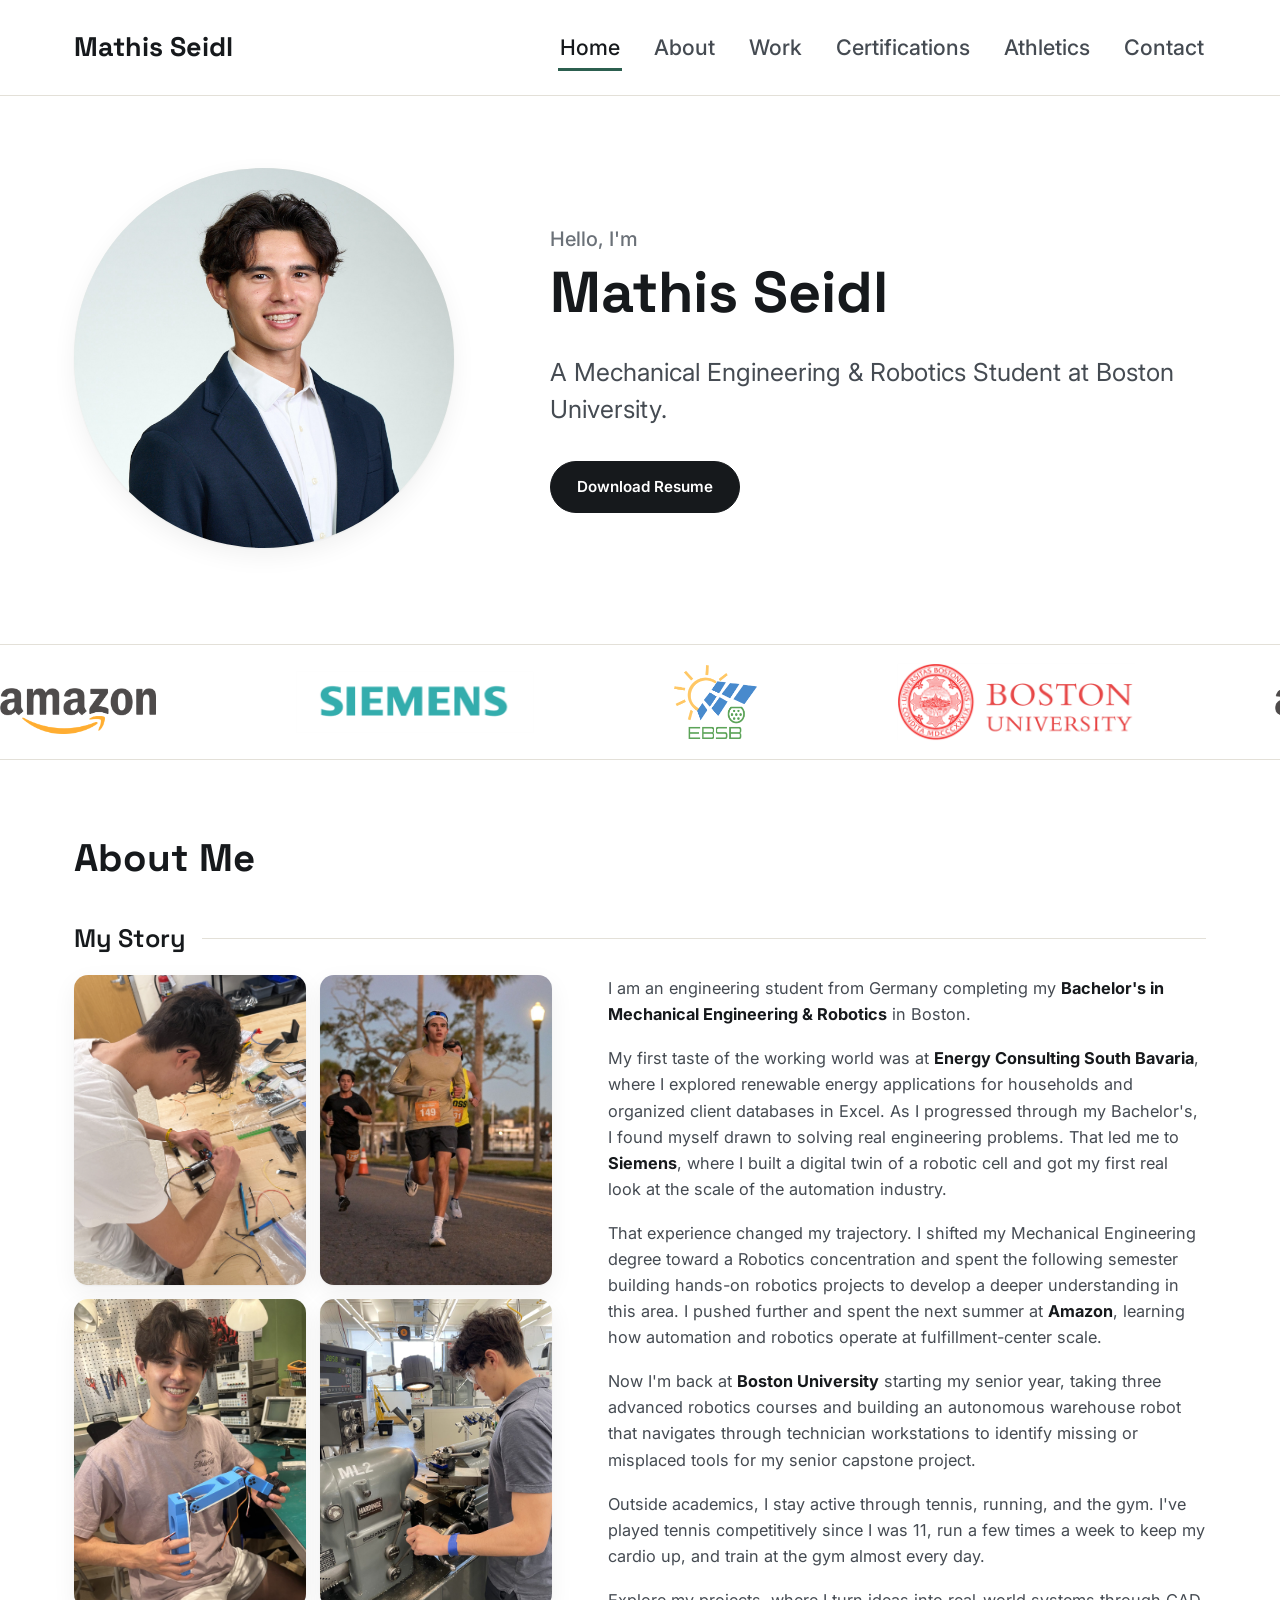
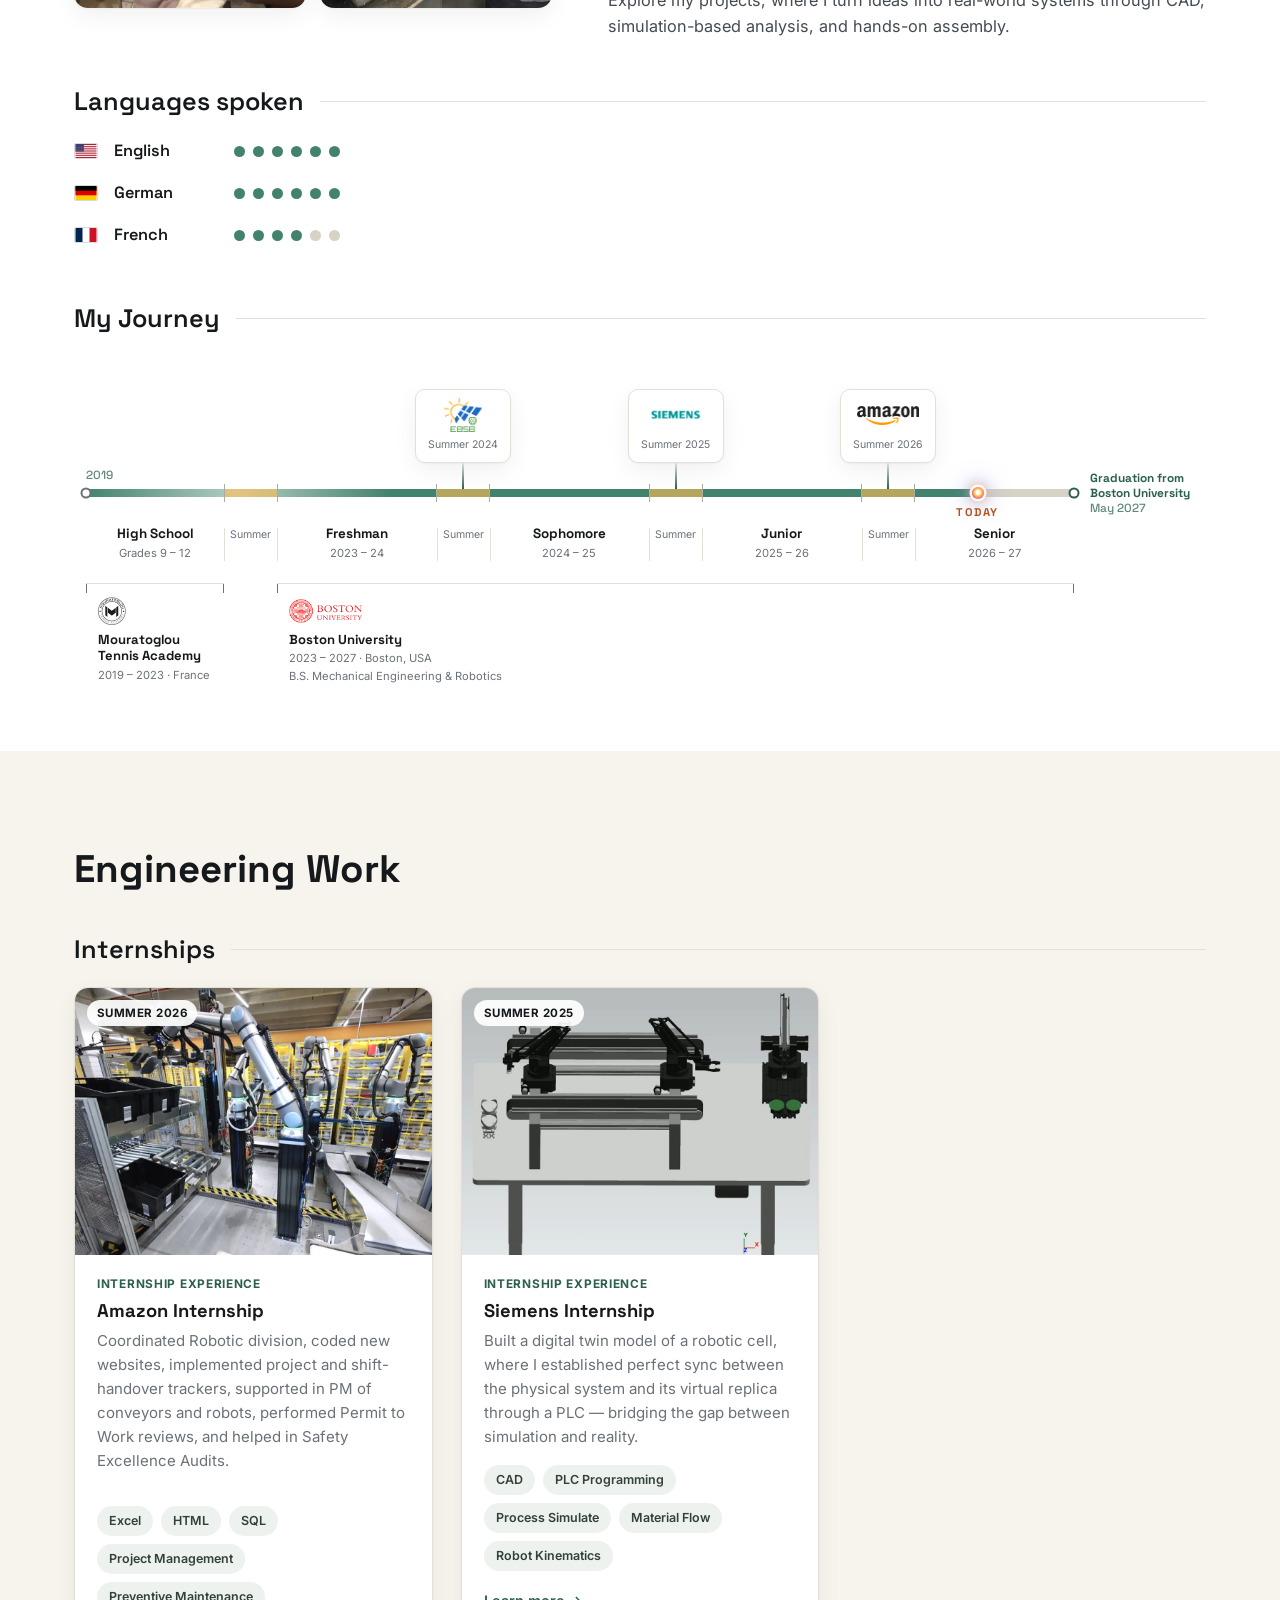
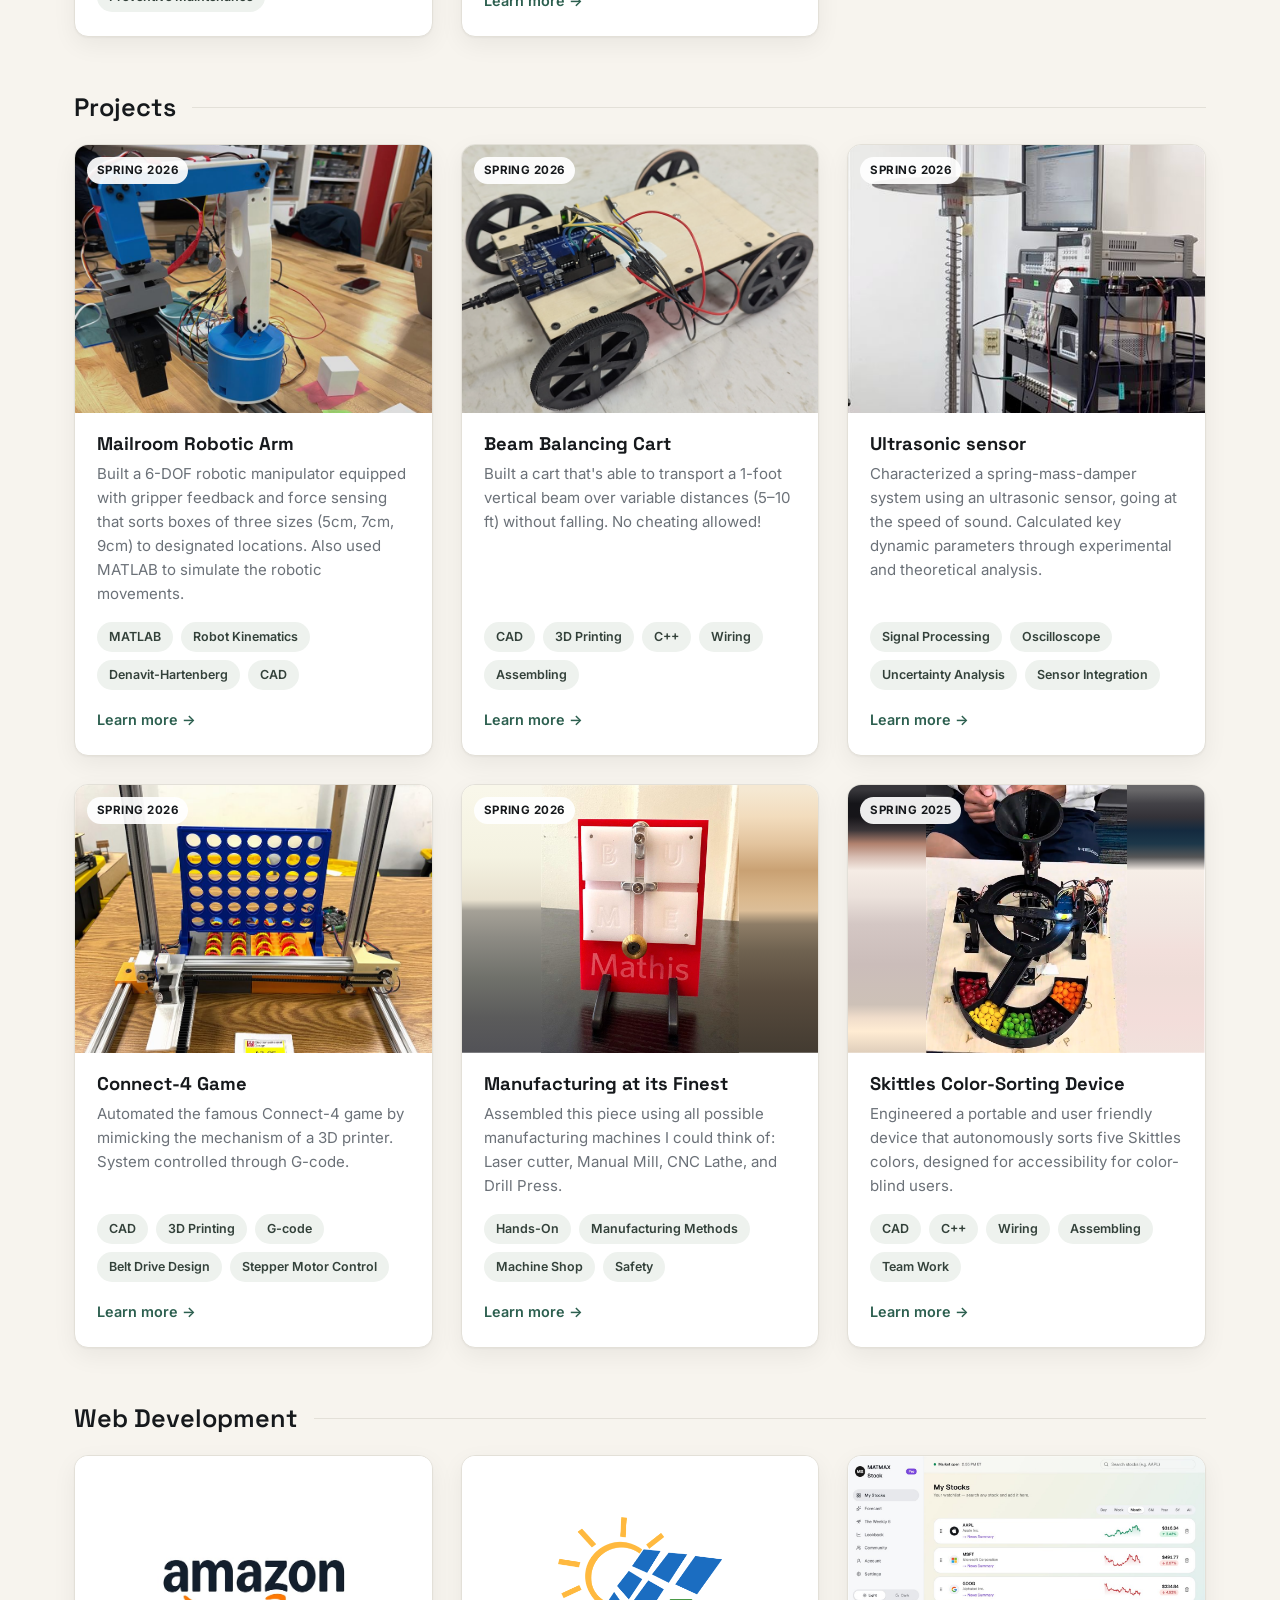
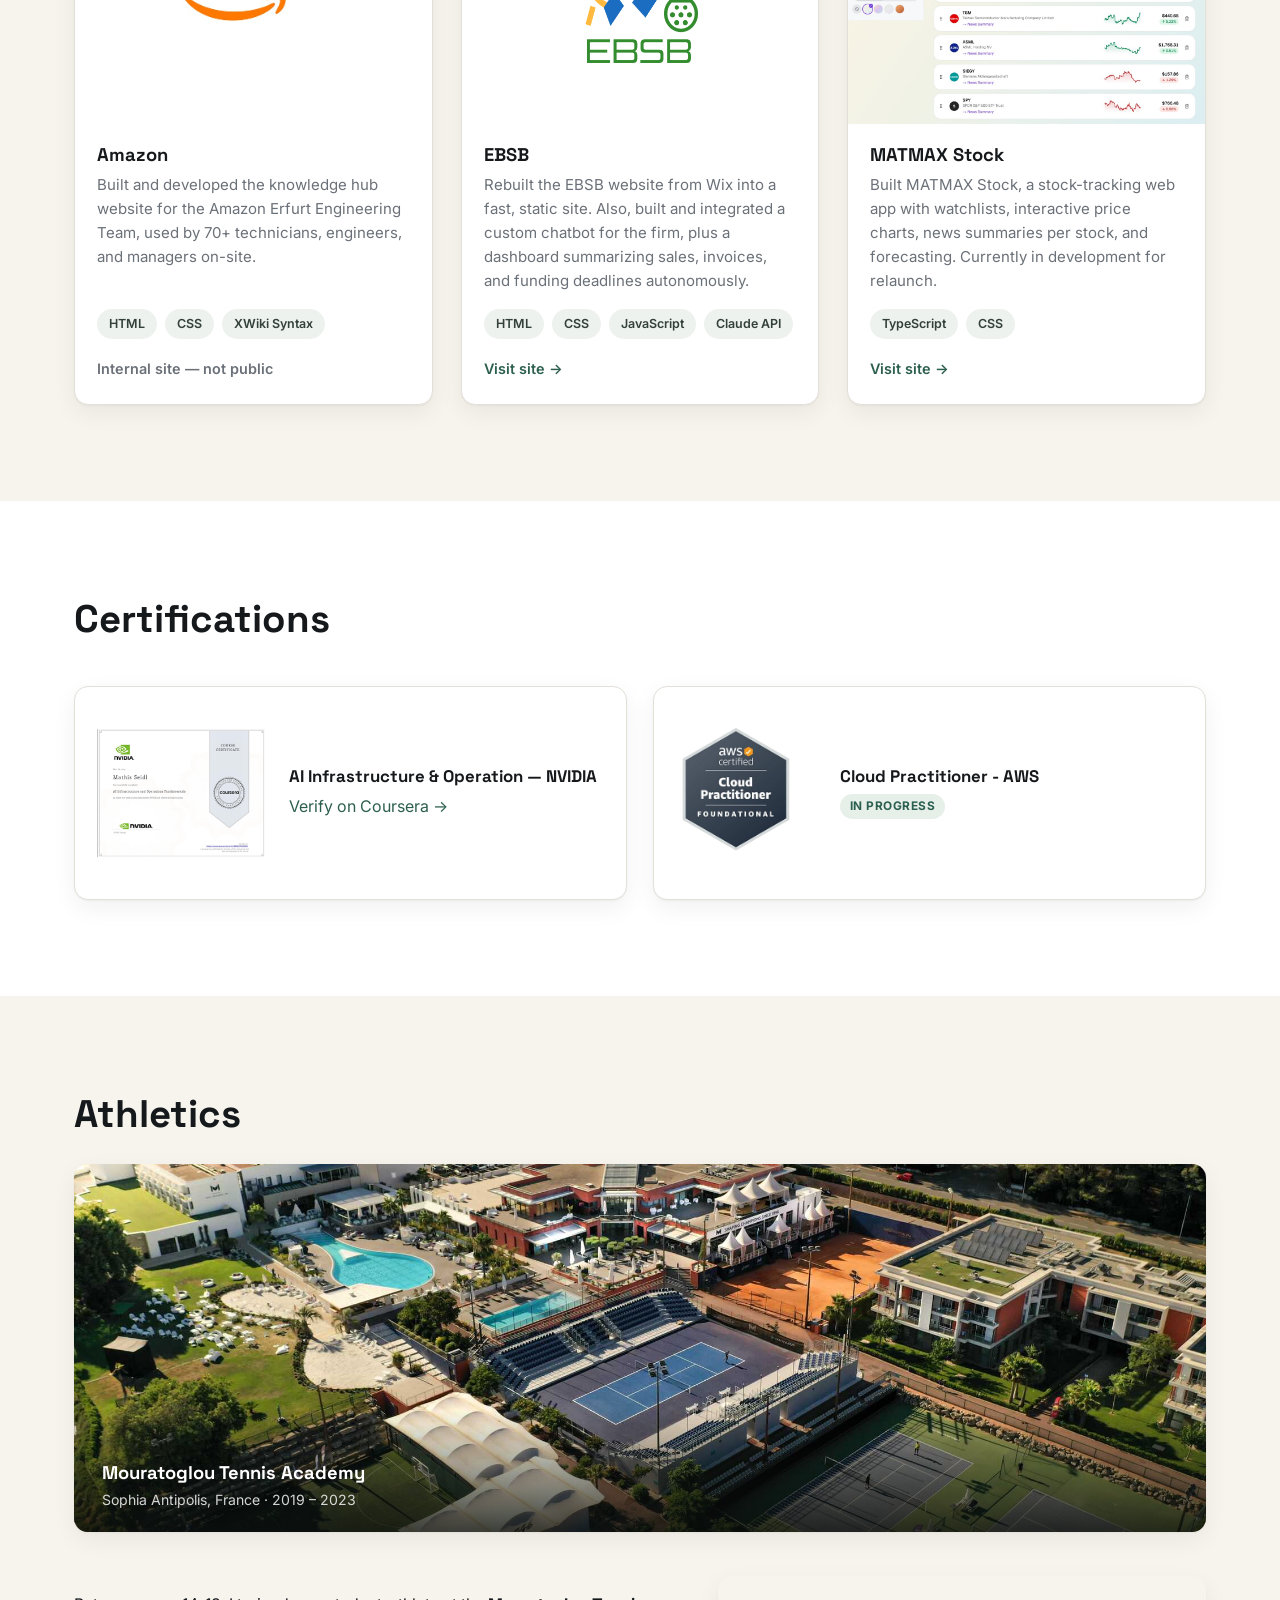
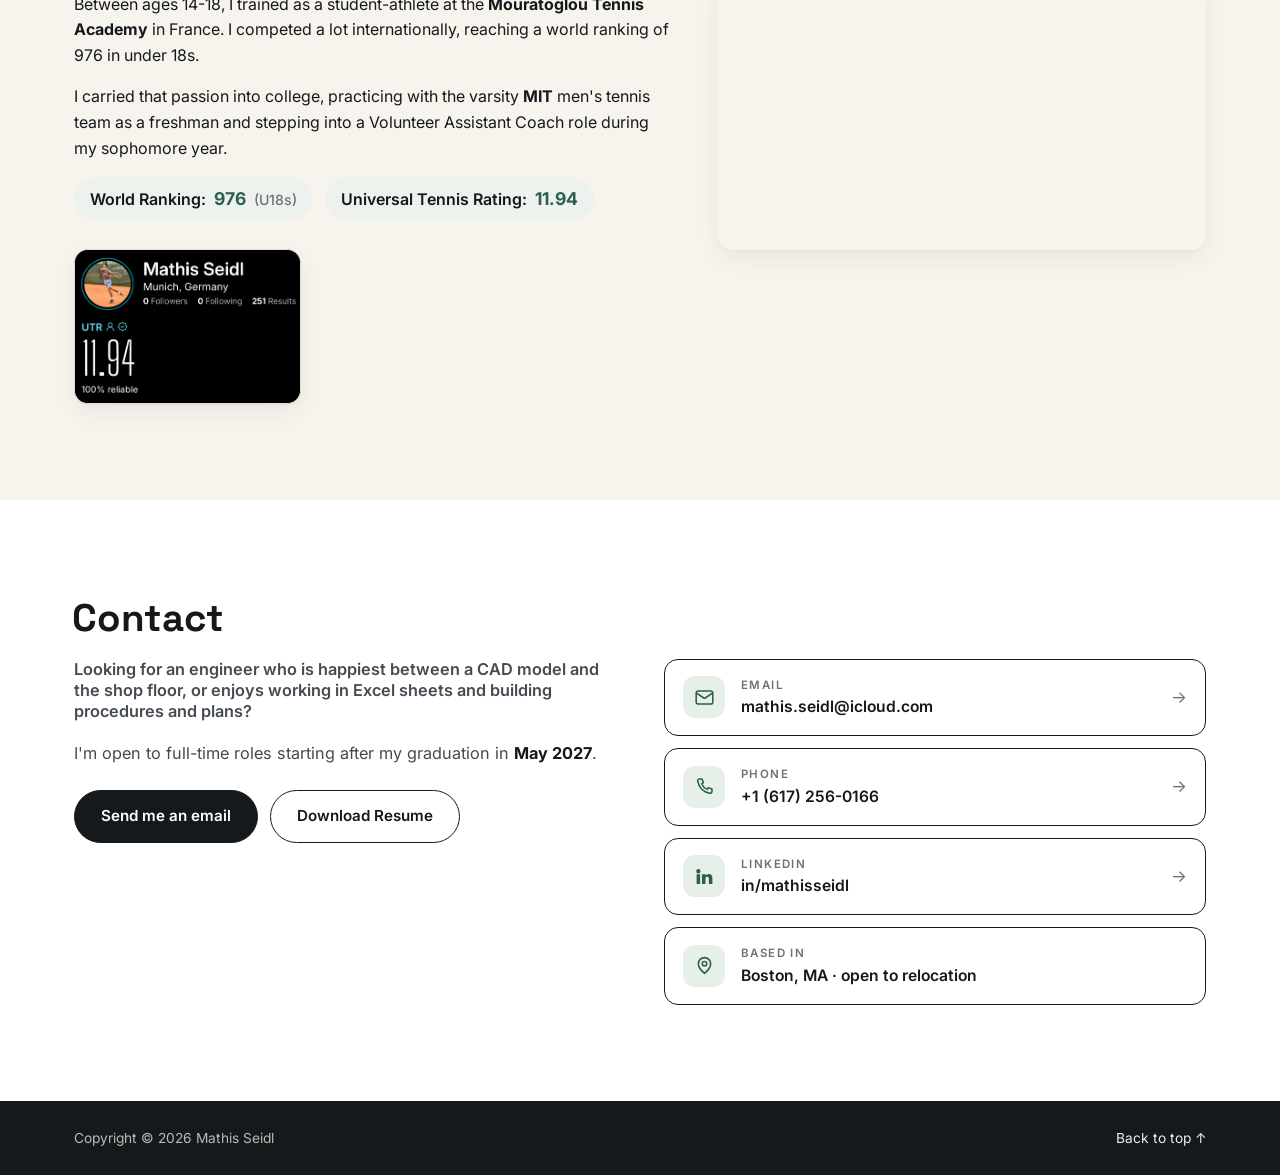
==== index.html @ 4aedb922 "Rearrange Skittles images and hold page images until the demo video plays Chrome fetches loading="la" ====
<!DOCTYPE html>
<html lang="en">
<head>
<meta charset="UTF-8" />
<meta name="viewport" content="width=device-width, initial-scale=1" />
<title>Mathis Seidl — Mechanical Engineering &amp; Robotics Portfolio</title>
<meta name="description" content="Portfolio of Mathis Seidl, a Mechanical Engineering & Robotics student at Boston University. Robotics, CAD, digital twins, and hands-on manufacturing projects." />
<meta property="og:title" content="Mathis Seidl — Mechanical Engineering & Robotics Portfolio" />
<meta property="og:description" content="Robotics, CAD, digital twins, and hands-on manufacturing projects from a Mechanical Engineering & Robotics student at Boston University." />
<meta property="og:type" content="website" />
<meta property="og:image" content="https://mathisseidl.com/assets/img/profile-hero.jpg" />
<meta property="og:url" content="https://mathisseidl.com/" />
<meta name="twitter:card" content="summary_large_image" />
<link rel="canonical" href="https://mathisseidl.com/" />
<meta name="theme-color" content="#2c5f4f" />
<link rel="icon" href="favicon.svg" type="image/svg+xml" />
<link rel="apple-touch-icon" href="apple-touch-icon.png" />
<link rel="preconnect" href="https://fonts.googleapis.com" />
<link rel="preconnect" href="https://fonts.gstatic.com" crossorigin />
<link href="https://fonts.googleapis.com/css2?family=Inter:wght@400;500;600;700;800&family=Space+Grotesk:wght@500;600;700&display=swap" rel="stylesheet" />
<link rel="stylesheet" href="assets/css/style.css?v=48" />
</head>
<body>
<a class="skip-link" href="#main">Skip to main content</a>

<header class="site-header">
  <div class="container">
    <a class="brand" href="#top">Mathis Seidl</a>
    <button class="nav-toggle" aria-label="Toggle navigation" aria-expanded="false">
      <span></span><span></span><span></span>
    </button>
    <nav class="main-nav" aria-label="Primary">
      <ul>
        <li><a href="#top">Home</a></li>
        <li><a href="#about">About</a></li>
        <li><a href="#projects">Work</a></li>
        <li><a href="#certifications">Certifications</a></li>
        <li><a href="#athletics">Athletics</a></li>
        <li><a href="#contact">Contact</a></li>
      </ul>
    </nav>
  </div>
</header>

<main id="main">

  <section class="hero" id="top">
    <div class="container">
      <div class="hero-portrait">
        <img src="assets/img/profile-hero.jpg" alt="Portrait of Mathis Seidl" width="600" height="600" />
      </div>
      <div class="hero-text">
        <p class="kicker">Hello, I'm</p>
        <h1>Mathis Seidl</h1>
        <p class="lede">A Mechanical Engineering &amp; Robotics Student at Boston University.</p>
        <a class="btn" href="assets/files/Mathis_Seidl_Resume_October_2026.pdf?v=14" target="_blank" rel="noopener">Download Resume</a>
      </div>
    </div>
  </section>

  <section class="logo-strip" aria-label="Companies and school">
    <div class="marquee">
      <div class="marquee-track">
        <a href="https://www.amazon.com/" target="_blank" rel="noopener"><img src="assets/img/logo-amazon.png" alt="Amazon" class="logo-amazon" /></a>
        <a href="https://www.siemens.com/en-us/" target="_blank" rel="noopener"><img src="assets/img/logo-siemens.png" alt="Siemens" class="logo-siemens" /></a>
        <a href="https://www.ebsb.de/" target="_blank" rel="noopener"><img src="assets/img/logo-ebsb.png" alt="EBSB" class="logo-ebsb" /></a>
        <a href="https://www.bu.edu/" target="_blank" rel="noopener"><img src="assets/img/logo-bu.png" alt="Boston University" class="logo-bu" /></a>
        <!-- Decorative repeats: the track needs two full sets per half so the
             -50% starting frame never runs out of logos on a wide desktop
             viewport (the strip has no max-width, so it can be wider than a
             single set). See main.js: half = track.scrollWidth / 2. -->
        <a href="https://www.amazon.com/" target="_blank" rel="noopener" aria-hidden="true" tabindex="-1"><img src="assets/img/logo-amazon.png" alt="" class="logo-amazon" /></a>
        <a href="https://www.siemens.com/en-us/" target="_blank" rel="noopener" aria-hidden="true" tabindex="-1"><img src="assets/img/logo-siemens.png" alt="" class="logo-siemens" /></a>
        <a href="https://www.ebsb.de/" target="_blank" rel="noopener" aria-hidden="true" tabindex="-1"><img src="assets/img/logo-ebsb.png" alt="" class="logo-ebsb" /></a>
        <a href="https://www.bu.edu/" target="_blank" rel="noopener" aria-hidden="true" tabindex="-1"><img src="assets/img/logo-bu.png" alt="" class="logo-bu" /></a>
        <a href="https://www.amazon.com/" target="_blank" rel="noopener" aria-hidden="true" tabindex="-1"><img src="assets/img/logo-amazon.png" alt="" class="logo-amazon" /></a>
        <a href="https://www.siemens.com/en-us/" target="_blank" rel="noopener" aria-hidden="true" tabindex="-1"><img src="assets/img/logo-siemens.png" alt="" class="logo-siemens" /></a>
        <a href="https://www.ebsb.de/" target="_blank" rel="noopener" aria-hidden="true" tabindex="-1"><img src="assets/img/logo-ebsb.png" alt="" class="logo-ebsb" /></a>
        <a href="https://www.bu.edu/" target="_blank" rel="noopener" aria-hidden="true" tabindex="-1"><img src="assets/img/logo-bu.png" alt="" class="logo-bu" /></a>
        <a href="https://www.amazon.com/" target="_blank" rel="noopener" aria-hidden="true" tabindex="-1"><img src="assets/img/logo-amazon.png" alt="" class="logo-amazon" /></a>
        <a href="https://www.siemens.com/en-us/" target="_blank" rel="noopener" aria-hidden="true" tabindex="-1"><img src="assets/img/logo-siemens.png" alt="" class="logo-siemens" /></a>
        <a href="https://www.ebsb.de/" target="_blank" rel="noopener" aria-hidden="true" tabindex="-1"><img src="assets/img/logo-ebsb.png" alt="" class="logo-ebsb" /></a>
        <a href="https://www.bu.edu/" target="_blank" rel="noopener" aria-hidden="true" tabindex="-1"><img src="assets/img/logo-bu.png" alt="" class="logo-bu" /></a>
      </div>
    </div>
  </section>

  <section class="section" id="about">
    <div class="container">
      <div class="section-head">
        <h2>About Me</h2>
      </div>
      <h3 class="subhead">My Story</h3>

      <div class="about-grid">
        <div class="about-photos">
          <img src="assets/img/about-photo-1.jpg" alt="Mathis Seidl" />
          <img src="assets/img/about-photo-2.jpg" alt="Mathis Seidl at work" />
          <img src="assets/img/about-photo-3.jpg" alt="Mathis Seidl" />
          <img src="assets/img/about-photo-4.jpg" alt="Mathis Seidl" />
        </div>
        <div class="about-text">
          <p>I am an engineering student from Germany completing my <strong>Bachelor's in Mechanical Engineering &amp; Robotics</strong> in Boston.</p>
          <p>My first taste of the working world was at <strong>Energy Consulting South Bavaria</strong>, where I explored renewable energy applications for households and organized client databases in Excel. As I progressed through my Bachelor's, I found myself drawn to solving real engineering problems. That led me to <strong>Siemens</strong>, where I built a digital twin of a robotic cell and got my first real look at the scale of the automation industry.</p>
          <p>That experience changed my trajectory. I shifted my Mechanical Engineering degree toward a Robotics concentration and spent the following semester building hands-on robotics projects to develop a deeper understanding in this area. I pushed further and spent the next summer at <strong>Amazon</strong>, learning how automation and robotics operate at fulfillment-center scale.</p>
          <p>Now I'm back at <strong>Boston University</strong> starting my senior year, taking three advanced robotics courses and building an autonomous warehouse robot that navigates through technician workstations to identify missing or misplaced tools for my senior capstone project.</p>
          <p>Outside academics, I stay active through tennis, running, and the gym. I've played tennis competitively since I was 11, run a few times a week to keep my cardio up, and train at the gym almost every day.</p>
          <p>Explore my projects, where I turn ideas into real-world systems through CAD, simulation-based analysis, and hands-on assembly.</p>
        </div>
      </div>

      <h3 class="subhead subhead-spaced">Languages spoken</h3>

      <ul class="lang-list">
        <li class="lang-item">
          <img class="lang-flag" src="assets/img/flag-us.svg" alt="" width="24" height="16" />
          <span class="lang-name">English</span>
          <span class="lang-meter" role="img" aria-label="English: 6 out of 6, native-level">
            <i class="is-on"></i><i class="is-on"></i><i class="is-on"></i><i class="is-on"></i><i class="is-on"></i><i class="is-on"></i>
          </span>
        </li>
        <li class="lang-item">
          <img class="lang-flag" src="assets/img/flag-de.svg" alt="" width="24" height="16" />
          <span class="lang-name">German</span>
          <span class="lang-meter" role="img" aria-label="German: 6 out of 6, native">
            <i class="is-on"></i><i class="is-on"></i><i class="is-on"></i><i class="is-on"></i><i class="is-on"></i><i class="is-on"></i>
          </span>
        </li>
        <li class="lang-item">
          <img class="lang-flag" src="assets/img/flag-fr.svg" alt="" width="24" height="16" />
          <span class="lang-name">French</span>
          <span class="lang-meter" role="img" aria-label="French: 4 out of 6, intermediate">
            <i class="is-on"></i><i class="is-on"></i><i class="is-on"></i><i class="is-on"></i><i></i><i></i>
          </span>
        </li>
      </ul>

      <h3 class="subhead subhead-journey">My Journey</h3>

      <div class="timeline-wrap">
        <div class="edu-timeline" id="eduTimeline" style="--today: 84.60%" aria-label="Education timeline from 2019 to graduation from Boston University in May 2027">

          <div class="tl-top">
            <span class="tl-endcap tl-endcap-start">2019</span>

            <div class="tl-pin" style="--x: 38.19%">
              <span class="tl-pin-card">
                <span class="tl-pin-logo tl-logo-ebsb"><img src="assets/img/logo-ebsb.png" alt="EBSB" /></span>
                <small>Summer 2024</small>
              </span>
              <span class="tl-pin-stem"></span>
            </div>
            <div class="tl-pin" style="--x: 59.69%">
              <span class="tl-pin-card">
                <span class="tl-pin-logo"><img src="assets/img/logo-siemens.png" alt="Siemens" /></span>
                <small>Summer 2025</small>
              </span>
              <span class="tl-pin-stem"></span>
            </div>
            <div class="tl-pin" style="--x: 81.19%">
              <span class="tl-pin-card">
                <span class="tl-pin-logo"><img src="assets/img/logo-amazon.png" alt="Amazon" /></span>
                <small>Summer 2026</small>
              </span>
              <span class="tl-pin-stem"></span>
            </div>
          </div>

          <div class="tl-bar">
            <div class="tl-segs">
              <div class="tl-seg seg-hs" style="--w: 14%" data-start="2019-09-01" data-end="2023-05-31"></div>
              <div class="tl-seg seg-summer" style="--w: 5.375%" data-start="2023-06-01" data-end="2023-08-31"></div>
              <div class="tl-seg" style="--w: 16.125%" data-start="2023-09-01" data-end="2024-05-31"></div>
              <div class="tl-seg seg-summer" style="--w: 5.375%" data-start="2024-06-01" data-end="2024-08-31"></div>
              <div class="tl-seg" style="--w: 16.125%" data-start="2024-09-01" data-end="2025-05-31"></div>
              <div class="tl-seg seg-summer" style="--w: 5.375%" data-start="2025-06-01" data-end="2025-08-31"></div>
              <div class="tl-seg" style="--w: 16.125%" data-start="2025-09-01" data-end="2026-05-31"></div>
              <div class="tl-seg seg-summer" style="--w: 5.375%" data-start="2026-06-01" data-end="2026-08-12"></div>
              <div class="tl-seg" style="--w: 16.125%" data-start="2026-08-13" data-end="2027-05-31"></div>
            </div>
            <div class="tl-fill"></div>
            <div class="tl-ticks">
              <span style="--x: 14%"></span><span style="--x: 19.375%"></span>
              <span style="--x: 35.5%"></span><span style="--x: 40.875%"></span>
              <span style="--x: 57%"></span><span style="--x: 62.375%"></span>
              <span style="--x: 78.5%"></span><span style="--x: 83.875%"></span>
            </div>
            <span class="tl-cap tl-cap-start"></span>
            <span class="tl-cap tl-cap-end"></span>
            <span class="tl-endcap tl-endcap-end">Graduation from Boston University<small>May 2027</small></span>
            <div class="tl-now">
              <span class="tl-now-glow"></span>
              <span class="tl-now-label">Today</span>
            </div>
          </div>

          <div class="tl-years">
            <div class="tl-year" style="--w: 14%"><strong>High School</strong><small>Grades 9 – 12</small></div>
            <div class="tl-year tl-year-gap" style="--w: 5.375%"><small>Summer</small></div>
            <div class="tl-year" style="--w: 16.125%"><strong>Freshman</strong><small>2023 – 24</small></div>
            <div class="tl-year tl-year-gap" style="--w: 5.375%"><small>Summer</small></div>
            <div class="tl-year" style="--w: 16.125%"><strong>Sophomore</strong><small>2024 – 25</small></div>
            <div class="tl-year tl-year-gap" style="--w: 5.375%"><small>Summer</small></div>
            <div class="tl-year" style="--w: 16.125%"><strong>Junior</strong><small>2025 – 26</small></div>
            <div class="tl-year tl-year-gap" style="--w: 5.375%"><small>Summer</small></div>
            <div class="tl-year" style="--w: 16.125%"><strong>Senior</strong><small>2026 – 27</small></div>
          </div>

          <div class="tl-schools">
            <div class="tl-school" style="--w: 14%">
              <span class="tl-school-logo tl-monogram"><img src="assets/img/M_transparent.png" alt="" /></span>
              <span class="tl-school-text"><strong>Mouratoglou Tennis Academy</strong><small>2019 – 2023 · France</small></span>
            </div>
            <div class="tl-school tl-school-gap" style="--w: 5.375%"></div>
            <div class="tl-school" style="--w: 80.625%">
              <span class="tl-school-logo"><img src="assets/img/logo-bu.png" alt="" /></span>
              <span class="tl-school-text"><strong>Boston University</strong><small>2023 – 2027 · Boston, USA<br />B.S. Mechanical Engineering &amp; Robotics</small></span>
            </div>
          </div>

        </div>
      </div>
    </div>
  </section>

  <section class="section section-alt" id="projects">
    <div class="container">
      <div class="section-head">
        <h2>Engineering Work</h2>
      </div>

      <h3 class="subhead">Internships</h3>

      <div class="projects-grid">

        <article class="card card-featured">
          <div class="card-media">
            <span class="card-date">Summer 2026</span>
            <img src="assets/img/thumb-amazon-internship.jpg" alt="Amazon Internship" />
          </div>
          <div class="card-body">
            <p class="card-kicker">Internship Experience</p>
            <h3>Amazon Internship</h3>
            <p>Coordinated Robotic division, coded new websites, implemented project and shift-handover trackers, supported in PM of conveyors and robots, performed Permit to Work reviews, and helped in Safety Excellence Audits.</p>
            <div class="tag-list">
              <span class="tag">Excel</span><span class="tag">HTML</span><span class="tag">SQL</span>
              <span class="tag">Project Management</span><span class="tag">Preventive Maintenance</span>
            </div>
          </div>
        </article>

        <article class="card card-featured" id="card-siemens">
          <div class="card-media">
            <span class="card-date">Summer 2025</span>
            <a href="projects/siemens-digital-twin.html">
              <img src="assets/img/thumb-siemens.jpeg" alt="Siemens Internship" />
            </a>
          </div>
          <div class="card-body">
            <p class="card-kicker">Internship Experience</p>
            <h3>Siemens Internship</h3>
            <p>Built a digital twin model of a robotic cell, where I established perfect sync between the physical system and its virtual replica through a PLC — bridging the gap between simulation and reality.</p>
            <div class="tag-list">
              <span class="tag">CAD</span><span class="tag">PLC Programming</span><span class="tag">Process Simulate</span><span class="tag">Material Flow</span><span class="tag">Robot Kinematics</span>
            </div>
            <a class="card-link" href="projects/siemens-digital-twin.html">Learn more &rarr;</a>
          </div>
        </article>

      </div>

      <h3 class="subhead subhead-spaced">Projects</h3>

      <div class="projects-grid">

        <article class="card">
          <div class="card-media">
            <span class="card-date">Spring 2026</span>
            <a href="projects/warehouse-robot.html">
              <img src="assets/img/thumb-warehouse-robot.jpg" alt="Mailroom Robotic Arm" style="object-position: center 5%;" />
            </a>
          </div>
          <div class="card-body">
            <h3>Mailroom Robotic Arm</h3>
            <p>Built a 6-DOF robotic manipulator equipped with gripper feedback and force sensing that sorts boxes of three sizes (5cm, 7cm, 9cm) to designated locations. Also used MATLAB to simulate the robotic movements.</p>
            <div class="tag-list">
              <span class="tag">MATLAB</span><span class="tag">Robot Kinematics</span><span class="tag">Denavit-Hartenberg</span><span class="tag">CAD</span>
            </div>
            <a class="card-link" href="projects/warehouse-robot.html">Learn more &rarr;</a>
          </div>
        </article>

        <article class="card">
          <div class="card-media">
            <span class="card-date">Spring 2026</span>
            <a href="projects/cart-beam-balancing.html">
              <img src="assets/img/thumb-cart.png" alt="Beam Balancing Cart" />
            </a>
          </div>
          <div class="card-body">
            <h3>Beam Balancing Cart</h3>
            <p>Built a cart that's able to transport a 1-foot vertical beam over variable distances (5–10 ft) without falling. No cheating allowed!</p>
            <div class="tag-list">
              <span class="tag">CAD</span><span class="tag">3D Printing</span><span class="tag">C++</span><span class="tag">Wiring</span><span class="tag">Assembling</span>
            </div>
            <a class="card-link" href="projects/cart-beam-balancing.html">Learn more &rarr;</a>
          </div>
        </article>

        <article class="card">
          <div class="card-media">
            <span class="card-date">Spring 2026</span>
            <a href="projects/ultrasonic-sensor.html">
              <img src="assets/img/thumb-ultrasonic.jpg" alt="Ultrasonic Sensor" />
            </a>
          </div>
          <div class="card-body">
            <h3>Ultrasonic sensor</h3>
            <p>Characterized a spring-mass-damper system using an ultrasonic sensor, going at the speed of sound. Calculated key dynamic parameters through experimental and theoretical analysis.</p>
            <div class="tag-list">
              <span class="tag">Signal Processing</span><span class="tag">Oscilloscope</span><span class="tag">Uncertainty Analysis</span><span class="tag">Sensor Integration</span>
            </div>
            <a class="card-link" href="projects/ultrasonic-sensor.html">Learn more &rarr;</a>
          </div>
        </article>

        <article class="card">
          <div class="card-media">
            <span class="card-date">Spring 2026</span>
            <a href="projects/connect-4.html">
              <img src="assets/img/thumb-connect4.jpg" alt="Connect-4 Game" />
            </a>
          </div>
          <div class="card-body">
            <h3>Connect-4 Game</h3>
            <p>Automated the famous Connect-4 game by mimicking the mechanism of a 3D printer. System controlled through G-code.</p>
            <div class="tag-list">
              <span class="tag">CAD</span><span class="tag">3D Printing</span><span class="tag">G-code</span><span class="tag">Belt Drive Design</span><span class="tag">Stepper Motor Control</span>
            </div>
            <a class="card-link" href="projects/connect-4.html">Learn more &rarr;</a>
          </div>
        </article>

        <article class="card">
          <div class="card-media card-media-fit" style="background: linear-gradient(#f9f7ea 2%, #f4f2e1 27%, #e8e1cf 43%, #a5a197 47%, #8d8b84 57%, #70716b 72%, #5b5b5b 87%, #525257) left / 50% 100% no-repeat, linear-gradient(#f5e8d2 2%, #f2dcbd 12%, #e3c49e 22%, #c9a173 32%, #dab88d 42%, #dcbe98 47%, #8e7d67 52%, #6f6250 62%, #594c3e 77%, #433b31) right / 50% 100% no-repeat;">
            <span class="card-date">Spring 2026</span>
            <a href="projects/machine-shop.html">
              <img src="assets/img/thumb-manufacturing.jpg" alt="Manufacturing at its Finest" />
            </a>
          </div>
          <div class="card-body">
            <h3>Manufacturing at its Finest</h3>
            <p>Assembled this piece using all possible manufacturing machines I could think of: Laser cutter, Manual Mill, CNC Lathe, and Drill Press.</p>
            <div class="tag-list">
              <span class="tag">Hands-On</span><span class="tag">Manufacturing Methods</span><span class="tag">Machine Shop</span><span class="tag">Safety</span>
            </div>
            <a class="card-link" href="projects/machine-shop.html">Learn more &rarr;</a>
          </div>
        </article>

        <article class="card">
          <div class="card-media card-media-fit" style="background: linear-gradient(#37363a 2%, #151519 7%, #161519 12%, #3c3639 17%, #b1816e 22%, #d7bdb2 27%, #f5ece5 32%, #ebe1db 42%, #d4c7c4 52%, #cbbdba 67%, #cdc1b7 82%, #f0ddcb 87%, #ffecd3 92%, #dfcebb) left / 50% 100% no-repeat, linear-gradient(#69686a 2%, #434247 7%, #343238 12%, #142a3f 17%, #1c3749 22%, #565657 27%, #f6eee7 32%, #f3e9e3 42%, #f1e5e0 52%, #f2dfdb 62%, #efddd8 72%, #f3ddda 87%, #f1e1dc) right / 50% 100% no-repeat;">
            <span class="card-date">Spring 2025</span>
            <a href="projects/color-sorter.html">
              <img src="assets/img/thumb-color-sorter.png" alt="Skittles Color-Sorting Device" />
            </a>
          </div>
          <div class="card-body">
            <h3>Skittles Color-Sorting Device</h3>
            <p>Engineered a portable and user friendly device that autonomously sorts five Skittles colors, designed for accessibility for color-blind users.</p>
            <div class="tag-list">
              <span class="tag">CAD</span><span class="tag">C++</span><span class="tag">Wiring</span><span class="tag">Assembling</span><span class="tag">Team Work</span>
            </div>
            <a class="card-link" href="projects/color-sorter.html">Learn more &rarr;</a>
          </div>
        </article>

      </div>

      <h3 class="subhead subhead-spaced">Web Development</h3>

      <div class="projects-grid">

        <article class="card">
          <div class="card-media">
            <img src="assets/img/thumb-amazon-erfurt.jpg?v=3" alt="Amazon Erfurt Engineering website" />
          </div>
          <div class="card-body">
            <h3>Amazon</h3>
            <p>Built and developed the knowledge hub website for the Amazon Erfurt Engineering Team, used by 70+ technicians, engineers, and managers on-site.</p>
            <div class="tag-list">
              <span class="tag">HTML</span><span class="tag">CSS</span><span class="tag">XWiki Syntax</span>
            </div>
            <span class="card-link disabled">Internal site &mdash; not public</span>
          </div>
        </article>

        <article class="card">
          <div class="card-media card-media-logo">
            <a href="https://www.ebsb.de/" target="_blank" rel="noopener">
              <img src="assets/img/logo-ebsb.png" alt="EBSB logo" />
            </a>
          </div>
          <div class="card-body">
            <h3>EBSB</h3>
            <p>Rebuilt the EBSB website from Wix into a fast, static site. Also, built and integrated a custom chatbot for the firm, plus a dashboard summarizing sales, invoices, and funding deadlines autonomously.</p>
            <div class="tag-list">
              <span class="tag">HTML</span><span class="tag">CSS</span><span class="tag">JavaScript</span><span class="tag">Claude API</span>
            </div>
            <a class="card-link" href="https://www.ebsb.de/" target="_blank" rel="noopener">Visit site &rarr;</a>
          </div>
        </article>

        <article class="card">
          <div class="card-media">
            <a href="https://matmaxapp.com/" target="_blank" rel="noopener">
              <img src="assets/img/thumb-matmax.jpg?v=4" alt="matmaxapp.com website" />
            </a>
          </div>
          <div class="card-body">
            <h3>MATMAX Stock</h3>
            <p>Built MATMAX Stock, a stock-tracking web app with watchlists, interactive price charts, news summaries per stock, and forecasting. Currently in development for relaunch.</p>
            <div class="tag-list">
              <span class="tag">TypeScript</span><span class="tag">CSS</span>
            </div>
            <a class="card-link" href="https://matmaxapp.com/" target="_blank" rel="noopener">Visit site &rarr;</a>
          </div>
        </article>

      </div>
    </div>
  </section>

  <section class="section" id="certifications">
    <div class="container">
      <div class="section-head">
        <h2>Certifications</h2>
      </div>
      <div class="certs-grid">
        <div class="cert-card cert-nvidia">
          <img src="assets/img/cert-nvidia-badge.png" alt="NVIDIA AI Infrastructure &amp; Operations certificate" />
          <div class="cert-info">
            <h3>AI Infrastructure &amp; Operation — NVIDIA</h3>
            <a href="https://www.coursera.org/account/accomplishments/verify/8ZEIPQIXCEBV" target="_blank" rel="noopener">Verify on Coursera &rarr;</a>
          </div>
        </div>
        <div class="cert-card cert-aws">
          <img src="assets/img/cert-aws-badge.png" alt="AWS Cloud Practitioner badge" />
          <div class="cert-info">
            <h3>Cloud Practitioner - AWS</h3>
            <span class="cert-status">In progress</span>
          </div>
        </div>
      </div>
    </div>
  </section>

  <section class="section section-alt" id="athletics">
    <div class="container">
      <div class="section-head">
        <h2>Athletics</h2>
      </div>

      <figure class="academy-banner">
        <img src="assets/img/Mouratoglou.jpg" alt="Aerial view of the Mouratoglou Tennis Academy in Sophia Antipolis, France" loading="lazy" />
        <figcaption>
          <strong>Mouratoglou Tennis Academy</strong>
          <span>Sophia Antipolis, France · 2019 – 2023</span>
        </figcaption>
      </figure>

      <div class="athletics-grid">
        <div class="athletics-text">
          <p>Between ages 14-18, I trained as a student-athlete at the <strong>Mouratoglou Tennis Academy</strong> in France. I competed a lot internationally, reaching a world ranking of 976 in under 18s.</p>
          <p>I carried that passion into college, practicing with the varsity <strong>MIT</strong> men's tennis team as a freshman and stepping into a Volunteer Assistant Coach role during my sophomore year.</p>
          <div class="stat-row">
            <div class="stat-line">World Ranking: <strong>976</strong> <span>(U18s)</span></div>
            <div class="stat-line">Universal Tennis Rating: <strong>11.94</strong></div>
          </div>
          <figure class="utr-card">
            <img src="assets/img/UTR.jpg" alt="Universal Tennis Rating profile for Mathis Seidl showing a UTR of 11.94 at 100% reliability" loading="lazy" />
          </figure>
        </div>
        <div class="athletics-video">
          <div class="video-frame">
            <iframe
              data-src="https://www.youtube-nocookie.com/embed/fAI-K5_VQl0"
              title="Mathis Seidl playing tennis"
              allow="accelerometer; autoplay; encrypted-media; gyroscope; picture-in-picture"
              allowfullscreen>
            </iframe>
          </div>
        </div>
      </div>
    </div>
  </section>

  <section class="section contact-section" id="contact">
    <div class="container">
      <div class="section-head">
        <h2>Contact</h2>
      </div>

      <div class="contact-grid">
        <div class="contact-pitch">
          <p class="contact-lede">Looking for an engineer who is happiest between a CAD model and the shop floor, or enjoys working in Excel sheets and building procedures and plans?</p>
          <p>I'm open to full-time roles starting after my graduation in <strong>May 2027</strong>.</p>
          <div class="contact-actions">
            <a class="btn" href="mailto:mathis.seidl@icloud.com">Send me an email</a>
            <a class="btn btn-outline" href="assets/files/Mathis_Seidl_Resume_October_2026.pdf?v=14" target="_blank" rel="noopener">Download Resume</a>
          </div>
        </div>

        <ul class="contact-cards">
          <li>
            <a href="mailto:mathis.seidl@icloud.com">
              <span class="contact-icon" aria-hidden="true">
                <svg viewBox="0 0 24 24" fill="none" stroke="currentColor" stroke-width="1.8" stroke-linecap="round" stroke-linejoin="round"><rect x="2.5" y="4.5" width="19" height="15" rx="2.5"/><path d="m3 7 8.2 5.6a1.5 1.5 0 0 0 1.6 0L21 7"/></svg>
              </span>
              <span class="contact-meta"><small>Email</small><strong>mathis.seidl@icloud.com</strong></span>
              <span class="contact-arrow" aria-hidden="true">&rarr;</span>
            </a>
          </li>
          <li>
            <a href="tel:+16172560166">
              <span class="contact-icon" aria-hidden="true">
                <svg viewBox="0 0 24 24" fill="none" stroke="currentColor" stroke-width="1.8" stroke-linecap="round" stroke-linejoin="round"><path d="M6.2 3.5h3l1.5 4-2 1.4a12.5 12.5 0 0 0 6.4 6.4l1.4-2 4 1.5v3a2 2 0 0 1-2.2 2A16.8 16.8 0 0 1 4.2 5.7a2 2 0 0 1 2-2.2Z"/></svg>
              </span>
              <span class="contact-meta"><small>Phone</small><strong>+1 (617) 256-0166</strong></span>
              <span class="contact-arrow" aria-hidden="true">&rarr;</span>
            </a>
          </li>
          <li>
            <a href="https://www.linkedin.com/in/mathisseidl/" target="_blank" rel="noopener">
              <span class="contact-icon" aria-hidden="true">
                <svg viewBox="0 0 24 24" fill="currentColor"><path d="M4.98 3.5a2.5 2.5 0 1 1 0 5 2.5 2.5 0 0 1 0-5ZM3 9.5h4v11H3v-11Zm6.5 0h3.8v1.5a4.2 4.2 0 0 1 3.7-1.9c3 0 4 1.9 4 4.9v6.5h-4v-5.8c0-1.5-.5-2.4-1.8-2.4-1.1 0-1.7.7-2 1.5-.1.3-.1.7-.1 1v5.7h-4v-11Z"/></svg>
              </span>
              <span class="contact-meta"><small>LinkedIn</small><strong>in/mathisseidl</strong></span>
              <span class="contact-arrow" aria-hidden="true">&rarr;</span>
            </a>
          </li>
          <li>
            <span class="contact-static">
              <span class="contact-icon" aria-hidden="true">
                <svg viewBox="0 0 24 24" fill="none" stroke="currentColor" stroke-width="1.8" stroke-linecap="round" stroke-linejoin="round"><path d="M12 21s7-5.6 7-11a7 7 0 1 0-14 0c0 5.4 7 11 7 11Z"/><circle cx="12" cy="10" r="2.6"/></svg>
              </span>
              <span class="contact-meta"><small>Based in</small><strong>Boston, MA · open to relocation</strong></span>
            </span>
          </li>
        </ul>
      </div>
    </div>
  </section>

</main>

<footer class="site-footer">
  <div class="container">
    <span>Copyright &copy; 2026 Mathis Seidl</span>
    <a href="#top">Back to top &uarr;</a>
  </div>
</footer>

<script src="assets/js/main.js?v=24"></script>
</body>
</html>
---- assets/css/style.css ----
/* ==========================================================================
   Mathis Seidl — Portfolio
   Design tokens
   ========================================================================== */
:root {
  --bg: #ffffff;
  --bg-alt: #f7f4ee;
  --bg-alt-2: #eef0e9;
  --ink: #16191c;
  --ink-soft: #454b52;
  --muted: #6b7178;
  --border: #e3e0d8;
  --accent: #2c5f4f;
  --accent-ink: #ffffff;
  --accent-soft: #e7efe9;
  --chip-bg: #eef2ee;
  --chip-ink: #33413a;
  --shadow: 0 1px 2px rgba(20, 20, 15, 0.04), 0 8px 24px rgba(20, 20, 15, 0.06);
  --shadow-hover: 0 4px 10px rgba(20, 20, 15, 0.06), 0 16px 32px rgba(20, 20, 15, 0.10);
  --radius: 14px;
  --radius-sm: 8px;
  --header-h: 96px;
  --max-w: 1180px;
  --font-body: "Inter", -apple-system, BlinkMacSystemFont, "Segoe UI", Roboto, sans-serif;
  --font-head: "Space Grotesk", var(--font-body);
}

* { box-sizing: border-box; }
html { scroll-behavior: smooth; scroll-padding-top: calc(var(--header-h) + 12px); }

body {
  margin: 0;
  font-family: var(--font-body);
  color: var(--ink);
  background: var(--bg);
  line-height: 1.6;
  -webkit-font-smoothing: antialiased;
  overflow-x: hidden;
}

img { max-width: 100%; display: block; }
a { color: var(--accent); text-decoration: none; }
a:hover { text-decoration: underline; }
ul { margin: 0; padding: 0; list-style: none; }
h1, h2, h3, h4 { font-family: var(--font-head); line-height: 1.15; margin: 0 0 0.5em; }

a:focus-visible,
button:focus-visible,
[tabindex]:focus-visible {
  outline: 3px solid var(--accent);
  outline-offset: 3px;
  border-radius: 4px;
}

.container {
  width: 100%;
  max-width: var(--max-w);
  margin: 0 auto;
  padding: 0 24px;
}

.section { padding: 96px 0; }
.section-alt { background: var(--bg-alt); }
@media (max-width: 640px) {
  .section { padding: 64px 0; }
}

.eyebrow {
  display: inline-block;
  font-family: var(--font-head);
  font-size: 0.8rem;
  font-weight: 600;
  letter-spacing: 0.14em;
  text-transform: uppercase;
  color: var(--accent);
  margin-bottom: 12px;
}

/* Section titles: one black title per section, no tagline underneath. */
.section-head { max-width: 760px; margin-bottom: 44px; }
.section-head h2 {
  font-size: clamp(1.8rem, 3.4vw, 2.4rem);
  color: var(--ink);
  margin: 0;
}
.section-head p { color: var(--muted); font-size: 1.05rem; margin: 0; }

/* Sub-heading inside a section (Internships / Projects) */
.subhead {
  display: flex;
  align-items: center;
  gap: 16px;
  font-family: var(--font-head);
  font-size: 1.58rem;
  font-weight: 600;
  color: var(--ink);
  margin: 0 0 22px;
}
.subhead::after {
  content: "";
  flex: 1;
  height: 1px;
  background: var(--border);
}
.subhead-spaced { margin-top: 56px; }

.btn {
  display: inline-flex;
  align-items: center;
  gap: 8px;
  padding: 13px 26px;
  border-radius: 999px;
  font-weight: 600;
  font-size: 0.95rem;
  border: 1.5px solid var(--ink);
  background: var(--ink);
  color: #fff;
  cursor: pointer;
  transition: transform 0.15s ease, box-shadow 0.15s ease, background 0.15s ease;
}
.btn:hover { transform: translateY(-2px); box-shadow: var(--shadow-hover); text-decoration: none; }
.btn-outline { background: transparent; color: var(--ink); }
.btn-outline:hover { background: var(--ink); color: #fff; }

.tag-list { display: flex; flex-wrap: wrap; gap: 8px; margin: 14px 0 0; }
.tag {
  font-size: 0.78rem;
  font-weight: 600;
  padding: 5px 12px;
  border-radius: 999px;
  background: var(--chip-bg);
  color: var(--chip-ink);
  white-space: nowrap;
}

/* ==========================================================================
   Header / Nav
   ========================================================================== */
.site-header {
  position: sticky;
  top: 0;
  z-index: 100;
  height: var(--header-h);
  display: flex;
  align-items: center;
  background: rgba(255, 255, 255, 0.92);
  backdrop-filter: saturate(180%) blur(10px);
  border-bottom: 1px solid var(--border);
}

.site-header .container {
  display: flex;
  align-items: center;
  justify-content: space-between;
  gap: 16px;
  width: 100%;
}

.brand {
  font-family: var(--font-head);
  font-weight: 700;
  font-size: 1.68rem;
  color: var(--ink);
  white-space: nowrap;
}
.brand:hover { text-decoration: none; }

.main-nav ul { display: flex; align-items: center; gap: 30px; }
.main-nav a {
  color: var(--ink-soft);
  font-weight: 500;
  font-size: 1.34rem;
  padding: 8px 2px;
  border-bottom: 3px solid transparent;
  white-space: nowrap;
}
.main-nav a:hover, .main-nav a.active {
  color: var(--ink);
  text-decoration: none;
  border-bottom-color: var(--accent);
}

.nav-toggle {
  display: none;
  width: 44px;
  height: 44px;
  border: none;
  background: transparent;
  cursor: pointer;
  flex-direction: column;
  align-items: center;
  justify-content: center;
  gap: 6px;
  flex-shrink: 0;
}
.nav-toggle span {
  display: block;
  width: 26px;
  height: 2px;
  background: var(--ink);
  transition: transform 0.2s ease, opacity 0.2s ease;
}
.nav-toggle[aria-expanded="true"] span:nth-child(1) { transform: translateY(8px) rotate(45deg); }
.nav-toggle[aria-expanded="true"] span:nth-child(2) { opacity: 0; }
.nav-toggle[aria-expanded="true"] span:nth-child(3) { transform: translateY(-8px) rotate(-45deg); }

@media (max-width: 1040px) {
  .main-nav ul { gap: 20px; }
  .main-nav a { font-size: 1.12rem; }
  .brand { font-size: 1.4rem; }
}

@media (max-width: 880px) {
  .nav-toggle { display: flex; }
  .main-nav {
    position: fixed;
    top: var(--header-h);
    left: 0;
    right: 0;
    background: var(--bg);
    border-bottom: 1px solid var(--border);
    max-height: 0;
    overflow: hidden;
    transition: max-height 0.25s ease;
  }
  .main-nav.open { max-height: 460px; }
  .main-nav ul {
    flex-direction: column;
    align-items: flex-start;
    gap: 0;
    padding: 8px 24px 20px;
  }
  .main-nav a { display: block; width: 100%; padding: 14px 0; border-bottom: 1px solid var(--border); }
}

/* ==========================================================================
   Hero
   ========================================================================== */
.hero {
  padding: 72px 0 96px;
}
.hero .container {
  display: grid;
  grid-template-columns: minmax(220px, 380px) 1fr;
  gap: 96px;
  align-items: center;
}
.hero-portrait {
  width: 100%;
  aspect-ratio: 1 / 1;
  border-radius: 50%;
  overflow: hidden;
  background: var(--bg-alt-2);
  box-shadow: var(--shadow);
}
.hero-portrait img { width: 100%; height: 100%; object-fit: cover; }
.hero-text .kicker { color: var(--muted); font-weight: 500; font-size: 1.25rem; margin-bottom: 4px; }
.hero-text h1 {
  font-size: clamp(2.4rem, 5.6vw, 3.6rem);
  font-weight: 700;
}
.hero-text .lede {
  font-size: clamp(1.3rem, 2.3vw, 1.55rem);
  line-height: 1.5;
  color: var(--ink-soft);
  max-width: 50ch;
  margin-bottom: 32px;
}

@media (max-width: 860px) {
  .hero .container { grid-template-columns: 1fr; text-align: center; gap: 32px; }
  .hero-portrait { max-width: 260px; margin: 0 auto; }
  .hero-text .lede { margin-left: auto; margin-right: auto; }
}

/* ==========================================================================
   Logo strip
   ========================================================================== */
.logo-strip {
  padding: 18px 0;
  border-top: 1px solid var(--border);
  border-bottom: 1px solid var(--border);
  /* main.js rewrites --marquee-duration from the measured track width so the
     strip travels at --marquee-speed px/s on every viewport; the fallback in
     .marquee-track keeps it moving if that never runs. The phone speed reads
     fine; wider viewports get a slower value so the strip doesn't race. */
  --marquee-gap: 140px;
  --marquee-speed: 39;
}

.marquee {
  overflow: hidden;
  width: 100%;
}
.marquee-track {
  display: flex;
  align-items: center;
  width: max-content;
  /* Spacing lives on each item rather than in `gap`. The track holds two
     identical halves, so translateX(-50%) only lands on a seam if every logo
     owns a trailing gap. With `gap` there are 8 logos but only 7 gaps between
     them, so -50% fell half a gap short and the strip jumped once per loop. */
  animation: marquee-right var(--marquee-duration, 26s) linear infinite;
}
.marquee-track > * { margin-right: var(--marquee-gap); }
.marquee-track a { display: block; flex-shrink: 0; opacity: 0.8; transition: opacity 0.15s ease; }
.marquee-track a:hover { opacity: 1; }
.marquee-track img { height: 52px; width: auto; object-fit: contain; }
/* logo-ebsb.png is cropped tight to the crest, so it needs no height bonus to
   compensate for baked-in whitespace — size it by eye against its neighbours. */
.marquee-track img.logo-ebsb { height: 74px; }
.marquee-track img.logo-bu { height: 78px; }
.marquee-track img.logo-siemens { height: 62px; }
.marquee-track img.logo-amazon { height: 47px; transform: translateY(9px); }

/* A 140px gap and full-height logos are wider than a phone, which left one
   logo on screen at a time. Tighten both so at least a couple stay in view. */
@media (max-width: 860px) {
  .logo-strip { --marquee-gap: 96px; }
}
@media (max-width: 640px) {
  .logo-strip { --marquee-gap: 48px; padding: 12px 0; --marquee-speed: 47; }
  .marquee-track img { height: 38px; }
  .marquee-track img.logo-ebsb { height: 52px; }
  /* the round BU seal crowds the EBSB crest at this gap; give EBSB a little
     more room on its right so it sits off the seal */
  .marquee-track a:has(.logo-ebsb) { margin-right: 60px; }
  .marquee-track img.logo-bu { height: 56px; }
  .marquee-track img.logo-siemens { height: 45px; }
  .marquee-track img.logo-amazon { height: 34px; transform: translateY(7px); }
}

@keyframes marquee-right {
  from { transform: translateX(-50%); }
  to { transform: translateX(0%); }
}

@media (prefers-reduced-motion: reduce) {
  .marquee-track { animation: none; }
}

/* ==========================================================================
   About
   ========================================================================== */
.about-grid {
  display: grid;
  grid-template-columns: 1fr 1.25fr;
  gap: 56px;
  align-items: start;
}
.about-photos {
  display: grid;
  grid-template-columns: 1fr 1fr;
  gap: 14px;
}
.about-photos img {
  border-radius: var(--radius);
  object-fit: cover;
  width: 100%;
  height: 100%;
  aspect-ratio: 3 / 4;
  box-shadow: var(--shadow);
}
.about-text p { margin: 0 0 1.1em; color: var(--ink-soft); font-size: 1.02rem; }
.about-text strong { color: var(--ink); }

@media (max-width: 860px) {
  .about-grid { grid-template-columns: 1fr; }
  .about-photos { max-width: 420px; margin: 0 auto; }
}

/* ==========================================================================
   Languages (About, above the journey timeline)
   One grid row per language -- flag, name, six dots -- so each set of dots
   stays on its own language's line and the three columns align down the
   list. Filled dots use the timeline's own green so this block and the
   journey bar below it belong to the same family; the empty dot is a shade
   darker than that bar's track, which goes too faint to count as a circle.
   ========================================================================== */
/* The Languages spoken heading — and, with it, everything below through the
   journey timeline — sits one body line (~26px) higher than the shared
   .subhead-spaced gap used over in Engineering Work. */
#about .subhead-spaced { margin-top: 30px; }

/* About follows the logo ribbon rather than a plain background break, so it
   opens tighter than the shared 96px section padding. */
#about { padding-top: 76px; }

.lang-list {
  list-style: none;
  margin: 0;
  padding: 0;
  display: grid;
  gap: 16px;
}
.lang-item {
  display: grid;
  grid-template-columns: 24px 104px auto;
  align-items: center;
  gap: 0 16px;
}
.lang-flag {
  width: 24px;
  height: 16px;
  border-radius: 2px;
  /* The French and US flags are mostly white and would otherwise bleed into
     the page. A border, not an inset shadow -- replaced content paints over
     an inset shadow and would hide it. */
  border: 1px solid rgba(22, 25, 28, 0.16);
}
.lang-name {
  font-family: var(--font-head);
  font-size: 1.02rem;
  font-weight: 600;
  color: var(--ink);
}
.lang-meter {
  display: inline-flex;
  /* Grid blockifies inline-flex, so without this the meter box stretches
     across the whole column instead of hugging its dots. */
  justify-self: start;
  align-items: center;
  gap: 8px;
}
.lang-meter i {
  width: 11px;
  height: 11px;
  border-radius: 50%;
  background: #d6d2c6;
}
.lang-meter i.is-on { background: #43836d; }

@media (max-width: 860px) {
  .lang-item { grid-template-columns: 24px 92px auto; gap: 0 12px; }
}

/* ==========================================================================
   Education timeline (bottom of About)
   Horizontal 2019 -> May 2027. Segment widths are declared as --w in the
   markup and the same scale is used to place the live "today" light.
   ========================================================================== */
/* "My Journey" supplies the gap above the bar. One body line is ~26px
   (1.02rem x 1.6), so these are half a line and a full line. */
.subhead-journey { margin-top: 56px; }
/* 48 = the subhead's own 22px bottom margin (they collapse) + one line */
.subhead-journey + .timeline-wrap { margin-top: 48px; }


/* About ends on the timeline's school row, which already reads as trailing
   space. Trim 1.5 lines (39px) off the section's 96px bottom padding so the
   run of white under "My Journey" does not double up. Left alone below 640px,
   where the section padding is already only 64px. */
@media (min-width: 641px) {
  #about { padding-bottom: 57px; }
}

.timeline-wrap {
  margin-top: 68px;
  padding-bottom: 8px;
  overflow-x: auto;
  overflow-y: hidden;
}
@media (max-width: 860px) {
  .timeline-wrap { margin-top: 48px; }
}

.edu-timeline {
  --tl-h: 8px;
  position: relative;
  min-width: 1000px;
  /* the right padding reserves room for the graduation caption, which sits
     past the end of the bar; every row inherits it so they stay aligned */
  padding: 0 132px 0 12px;
}

/* --- above the line: end captions + internship pins --- */
.tl-top { position: relative; height: 108px; z-index: 6; }

.tl-endcap {
  position: absolute;
  bottom: 7px;
  display: flex;
  flex-direction: column;
  font-family: var(--font-head);
  font-size: 0.74rem;
  font-weight: 700;
  line-height: 1.25;
  color: var(--muted);
}
.tl-endcap small {
  font-size: 0.66rem;
  font-weight: 500;
  color: var(--muted);
}
.tl-endcap-start {
  left: 0;
  font-size: 0.74rem;
  font-weight: 500;
  color: var(--accent);
  opacity: 0.75;
}
.tl-endcap-end {
  left: 100%;
  bottom: auto;
  top: 50%;
  transform: translateY(-50%);
  margin-left: 16px;
  width: 116px;
  color: var(--accent);
  z-index: 8;
}
.tl-endcap-end small { color: var(--accent); opacity: 0.75; font-size: 0.74rem; }

.tl-pin {
  position: absolute;
  left: var(--x);
  bottom: 0;
  transform: translateX(-50%);
  display: flex;
  flex-direction: column;
  align-items: center;
}
/* Every pin is the same box: a fixed logo slot over one line of text, so the
   three cards match no matter how differently shaped the logos are. */
.tl-pin-card {
  display: flex;
  flex-direction: column;
  align-items: center;
  gap: 5px;
  width: 96px;
  background: var(--bg);
  border: 1px solid var(--border);
  border-radius: 10px;
  padding: 8px 12px;
  box-shadow: var(--shadow);
  white-space: nowrap;
}
.tl-pin-logo {
  display: grid;
  place-items: center;
  width: 66px;
  height: 34px;
}
.tl-pin-logo img {
  width: auto;
  height: auto;
  max-width: 62px;
  max-height: 28px;
  object-fit: contain;
}
/* the EBSB mark is square where its neighbours are wordmarks; let it run a
   little taller so it carries the same visual weight in the pin */
.tl-logo-ebsb img { max-height: 34px; }
.tl-pin-card small { font-size: 0.66rem; color: var(--muted); }
.tl-pin-stem {
  width: 2px;
  height: 26px;
  background: linear-gradient(180deg, var(--border), var(--accent));
}

/* --- the bar --- */
.tl-bar {
  position: relative;
  height: var(--tl-h);
  border-radius: 999px;
  background: #d6d2c6;
}

/* hollow end markers */
.tl-cap {
  position: absolute;
  top: 50%;
  width: 11px;
  height: 11px;
  border-radius: 50%;
  background: var(--bg);
  border: 2px solid var(--muted);
  z-index: 7;
}
.tl-cap-start { left: 0; transform: translate(-50%, -50%); }
.tl-cap-end { left: 100%; transform: translate(-50%, -50%); border-color: var(--accent); }

.tl-fill {
  position: absolute;
  top: 0;
  bottom: 0;
  left: 0;
  width: var(--today);
  border-radius: 999px;
  /* flat, not a gradient: a left-to-right ramp made the early years look
     washed out and the recent ones nearly black */
  background: #43836d;
  overflow: hidden;
  z-index: 3;
}
.tl-fill::after {
  content: "";
  position: absolute;
  top: 0;
  bottom: 0;
  left: 0;
  width: 34%;
  background: linear-gradient(90deg, rgba(255,255,255,0), rgba(255,255,255,0.6), rgba(255,255,255,0));
  animation: tl-shimmer 3.8s ease-in-out infinite;
}
@keyframes tl-shimmer {
  0% { transform: translateX(-120%); }
  60%, 100% { transform: translateX(340%); }
}

/* segment tints sit on top of the fill so high school reads lighter */
.tl-segs {
  position: absolute;
  inset: 0;
  display: flex;
  border-radius: 999px;
  overflow: hidden;
  z-index: 4;
}
.tl-seg { flex: 0 0 var(--w); }
/* high school carries no tint — the label and the school bracket below it
   already set it apart, and a white wash made it read as unfinished */
/* summers read warm, so the gap between Spring and Fall is obvious */
.tl-seg.seg-summer { background: rgba(255, 190, 84, 0.6); }

/* semester dividers — short grey ticks crossing the line */
.tl-ticks { position: absolute; inset: 0; z-index: 5; }
.tl-ticks span {
  position: absolute;
  top: -5px;
  bottom: -5px;
  left: var(--x);
  width: 1px;
  margin-left: -0.5px;
  background: #a7aca5;
}
/* --- the live "today" light --- */
.tl-now {
  position: absolute;
  left: var(--today);
  top: 50%;
  transform: translate(-50%, -50%);
  z-index: 9;
}
.tl-now-glow {
  display: block;
  width: 12px;
  height: 12px;
  border-radius: 50%;
  background: radial-gradient(circle at 50% 45%, #ffffff 0 24%, #ffd76a 34%, #ff8a5c 58%, #b06ad8 78%, rgba(176,106,216,0) 82%);
  /* halo kept tight so it does not wash out the ticks sitting beside it */
  box-shadow:
    0 0 0 2.5px rgba(255, 255, 255, 0.9),
    0 0 8px 2px rgba(255, 170, 90, 0.8),
    0 0 16px 5px rgba(120, 190, 255, 0.4),
    0 0 24px 8px rgba(176, 106, 216, 0.2);
  animation: tl-pulse 2.6s ease-in-out infinite;
}
@keyframes tl-pulse {
  0%, 100% { transform: scale(1); }
  50% { transform: scale(1.16); }
}
.tl-now-label {
  position: absolute;
  top: 17px;
  left: 50%;
  transform: translateX(-50%);
  font-family: var(--font-head);
  font-size: 0.7rem;
  font-weight: 700;
  letter-spacing: 0.14em;
  text-transform: uppercase;
  color: #b3541e;
  white-space: nowrap;
}

/* --- academic years under the bar --- */
.tl-years { display: flex; margin-top: 29px; }
.tl-year {
  position: relative;
  flex: 0 0 var(--w);
  /* without this a flex item cannot shrink below its longest word, so the
     narrow Summer cells widen and push every later label out of line with
     its band once the bar is at its 1000px minimum */
  min-width: 0;
  padding: 0 10px;
  text-align: center;
}
.tl-year + .tl-year::before {
  content: "";
  position: absolute;
  left: 0;
  top: 2px;
  bottom: 2px;
  width: 1px;
  background: var(--border);
}
.tl-year strong {
  display: block;
  font-family: var(--font-head);
  font-size: 0.84rem;
  line-height: 1.25;
  color: var(--ink);
}
.tl-year small { display: block; font-size: 0.7rem; color: var(--muted); margin-top: 2px; }
/* summers sit between the academic years, so their cells carry no year name */
.tl-year-gap { padding: 0 2px; }
.tl-year-gap small { margin-top: 1px; font-size: 0.66rem; }

/* --- school brackets under the years --- */
.tl-schools { display: flex; margin-top: 20px; }
.tl-school {
  position: relative;
  flex: 0 0 var(--w);
  min-width: 0;
  display: flex;
  flex-direction: column;
  align-items: flex-start;
  gap: 7px;
  padding: 13px 12px 0;
  border-top: 1px solid var(--border);
}
.tl-school::before,
.tl-school::after {
  content: "";
  position: absolute;
  top: 0;
  width: 1px;
  height: 9px;
  background: var(--muted);
}
.tl-school::before { left: 0; }
.tl-school::after { right: 0; }
/* the summer between high school and BU belongs to neither bracket */
.tl-school-gap { border-top: none; }
.tl-school-gap::before, .tl-school-gap::after { display: none; }

/* both logo slots are the same height, so the school names below them sit on
   the same line whatever shape the logo is */
.tl-school-logo { display: grid; place-items: center; height: 28px; }
.tl-school-logo img { max-width: 74px; max-height: 24px; object-fit: contain; }
.tl-school-logo.tl-monogram img { max-width: 28px; max-height: 28px; }
.tl-school-text strong {
  display: block;
  font-family: var(--font-head);
  font-size: 0.82rem;
  line-height: 1.25;
  color: var(--ink);
}
.tl-school-text small { display: block; font-size: 0.7rem; color: var(--muted); margin-top: 2px; }

@media (prefers-reduced-motion: reduce) {
  .tl-fill::after, .tl-now-glow { animation: none; }
}

/* ==========================================================================
   Projects grid
   ========================================================================== */
.projects-grid {
  display: grid;
  grid-template-columns: repeat(3, 1fr);
  gap: 28px;
}
@media (max-width: 980px) { .projects-grid { grid-template-columns: repeat(2, 1fr); } }
@media (max-width: 620px) { .projects-grid { grid-template-columns: 1fr; } }

.card {
  display: flex;
  flex-direction: column;
  background: var(--bg);
  border: 1px solid var(--border);
  border-radius: var(--radius);
  overflow: hidden;
  box-shadow: var(--shadow);
  transition: transform 0.18s ease, box-shadow 0.18s ease;
}
.card:hover { transform: translateY(-4px); box-shadow: var(--shadow-hover); }

.card-media { aspect-ratio: 4 / 3; overflow: hidden; background: var(--bg-alt-2); position: relative; }
.card-media img { width: 100%; height: 100%; object-fit: cover; }
.card-media a { display: block; width: 100%; height: 100%; }
/* the EBSB card leads with the client logo, not a page screenshot; sit it on
   white and pad it well in so the tight-cropped mark still has room to breathe */
.card-media-logo { background: #fff; }
.card-media-logo img { object-fit: contain; padding: 17% 21%; }
/* portrait project photos: show the whole shot inside the frame; the card
   sets a backdrop that continues the photo edges */
.card-media-fit a { position: relative; }
.card-media-fit img { object-fit: contain; }
.card-date {
  position: absolute;
  top: 12px;
  left: 12px;
  background: rgba(255, 255, 255, 0.92);
  color: var(--ink);
  font-size: 0.72rem;
  font-weight: 700;
  letter-spacing: 0.04em;
  text-transform: uppercase;
  padding: 4px 10px;
  border-radius: 999px;
  z-index: 1;
}

.card-body { padding: 20px 22px 24px; display: flex; flex-direction: column; flex: 1; }
.card-body h3 { font-size: 1.15rem; margin-bottom: 8px; }
.card-body p { color: var(--muted); font-size: 0.94rem; margin: 0; flex: 1; }
.card-body .tag-list { margin-top: 16px; }
.card-link {
  margin-top: 18px;
  font-weight: 600;
  font-size: 0.9rem;
  display: inline-flex;
  align-items: center;
  gap: 6px;
}
.card-link.disabled { color: var(--muted); }

/* Internship cards: same frame as every other card, only the kicker differs. */
.card-featured {
  background: var(--bg);
  border: 1px solid var(--border);
  box-shadow: var(--shadow);
}
.card-featured:hover { box-shadow: var(--shadow-hover); }
.card-featured .card-kicker {
  font-size: 0.74rem;
  font-weight: 700;
  text-transform: uppercase;
  letter-spacing: 0.06em;
  color: var(--accent);
  margin: 0 0 6px;
  white-space: nowrap;
  flex: none;
}

/* ==========================================================================
   Certifications
   ========================================================================== */
/* full container width, so the pair lines up with the Mouratoglou banner */
.certs-grid {
  display: grid;
  grid-template-columns: repeat(2, minmax(0, 1fr));
  gap: 26px;
}
@media (max-width: 820px) { .certs-grid { grid-template-columns: 1fr; } }

.cert-card {
  display: flex;
  align-items: center;
  gap: 24px;
  padding: 22px;
  background: var(--bg);
  border: 1px solid var(--border);
  border-radius: var(--radius);
  box-shadow: var(--shadow);
}
.cert-card img { width: 140px; height: 140px; object-fit: contain; flex-shrink: 0; }
/* the NVIDIA asset is a whole certificate rather than a badge, so it needs
   more room than the AWS mark to stay readable */
.cert-nvidia img { width: 168px; height: 168px; }
/* the AWS asset carries a wide transparent margin, so the badge itself reads
   small in the 140px box — scale it up without enlarging the card */
.cert-aws img { transform: scale(1.5); }
.cert-info { display: flex; flex-direction: column; align-items: flex-start; gap: 6px; min-width: 0; }
.cert-card h3 { font-size: 1.05rem; line-height: 1.3; margin: 0; }
.cert-status {
  display: inline-block;
  font-size: 0.74rem;
  font-weight: 700;
  text-transform: uppercase;
  letter-spacing: 0.04em;
  color: var(--accent);
  background: var(--accent-soft);
  padding: 3px 10px;
  border-radius: 999px;
}

/* ==========================================================================
   Athletics
   ========================================================================== */
#athletics .section-head { margin-bottom: 28px; }

.academy-banner {
  position: relative;
  margin: 0 0 44px;
  border-radius: var(--radius);
  overflow: hidden;
  box-shadow: var(--shadow);
}
.academy-banner img {
  width: 100%;
  aspect-ratio: 16 / 5.2;
  object-fit: cover;
  object-position: center 58%;
}
.academy-banner figcaption {
  position: absolute;
  left: 0;
  right: 0;
  bottom: 0;
  display: flex;
  flex-direction: column;
  gap: 2px;
  padding: 48px 28px 20px;
  background: linear-gradient(180deg, rgba(10, 14, 12, 0), rgba(10, 14, 12, 0.8));
  color: #fff;
}
.academy-banner figcaption strong { font-family: var(--font-head); font-size: 1.15rem; }
.academy-banner figcaption span { font-size: 0.88rem; color: rgba(255, 255, 255, 0.82); }
@media (max-width: 640px) {
  .academy-banner img { aspect-ratio: 16 / 9; }
  .academy-banner figcaption { padding: 40px 18px 16px; }
}

.athletics-grid {
  display: grid;
  grid-template-columns: 1.1fr 0.9fr;
  gap: 48px;
  align-items: start;
}
.athletics-video .video-frame { max-width: none; margin: 0; }
.stat-row { display: flex; flex-wrap: wrap; gap: 12px; margin-top: 16px; }
.stat-line {
  display: inline-flex;
  align-items: baseline;
  gap: 8px;
  background: var(--chip-bg);
  padding: 8px 16px;
  border-radius: 999px;
  font-weight: 600;
}
.stat-line strong { font-size: 1.1rem; color: var(--accent); }
.stat-line span { color: var(--muted); font-weight: 500; font-size: 0.88rem; }

.utr-card {
  margin: 28px 0 0;
  max-width: 227px;
  border-radius: var(--radius);
  overflow: hidden;
  background: #000;
  border: 1px solid var(--border);
  box-shadow: var(--shadow);
}
.utr-card img { width: 100%; }

.video-frame {
  position: relative;
  width: 100%;
  max-width: 760px;
  aspect-ratio: 16 / 9;
  border-radius: var(--radius);
  overflow: hidden;
  box-shadow: var(--shadow);
}
.video-frame iframe {
  position: absolute;
  inset: 0;
  width: 100%;
  height: 100%;
  border: 0;
}

@media (max-width: 860px) {
  .athletics-grid { grid-template-columns: 1fr; }
  .athletics-video { order: -1; }
}

/* ==========================================================================
   Contact
   ========================================================================== */
.contact-section { background: var(--bg); }
.contact-section .section-head { margin-bottom: 18px; }
/* optically align the rounded "C" of the heading with the body text below */
.contact-section .section-head h2 { margin-left: -0.06em; }

.contact-grid {
  display: grid;
  grid-template-columns: 1fr 1fr;
  gap: 48px;
  align-items: start;
}
@media (max-width: 860px) { .contact-grid { grid-template-columns: 1fr; gap: 36px; } }

.contact-lede {
  font-family: var(--font-body);
  font-size: clamp(1.25rem, 2.2vw, 1.6rem);
  font-weight: 600;
  line-height: 1.3;
  color: var(--ink);
  margin: 0 0 16px;
}
.contact-pitch p { color: var(--ink-soft); font-size: 1.02rem; margin: 0 0 1.1em; }
.contact-pitch strong { color: var(--ink); }
.contact-actions { display: flex; flex-wrap: wrap; gap: 12px; margin-top: 24px; }

.contact-cards { display: grid; gap: 12px; }
.contact-cards li { list-style: none; }
.contact-cards a,
.contact-static {
  display: flex;
  align-items: center;
  gap: 16px;
  padding: 16px 18px;
  background: var(--bg);
  border: 1.5px solid var(--ink);
  border-radius: var(--radius);
  color: var(--ink);
  transition: transform 0.15s ease, box-shadow 0.15s ease, border-color 0.15s ease, background 0.15s ease;
}
.contact-cards a:hover {
  text-decoration: none;
  transform: translateY(-2px);
  background: var(--bg);
  border-color: var(--accent);
  box-shadow: var(--shadow-hover);
}
.contact-icon {
  flex: none;
  width: 42px;
  height: 42px;
  border-radius: 12px;
  display: grid;
  place-items: center;
  background: var(--accent-soft);
  color: var(--accent);
}
.contact-icon svg { width: 21px; height: 21px; }
.contact-meta { display: flex; flex-direction: column; min-width: 0; }
.contact-meta small {
  font-size: 0.72rem;
  font-weight: 600;
  letter-spacing: 0.12em;
  text-transform: uppercase;
  color: var(--muted);
}
.contact-meta strong { font-size: 0.98rem; font-weight: 600; color: var(--ink); overflow-wrap: anywhere; }
.contact-arrow {
  margin-left: auto;
  color: var(--muted);
  font-size: 1.05rem;
  transition: transform 0.15s ease, color 0.15s ease;
}
.contact-cards a:hover .contact-arrow { color: var(--accent); transform: translateX(3px); }

/* ==========================================================================
   Footer
   ========================================================================== */
.site-footer { background: var(--ink); color: #b7bbb4; padding: 26px 0; }
.site-footer .container {
  display: flex;
  flex-wrap: wrap;
  justify-content: space-between;
  align-items: center;
  gap: 12px;
  font-size: 0.86rem;
}
.site-footer a { color: #eceee9; }

/* Project-page footer with a "Let's talk" block */
.footer-top {
  display: flex;
  flex-direction: column;
  align-items: flex-start;
  gap: 16px;
  width: 100%;
}
.footer-top h2 { margin: 0 0 6px; font-size: 1.15rem; color: #eceee9; }
.footer-top p { margin: 0; max-width: 42ch; }
.contact-links {
  display: flex;
  flex-direction: column;
  gap: 8px;
}
.site-footer:has(.footer-top) .container { gap: 0; }
.footer-bottom {
  width: 100%;
  margin-top: 16px;
  padding-top: 16px;
  border-top: 1px solid rgba(255, 255, 255, 0.12);
}

/* ==========================================================================
   Project detail pages
   ========================================================================== */
.project-hero {
  padding: 56px 0 40px;
  text-align: center;
  background: var(--bg-alt);
  border-bottom: 1px solid var(--border);
}
.project-hero .meta { color: var(--muted); font-size: 1rem; }

.project-body { padding: 56px 0 96px; }
.project-body .container { max-width: 860px; }

/* Headings on the project pages use the body typeface (Inter), same as the
   paragraphs, just heavier and larger. The old wide-tracked uppercase accent
   kicker is demoted to a quiet lowercase label sitting above a hairline rule
   that opens each section. */
.project-hero h1,
.project-section h2 {
  font-family: var(--font-body);
  font-weight: 700;
  letter-spacing: -0.01em;
  color: var(--ink);
}

.project-hero h1 {
  font-size: clamp(2rem, 5vw, 2.8rem);
  line-height: 1.1;
  margin-bottom: 0.32em;
}

.project-hero .eyebrow {
  font-family: var(--font-body);
  font-size: 0.82rem;
  font-weight: 500;
  letter-spacing: 0.02em;
  text-transform: none;
  color: var(--muted);
  margin-bottom: 14px;
}

.project-section h2 {
  font-size: clamp(1.12rem, 1.5vw, 1.25rem);
  line-height: 1.35;
  margin-bottom: 18px;
}

.project-section .eyebrow {
  display: flex;
  align-items: center;
  gap: 16px;
  font-family: var(--font-body);
  font-size: clamp(1.4rem, 2.2vw, 1.6rem);
  font-weight: 600;
  letter-spacing: 0;
  text-transform: none;
  color: var(--muted);
  margin-bottom: 16px;
}
.project-section .eyebrow::after {
  content: "";
  flex: 1;
  height: 1px;
  background: var(--border);
}

/* The cover now closes the page instead of opening it, so it runs at half
   width and centered -- a closing shot rather than a banner. Released back to
   full width on narrow screens, where half a phone viewport is too small to
   read. */
.project-cover {
  border-radius: var(--radius);
  overflow: hidden;
  box-shadow: var(--shadow);
  max-width: 50%;
  /* No bottom margin -- the wrapping .project-section supplies the 48px. */
  margin: 0 auto;
}
.project-cover img { width: 100%; display: block; }

@media (max-width: 640px) {
  .project-cover { max-width: 100%; }
}

.project-section { margin-bottom: 48px; }
.project-section p { color: var(--ink-soft); margin: 0 0 1.1em; font-size: 1.03rem; }
.project-section p:last-child { margin-bottom: 0; }

/* Standalone shots used to run the whole column -- twice the width of the
   closing project image, which made them read as huge next to it. Cap them
   to the same 50% and centre them so every single image on the page lands
   at one size. Paired .figure-row shots already sit near that width and are
   left alone. Both release to full width below 640px. */
.project-section > img,
.project-figure {
  display: block;
  max-width: 50%;
  margin-left: auto;
  margin-right: auto;
}
.project-section > img { width: 100%; }

.project-figure { margin: 24px auto; }
.project-figure img { border-radius: var(--radius-sm); box-shadow: var(--shadow); width: 100%; }

@media (max-width: 640px) {
  .project-section > img,
  .project-figure { max-width: 100%; }
}
.project-figure figcaption { font-size: 0.85rem; color: var(--muted); margin-top: 8px; text-align: center; }

.figure-row {
  display: grid;
  grid-template-columns: 1fr 1fr;
  gap: 16px;
  margin: 24px 0;
}
.figure-row-3 { grid-template-columns: repeat(3, 1fr); }
/* Mixed aspect ratios: fill equal boxes rather than letterboxing */
.figure-row-3 img { height: auto; aspect-ratio: 3 / 2; object-fit: cover; }
/* Product cut-outs: square boxes, never cropped */
.figure-row-products img { aspect-ratio: 1 / 1; object-fit: contain; }
@media (max-width: 640px) { .figure-row { grid-template-columns: 1fr; } }
.figure-row img { border-radius: var(--radius-sm); box-shadow: var(--shadow); width: 100%; height: 100%; object-fit: contain; background: var(--bg-alt); }
/* A captioned shot in a row spans two subgrid rows (image, caption), so its
   uncaptioned neighbour sits in the image row only and matches its height.
   The row gap must be 0 on both grids: a subgrid gap that differs from its
   parent's pads the edge items by half the difference and the rows drift. */
.figure-row:has(figure) { row-gap: 0; }
.figure-row figure { margin: 0; display: grid; grid-row: span 2; grid-template-rows: subgrid; }
.figure-row:has(figure) img { height: auto; align-self: stretch; }
/* Fill the stretched box (trimming the sides) instead of letterboxing it */
.figure-row:has(figure) > img { object-fit: cover; }
.figure-row figcaption { font-size: 0.85rem; color: var(--muted); margin: 0; padding-top: 8px; text-align: center; }
@media (max-width: 640px) {
  .figure-row:has(figure) { row-gap: 16px; }
  .figure-row figure { display: block; grid-row: auto; }
}

.resource-links { display: flex; flex-wrap: wrap; gap: 12px; margin: 20px 0; }

.project-nav-back {
  display: inline-flex;
  align-items: center;
  gap: 8px;
  font-weight: 600;
  margin-top: 8px;
}

.video-frame-native {
  max-width: 100%;
  border-radius: var(--radius);
  overflow: hidden;
  box-shadow: var(--shadow);
  margin: 16px 0;
}
.video-frame-native video { display: block; width: 100%; height: auto; }
.video-frame-native.portrait { max-width: 380px; margin-left: auto; margin-right: auto; }

.placeholder-note {
  background: var(--bg-alt);
  border: 1px dashed var(--border);
  border-radius: var(--radius);
  padding: 32px;
  text-align: center;
  color: var(--muted);
}

/* Skip link */
.skip-link {
  position: absolute;
  left: -9999px;
  top: auto;
  background: var(--ink);
  color: #fff;
  padding: 12px 20px;
  z-index: 1000;
  border-radius: 0 0 8px 0;
}
.skip-link:focus {
  left: 0;
  top: 0;
}
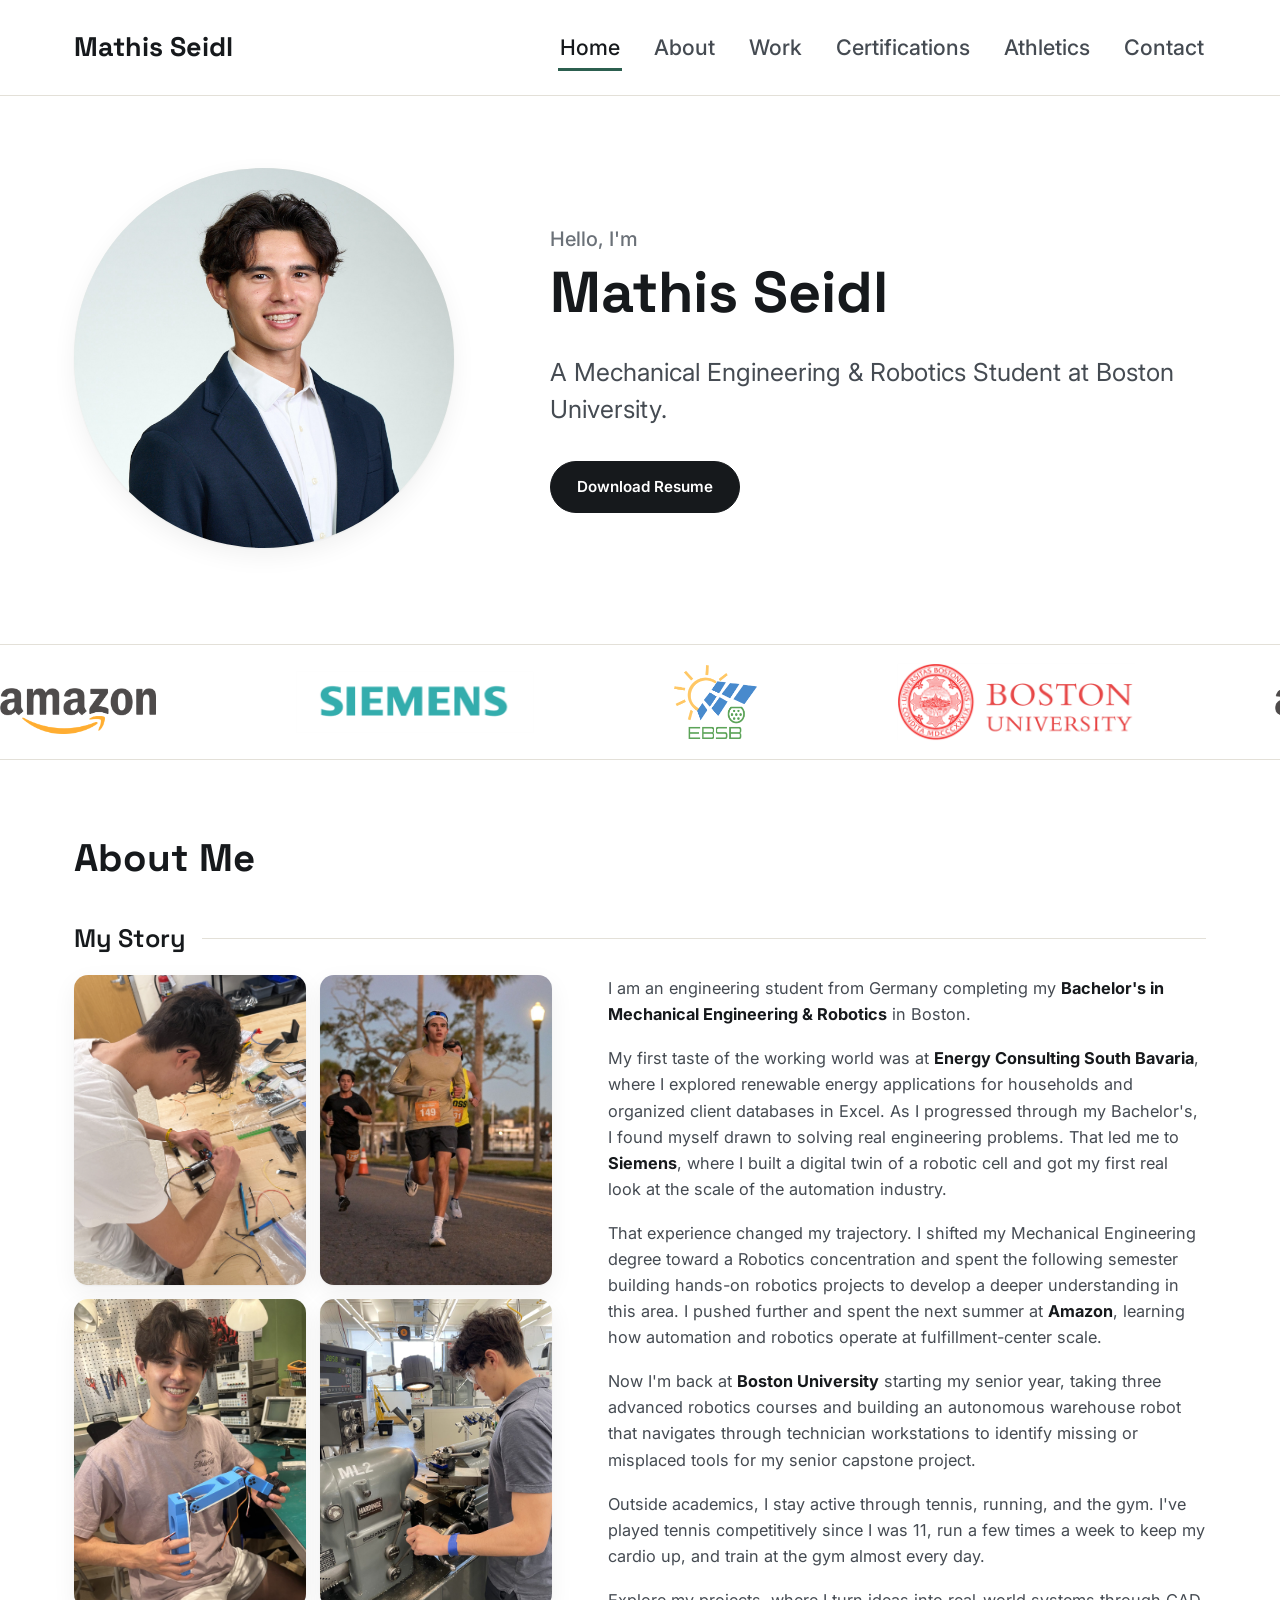
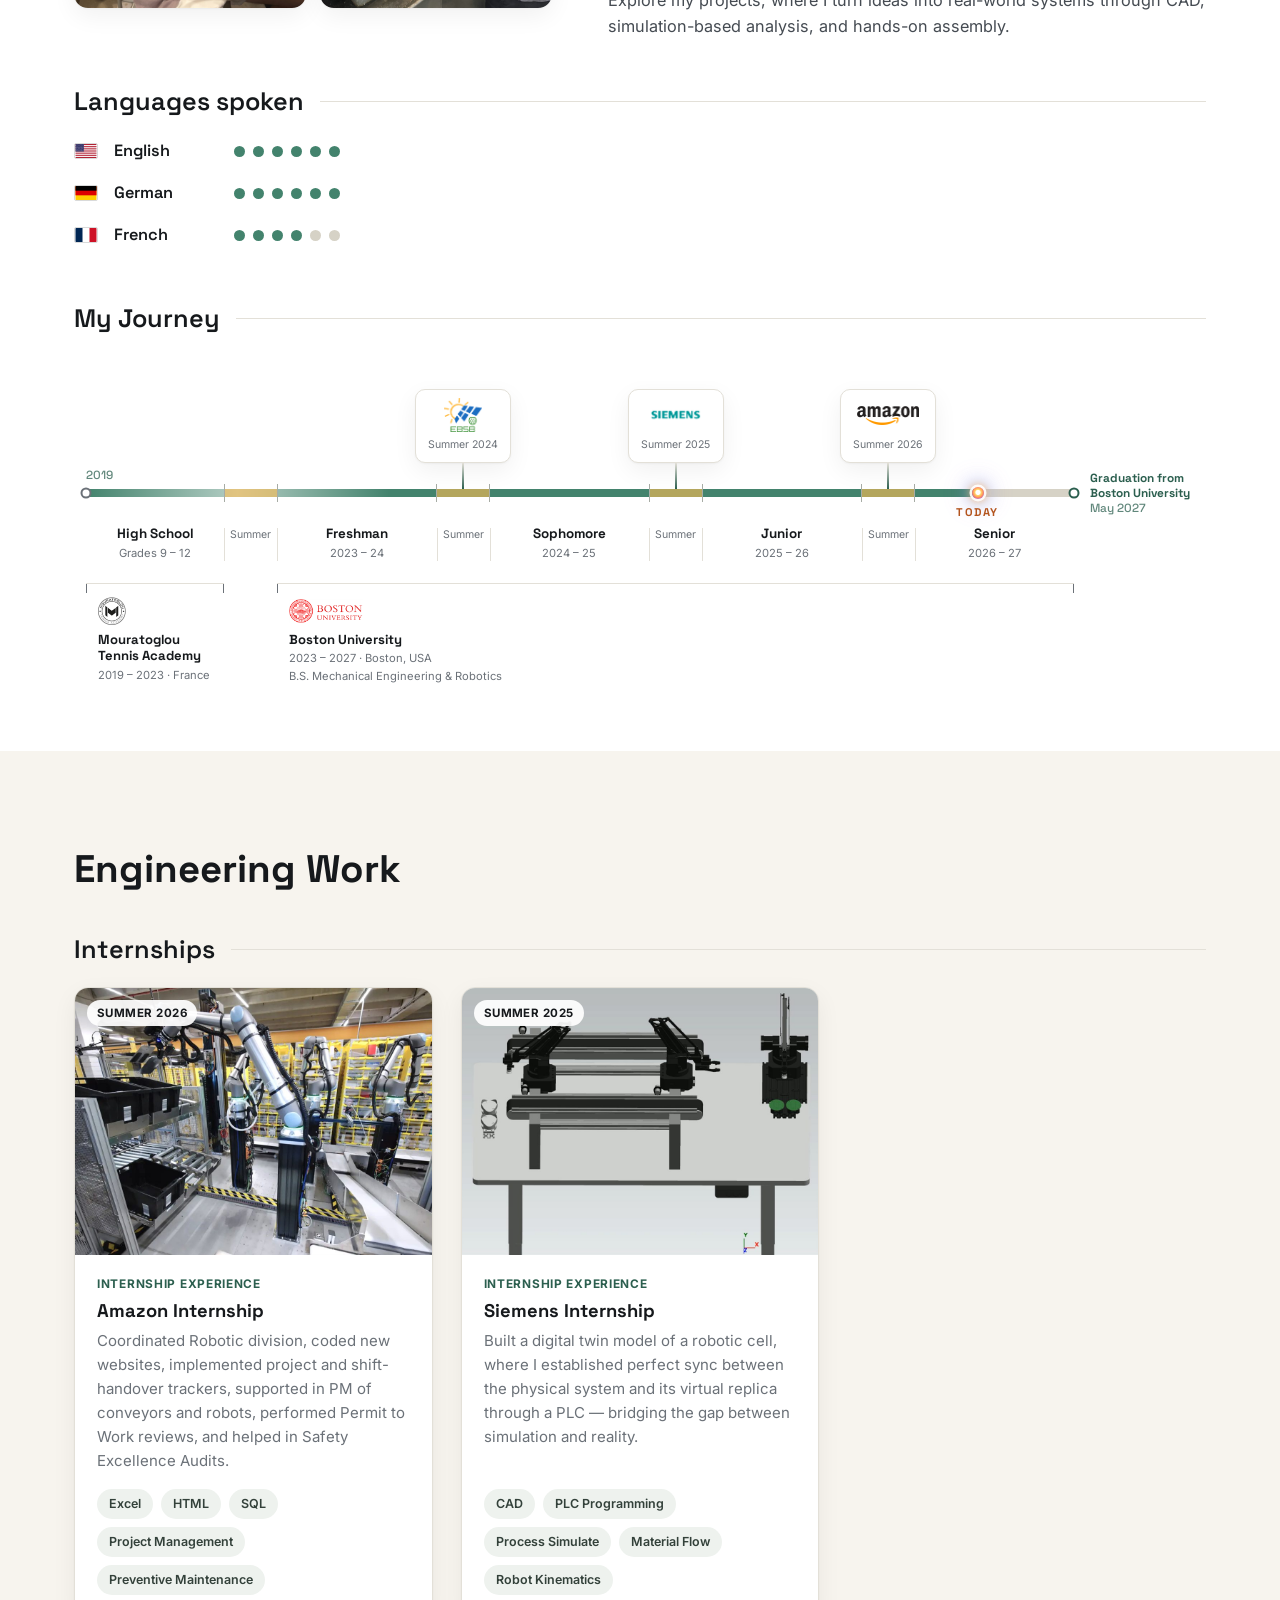
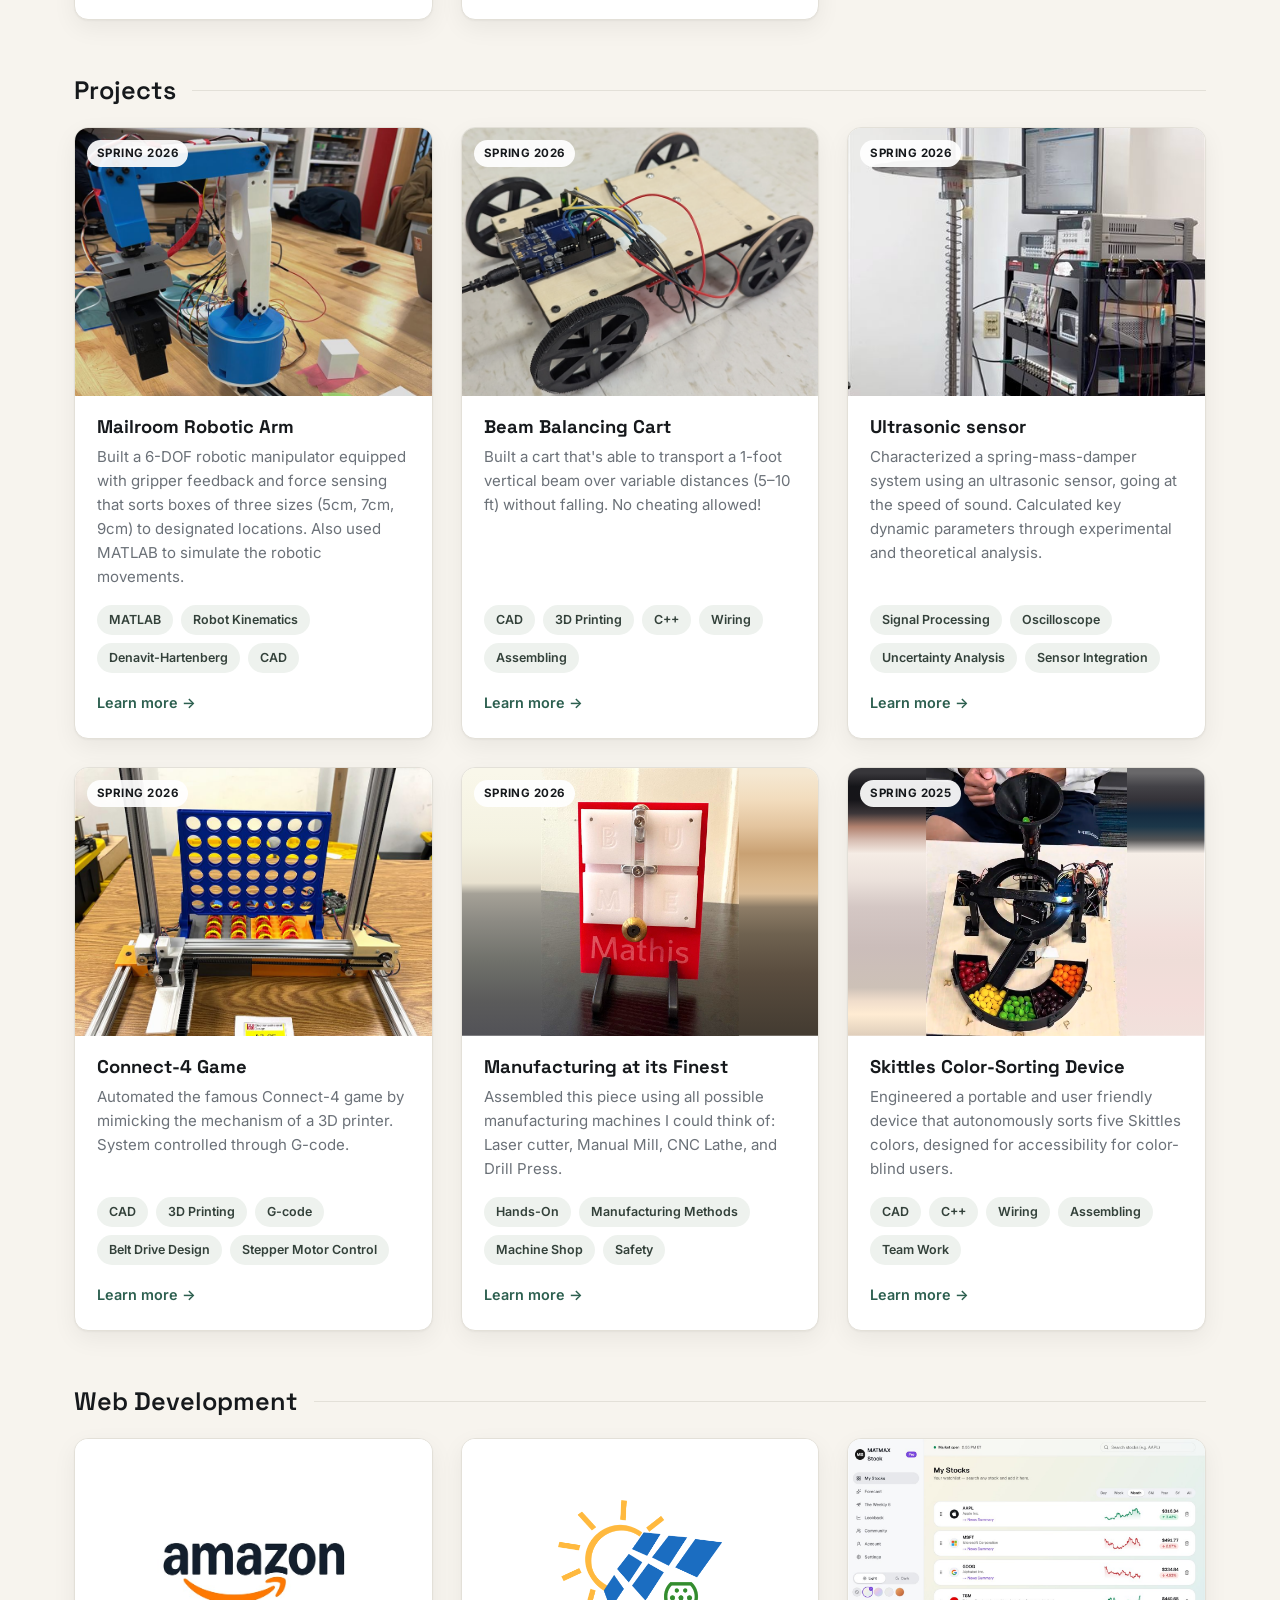
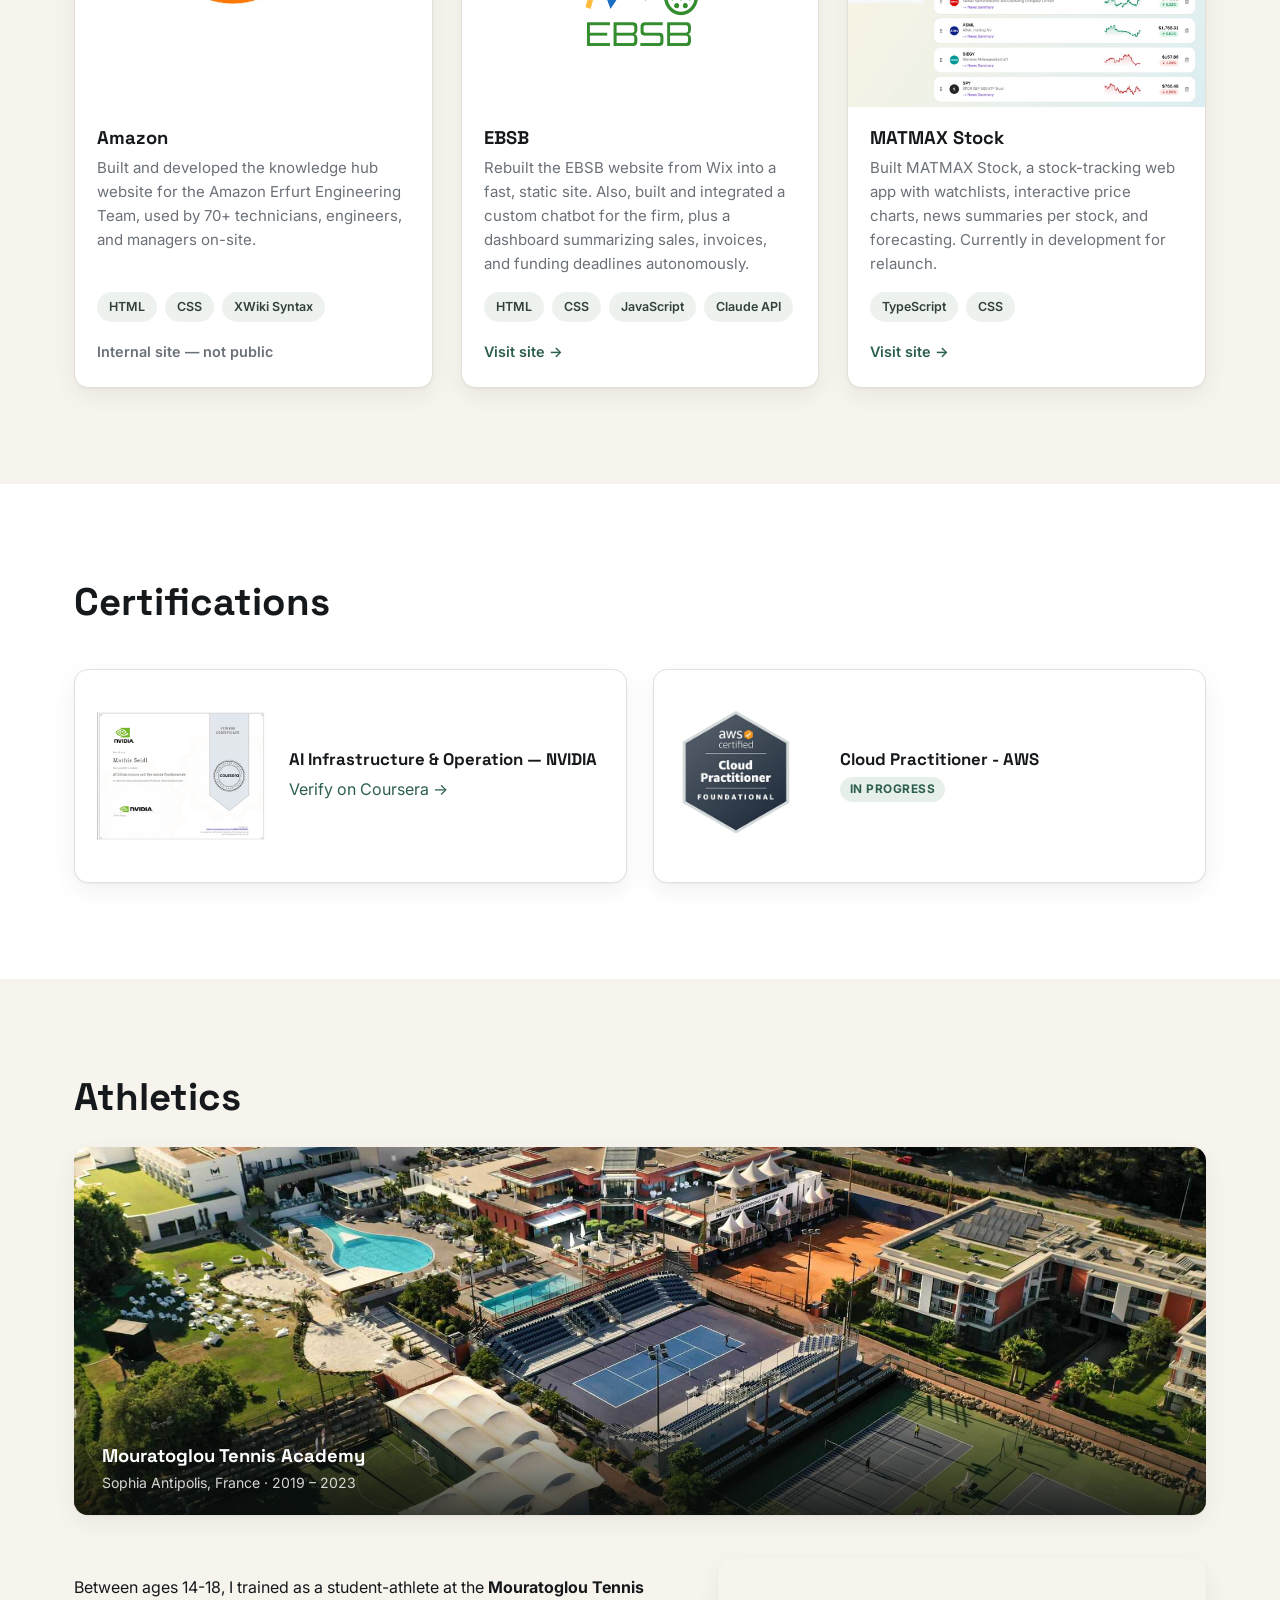
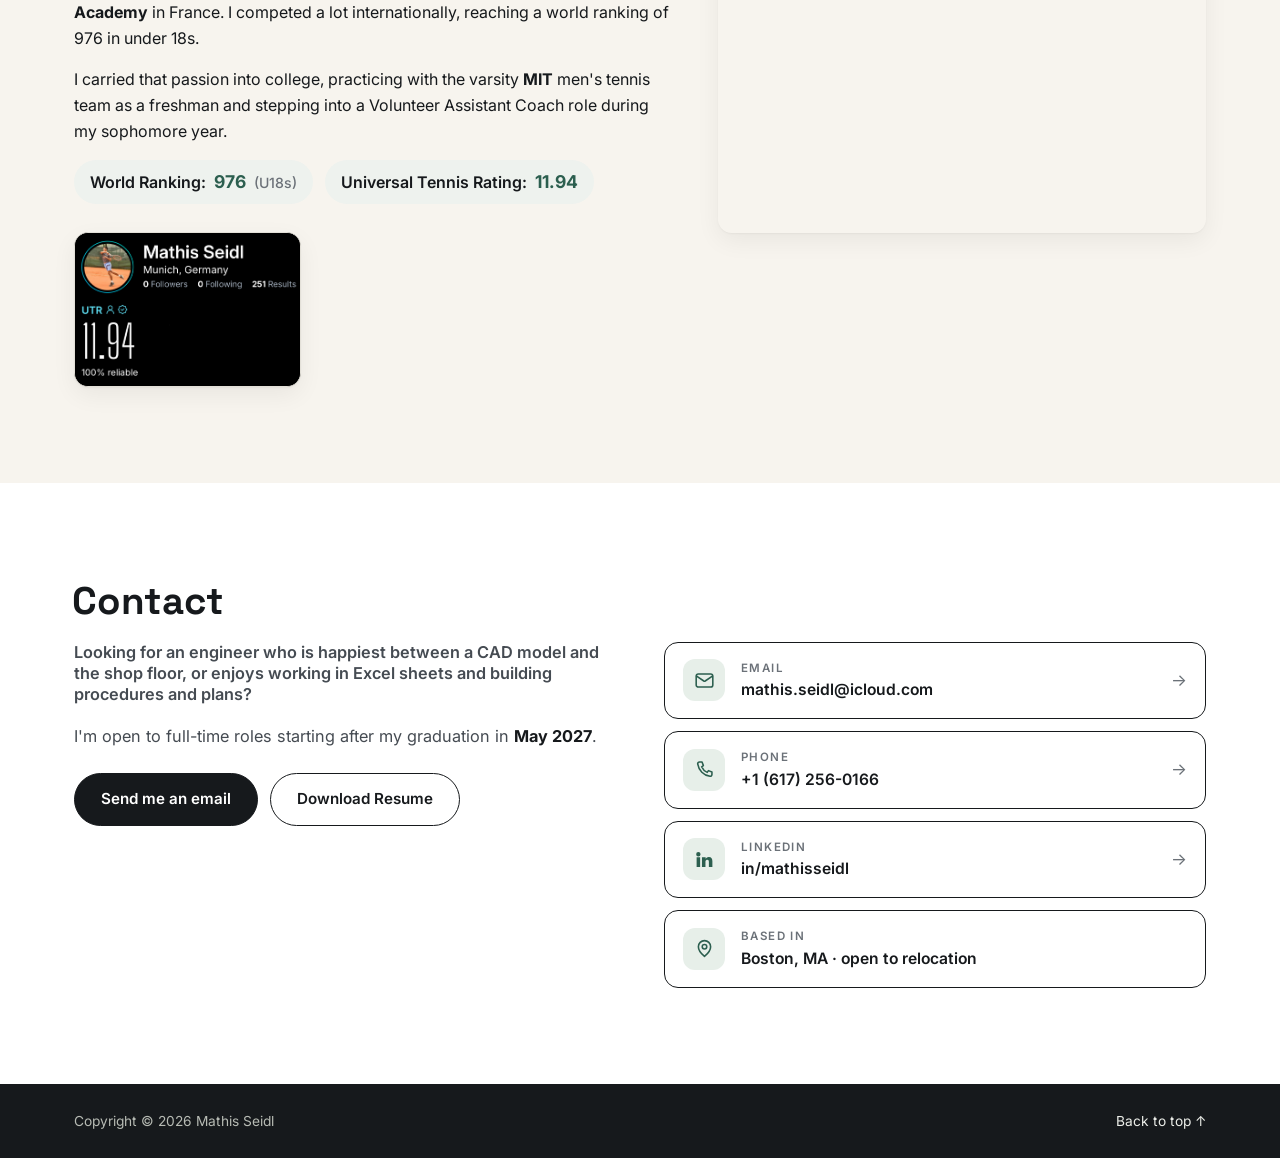
==== commit 254b1873: "Hide Siemens Learn more page Unlinks the Siemens card (thumbnail link and "Learn more"), drops the p" ====
--- a/index.html
+++ b/index.html
@@ -252,9 +252,7 @@
         <article class="card card-featured" id="card-siemens">
           <div class="card-media">
             <span class="card-date">Summer 2025</span>
-            <a href="projects/siemens-digital-twin.html">
-              <img src="assets/img/thumb-siemens.jpeg" alt="Siemens Internship" />
-            </a>
+            <img src="assets/img/thumb-siemens.jpeg" alt="Siemens Internship" />
           </div>
           <div class="card-body">
             <p class="card-kicker">Internship Experience</p>
@@ -263,7 +261,6 @@
             <div class="tag-list">
               <span class="tag">CAD</span><span class="tag">PLC Programming</span><span class="tag">Process Simulate</span><span class="tag">Material Flow</span><span class="tag">Robot Kinematics</span>
             </div>
-            <a class="card-link" href="projects/siemens-digital-twin.html">Learn more &rarr;</a>
           </div>
         </article>
 
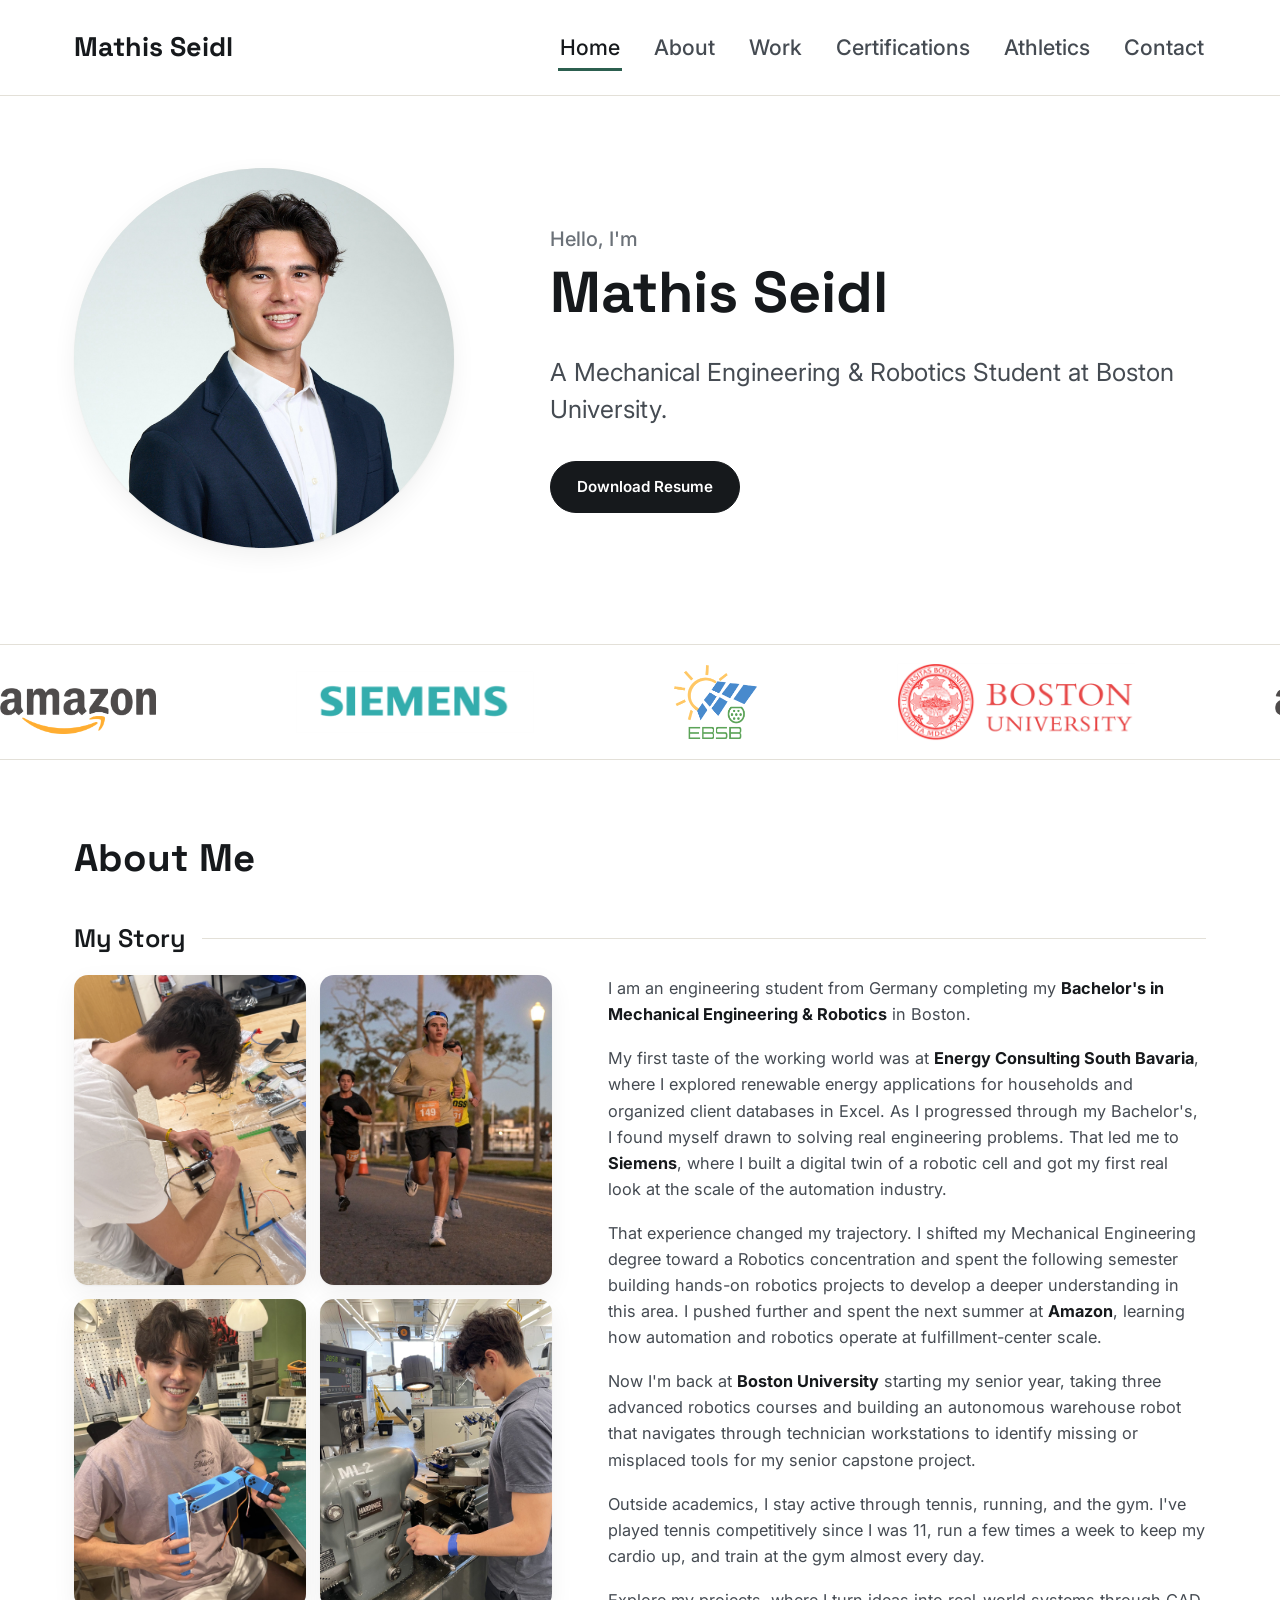
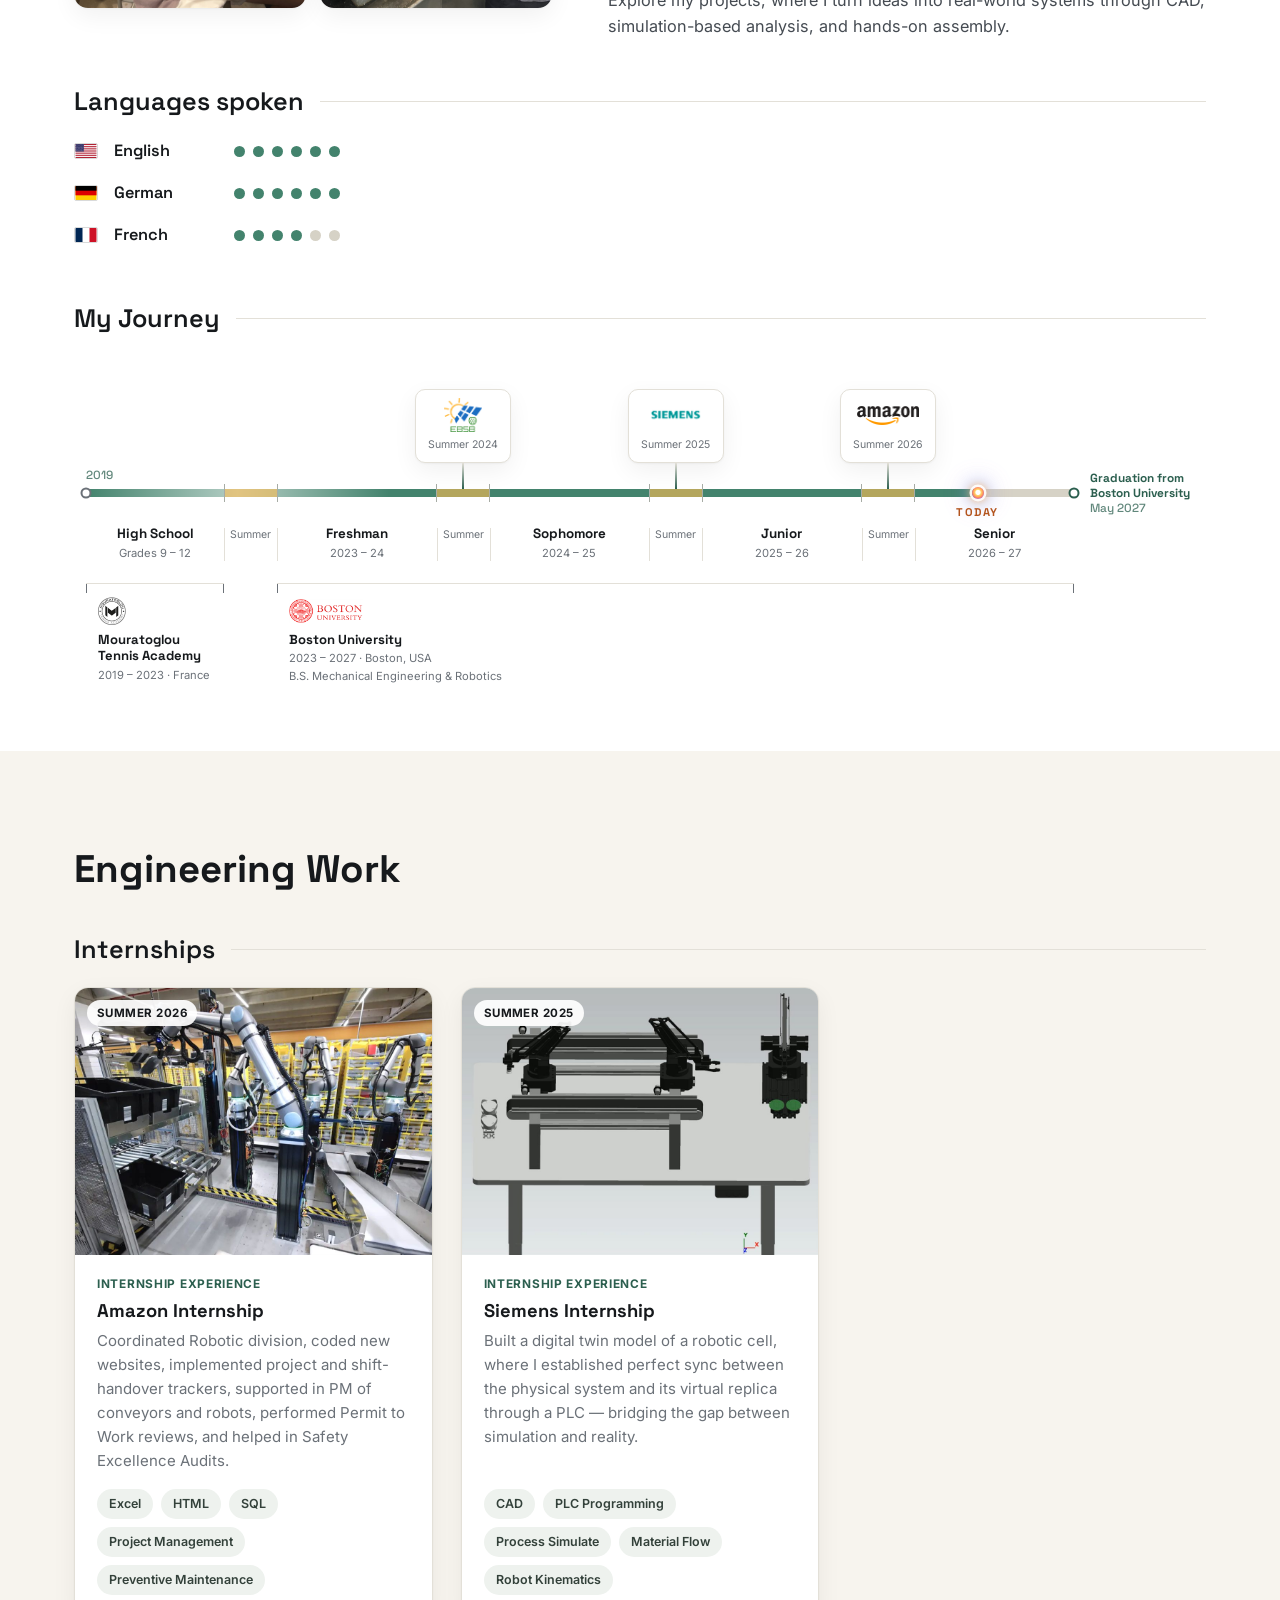
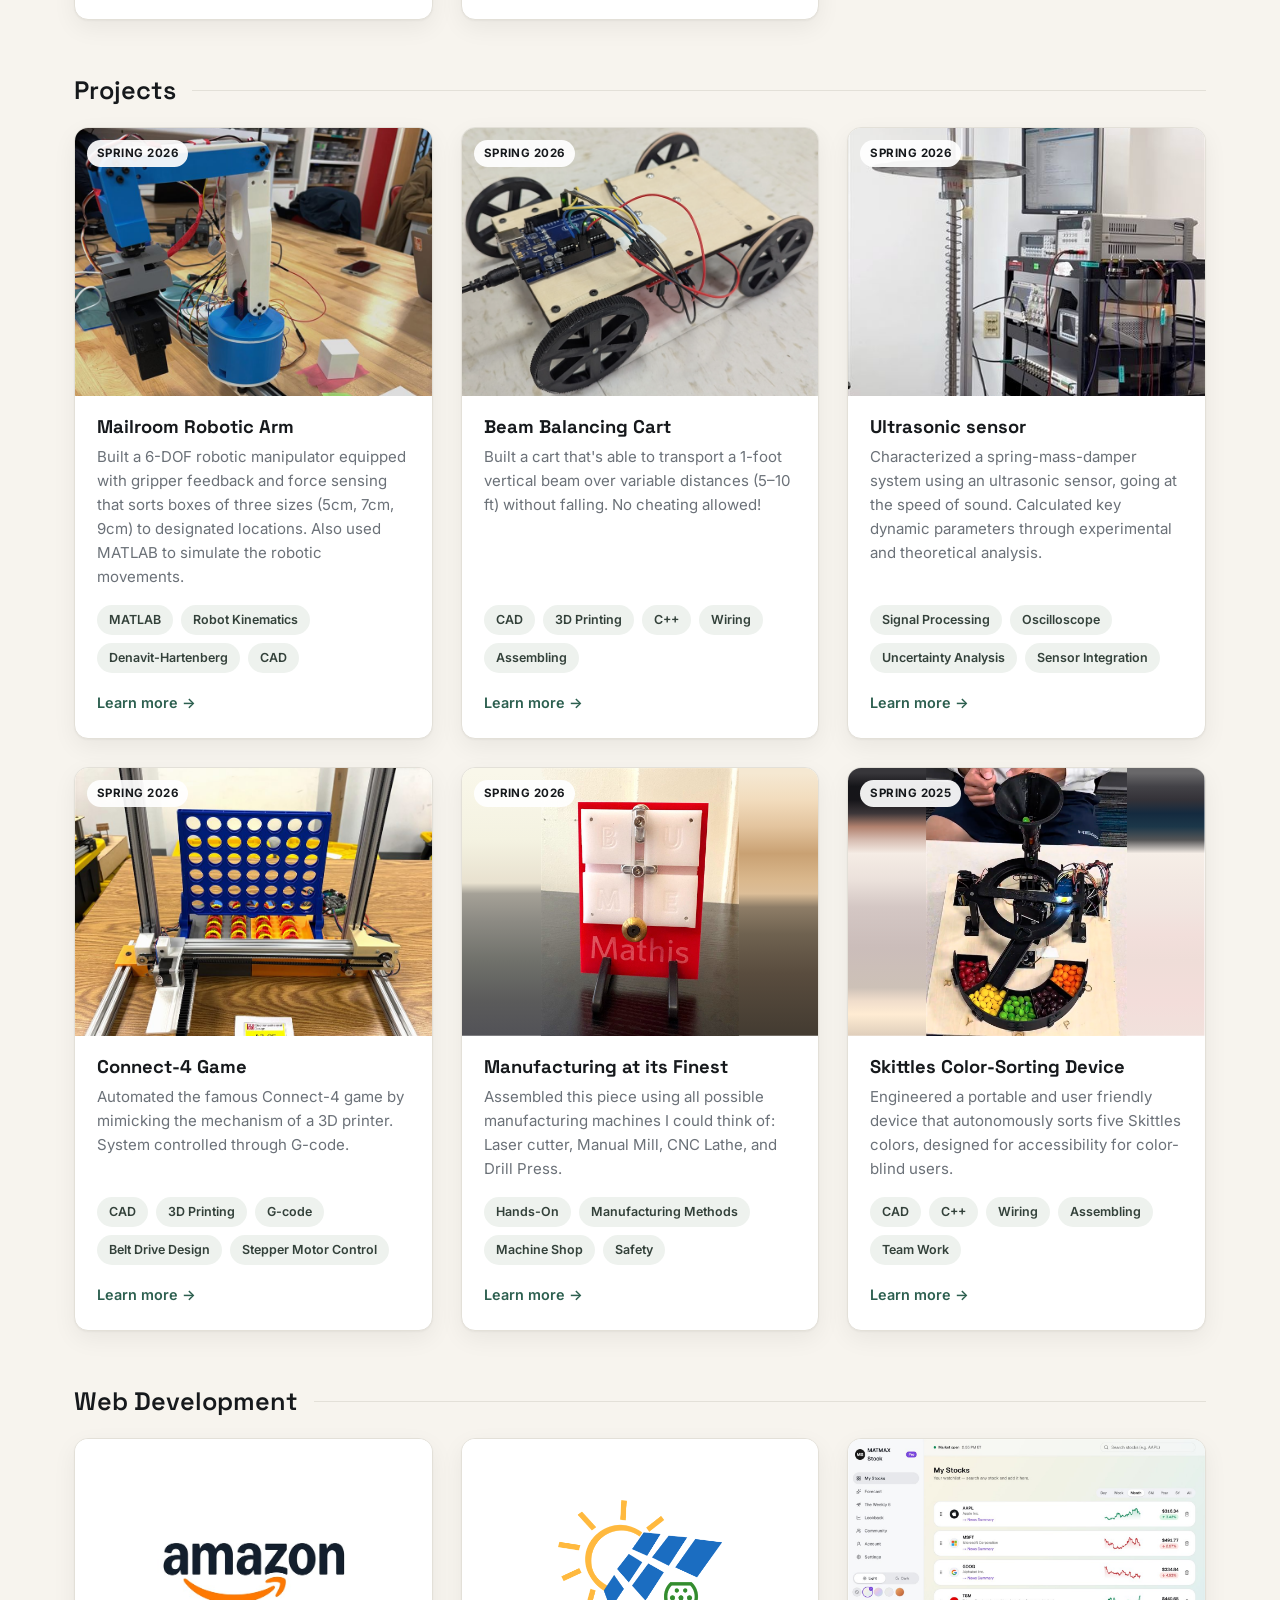
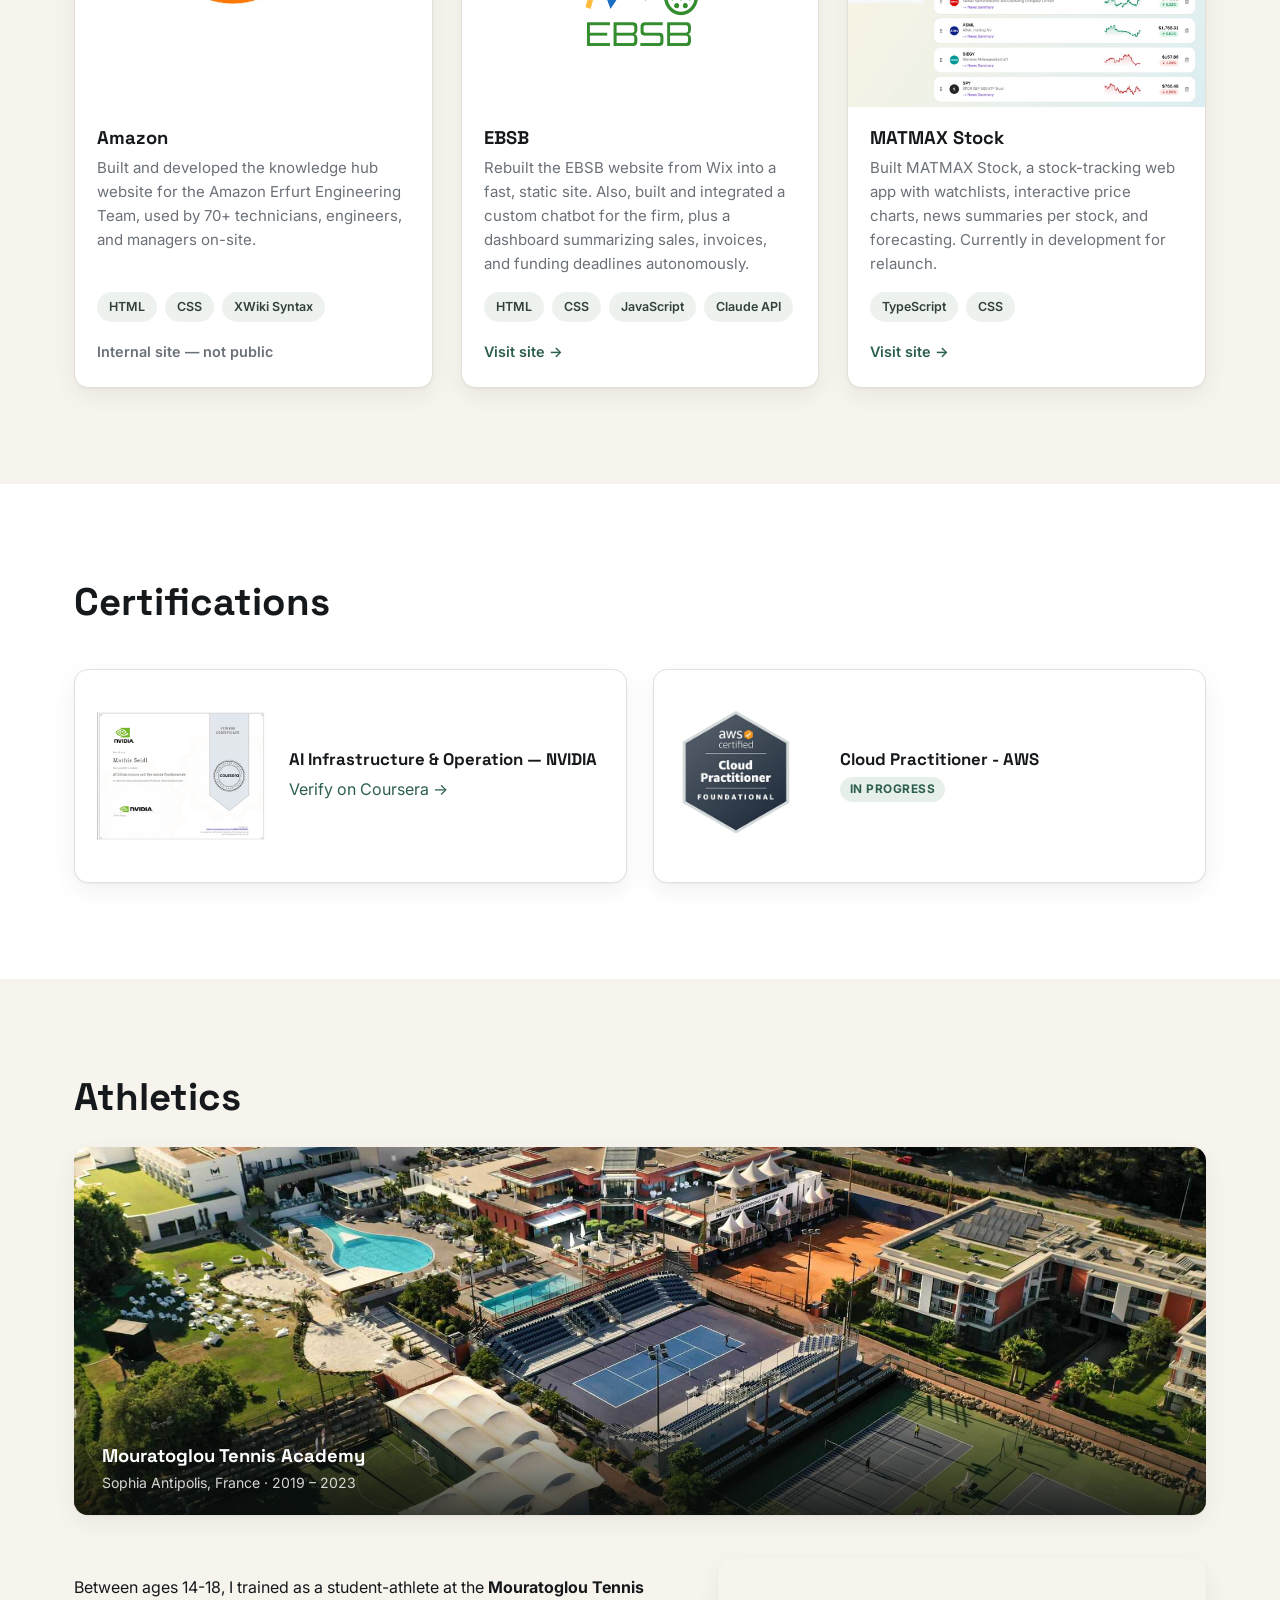
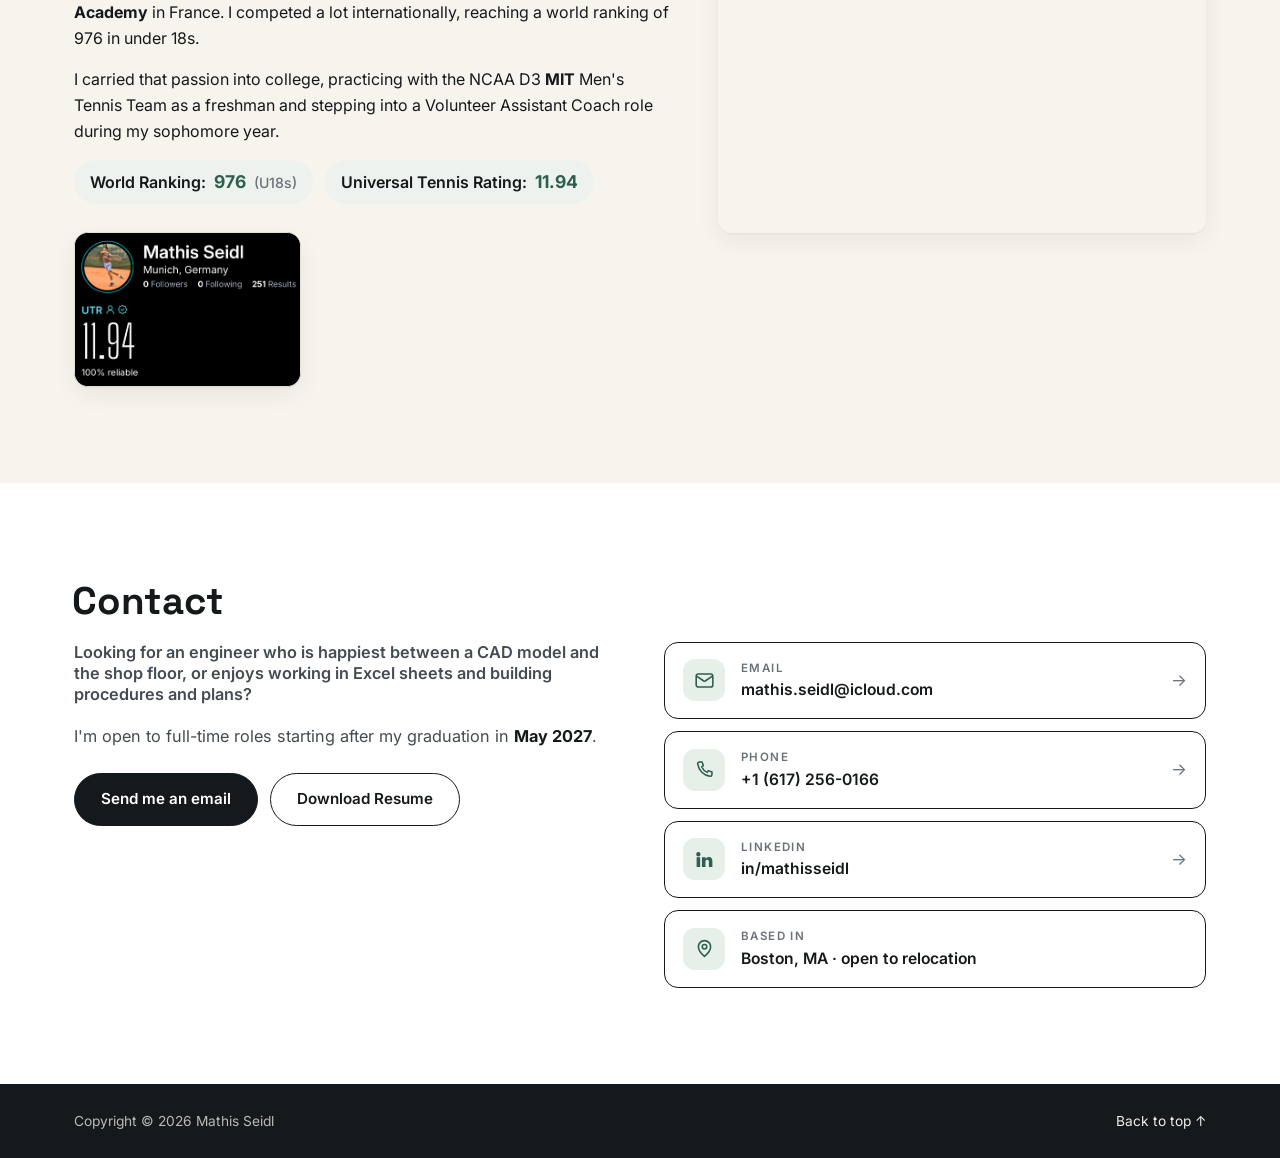
==== commit 8f16f277: "Update MIT tennis line in Athletics Co-Authored-By: Claude Opus 5.5 <noreply@anthropic.com>" ====
--- a/index.html
+++ b/index.html
@@ -469,7 +469,7 @@
       <div class="athletics-grid">
         <div class="athletics-text">
           <p>Between ages 14-18, I trained as a student-athlete at the <strong>Mouratoglou Tennis Academy</strong> in France. I competed a lot internationally, reaching a world ranking of 976 in under 18s.</p>
-          <p>I carried that passion into college, practicing with the varsity <strong>MIT</strong> men's tennis team as a freshman and stepping into a Volunteer Assistant Coach role during my sophomore year.</p>
+          <p>I carried that passion into college, practicing with the NCAA D3 <strong>MIT</strong> Men's Tennis Team as a freshman and stepping into a Volunteer Assistant Coach role during my sophomore year.</p>
           <div class="stat-row">
             <div class="stat-line">World Ranking: <strong>976</strong> <span>(U18s)</span></div>
             <div class="stat-line">Universal Tennis Rating: <strong>11.94</strong></div>
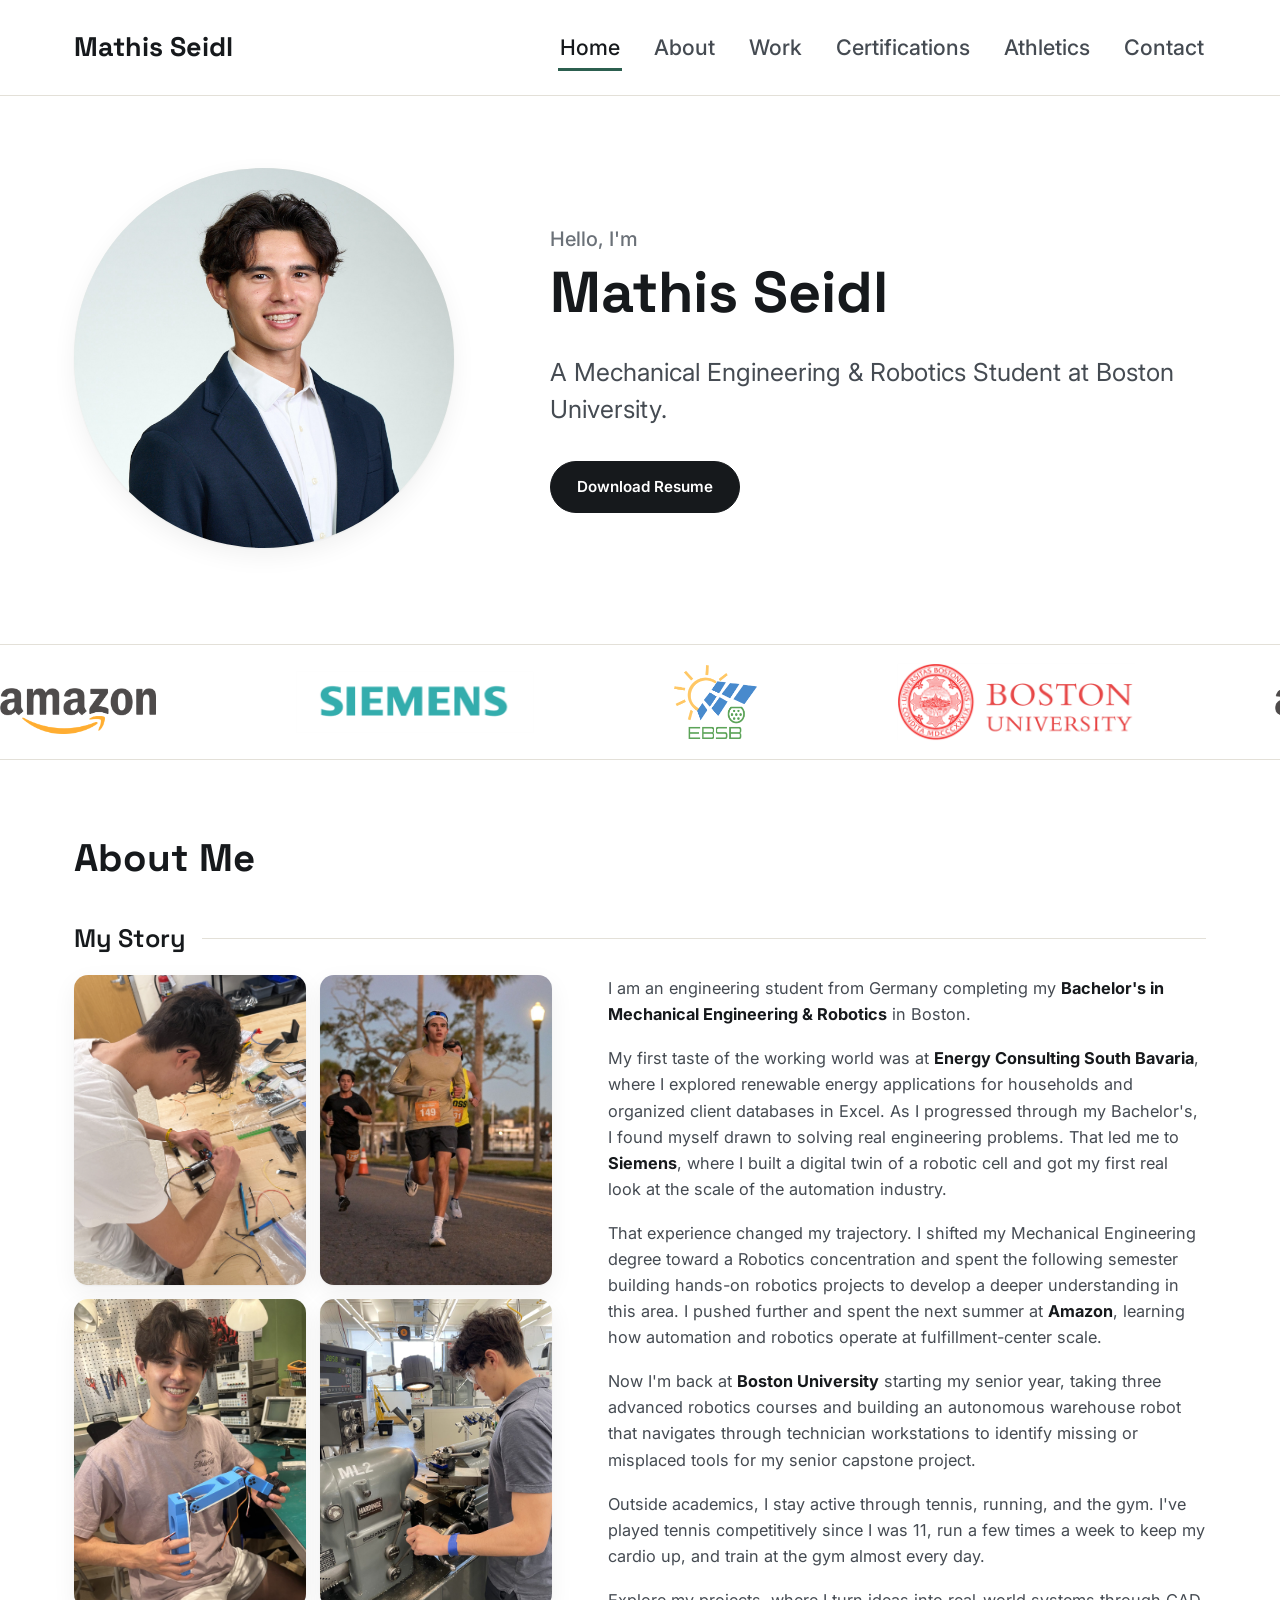
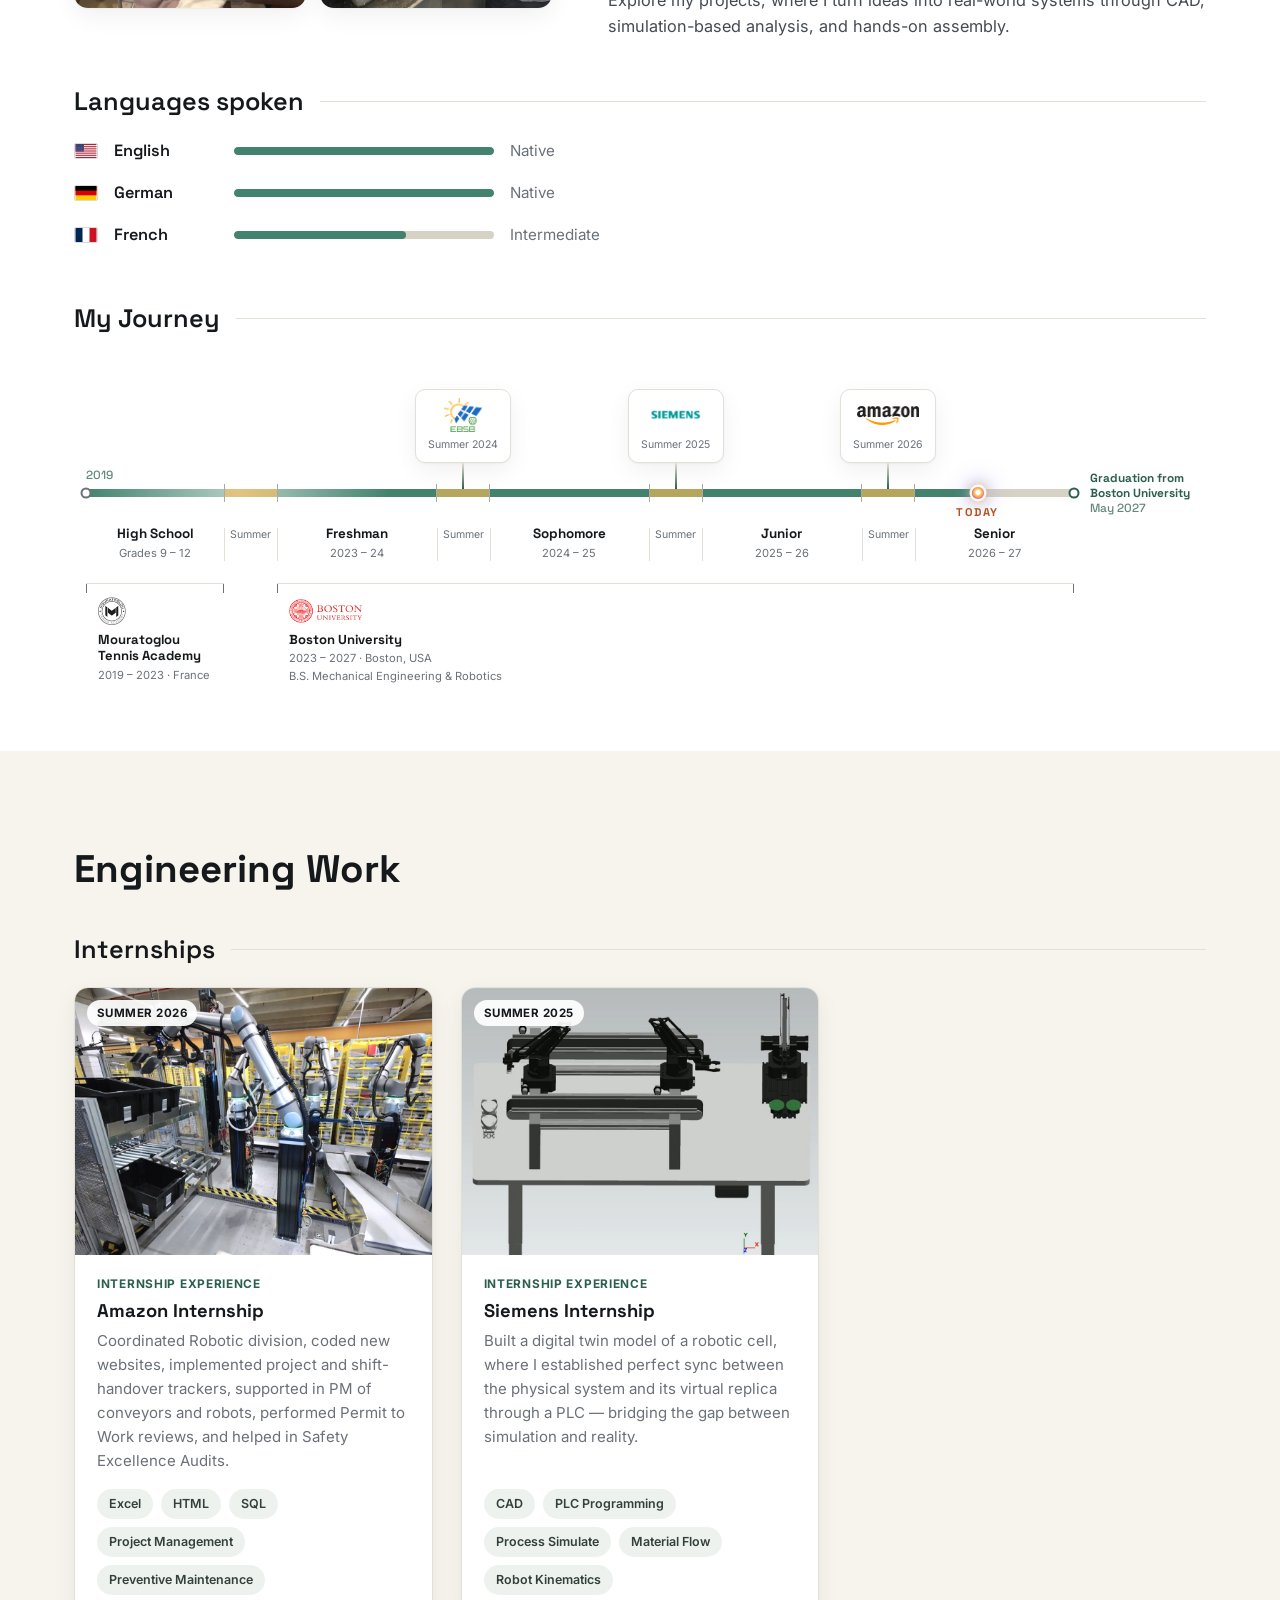
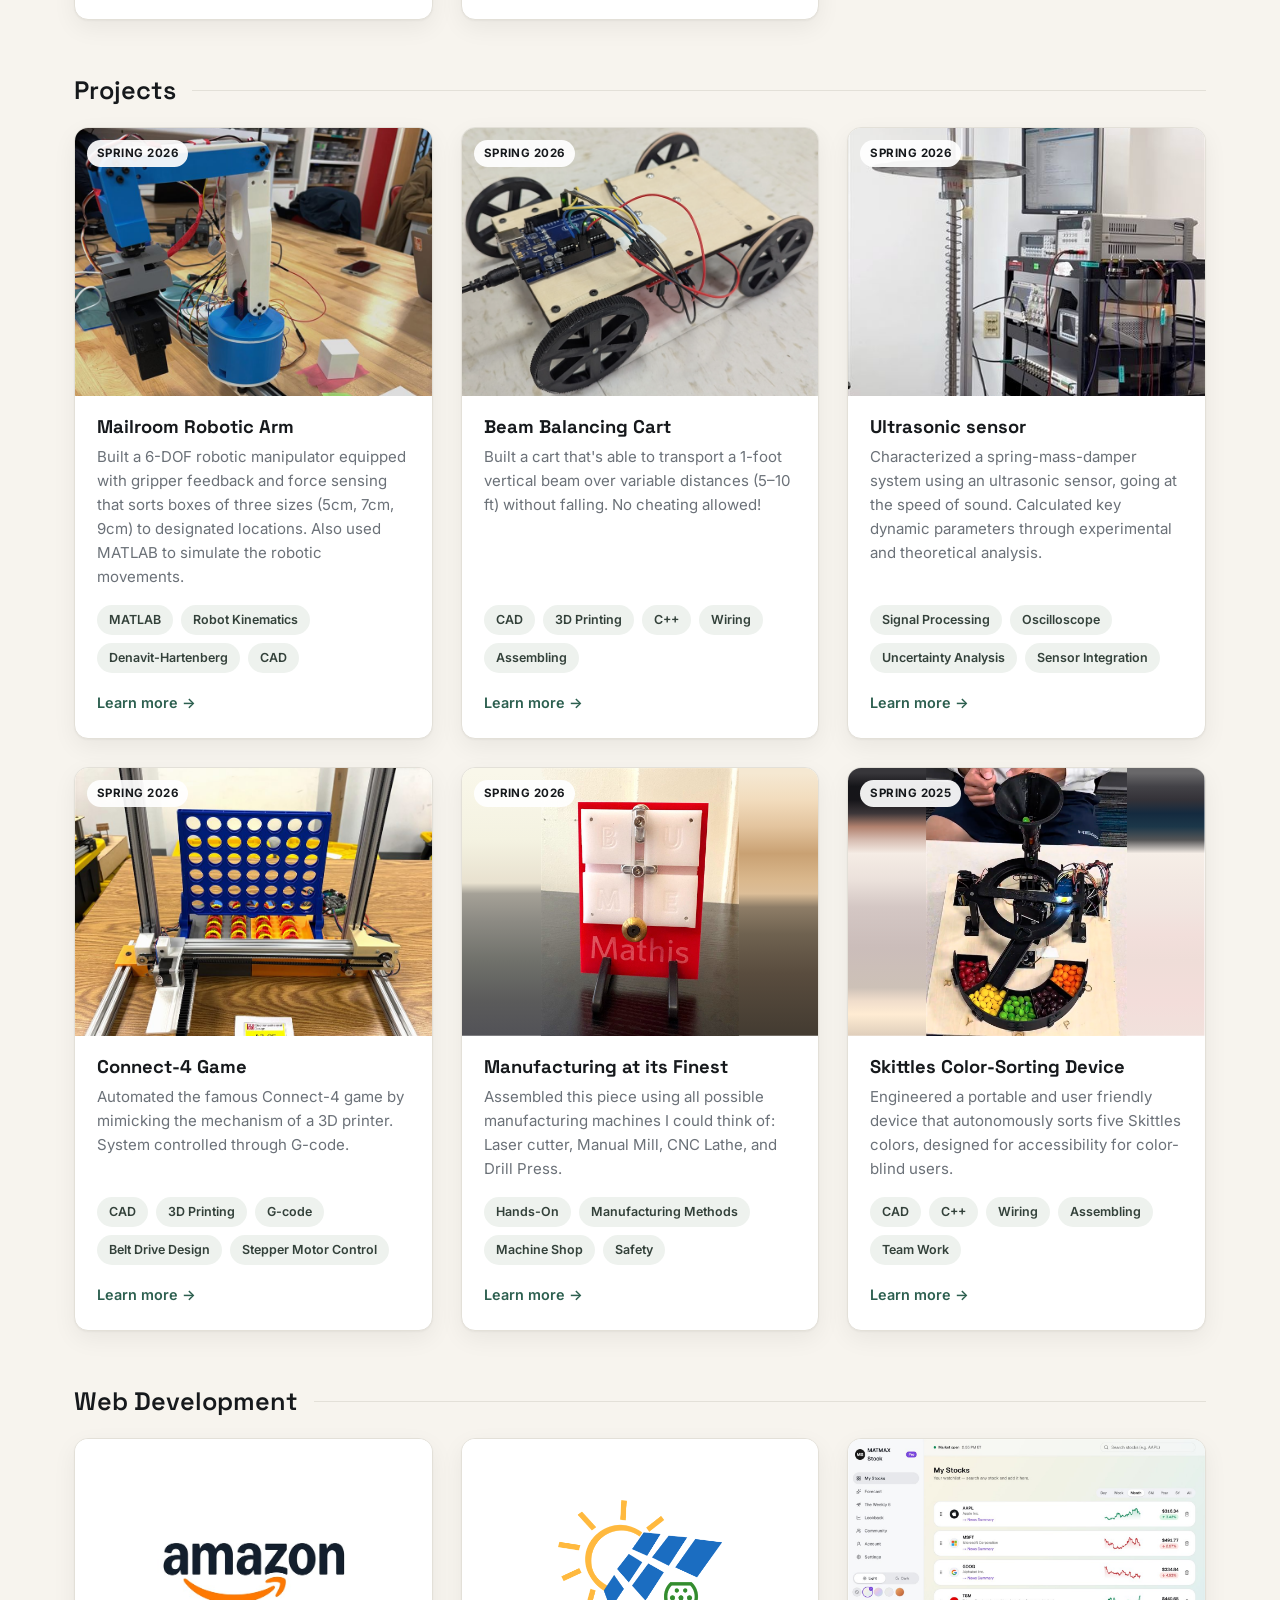
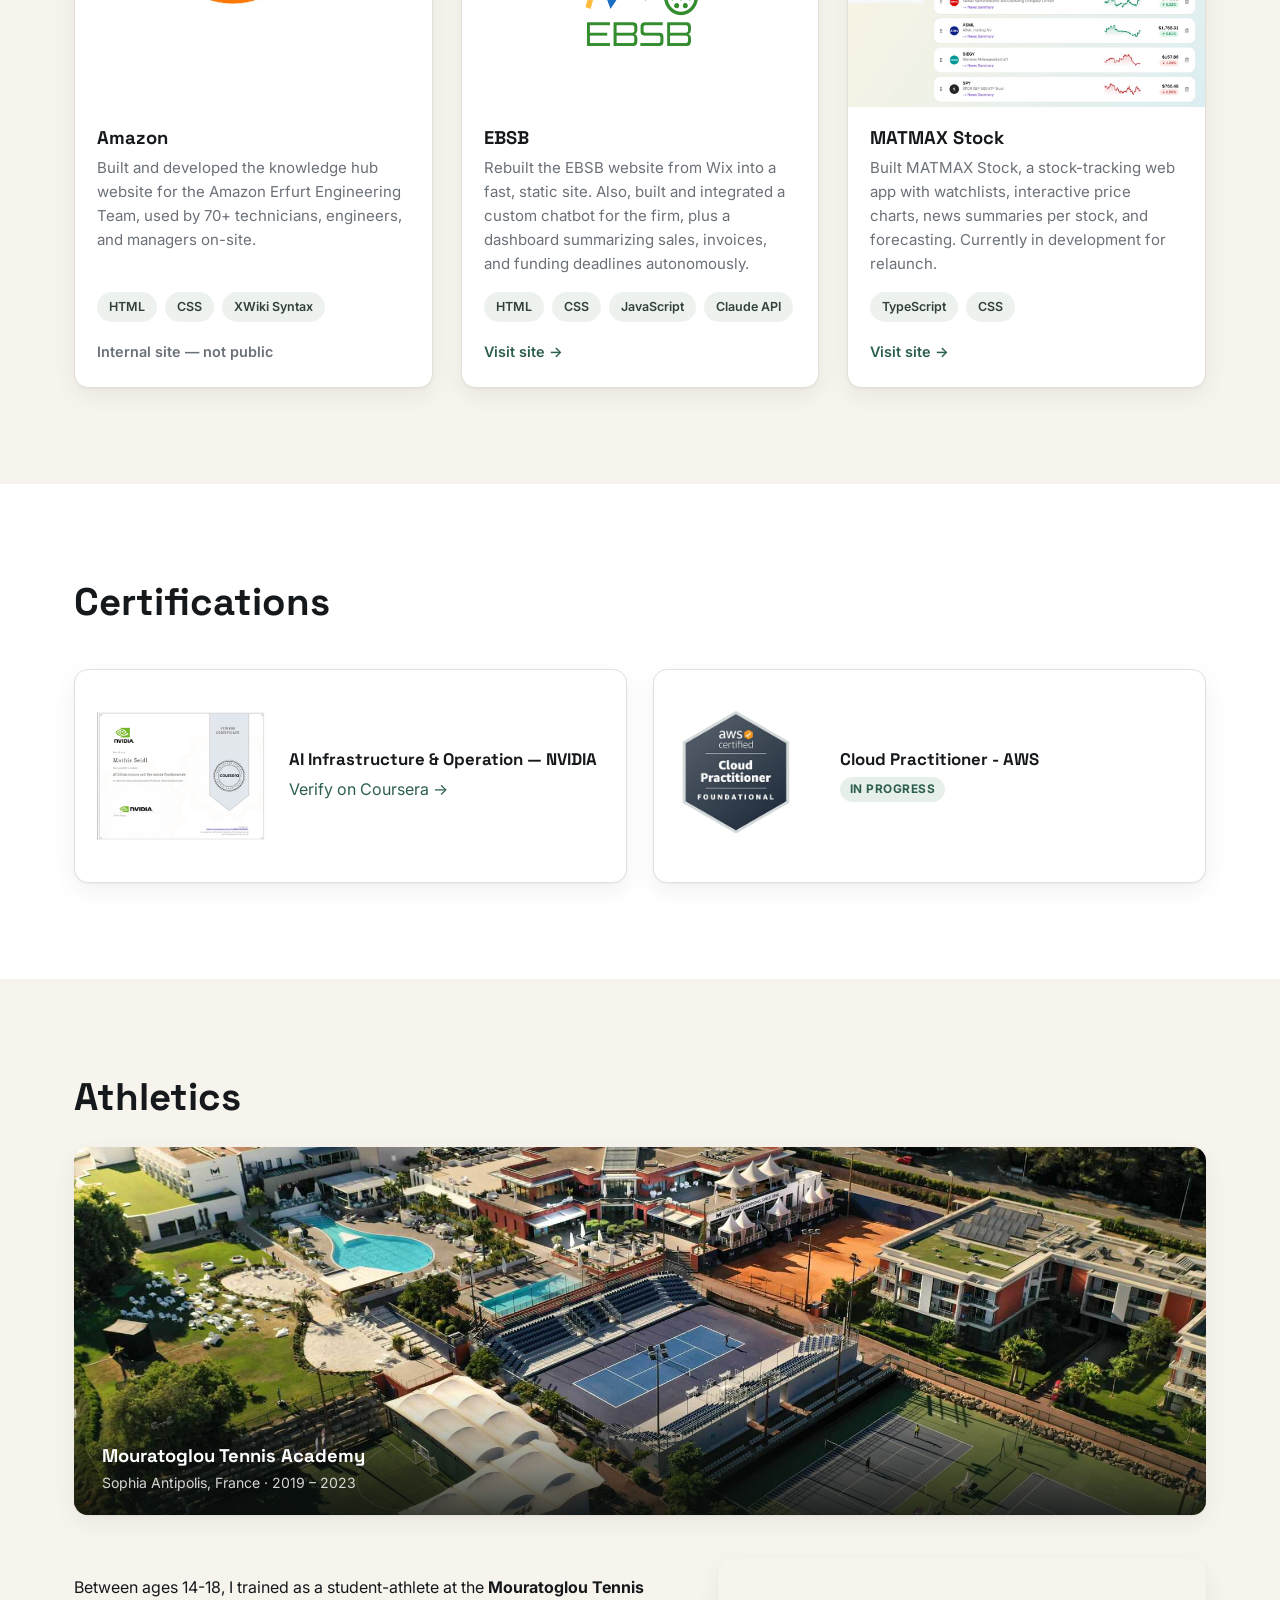
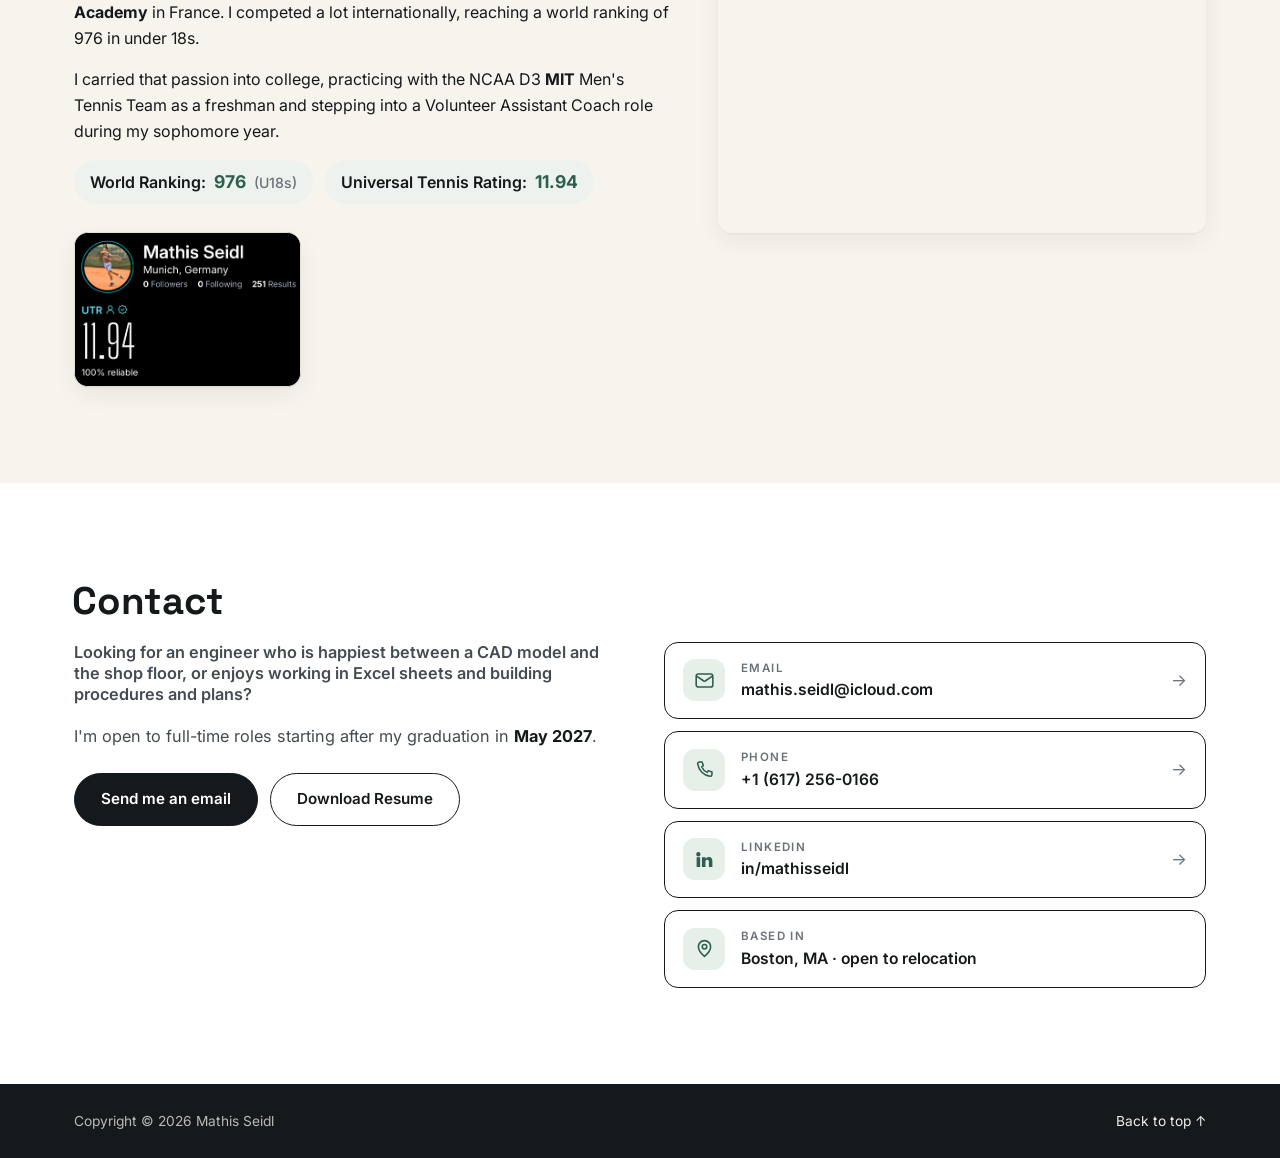
==== commit 47a39361: "Show language levels as bars with level words Co-Authored-By: Claude Opus 5.5 <noreply@anthropic.com" ====
--- a/index.html
+++ b/index.html
@@ -115,23 +115,20 @@
         <li class="lang-item">
           <img class="lang-flag" src="assets/img/flag-us.svg" alt="" width="24" height="16" />
           <span class="lang-name">English</span>
-          <span class="lang-meter" role="img" aria-label="English: 6 out of 6, native-level">
-            <i class="is-on"></i><i class="is-on"></i><i class="is-on"></i><i class="is-on"></i><i class="is-on"></i><i class="is-on"></i>
-          </span>
+          <span class="lang-bar" aria-hidden="true"><span style="width:100%"></span></span>
+          <span class="lang-level">Native</span>
         </li>
         <li class="lang-item">
           <img class="lang-flag" src="assets/img/flag-de.svg" alt="" width="24" height="16" />
           <span class="lang-name">German</span>
-          <span class="lang-meter" role="img" aria-label="German: 6 out of 6, native">
-            <i class="is-on"></i><i class="is-on"></i><i class="is-on"></i><i class="is-on"></i><i class="is-on"></i><i class="is-on"></i>
-          </span>
+          <span class="lang-bar" aria-hidden="true"><span style="width:100%"></span></span>
+          <span class="lang-level">Native</span>
         </li>
         <li class="lang-item">
           <img class="lang-flag" src="assets/img/flag-fr.svg" alt="" width="24" height="16" />
           <span class="lang-name">French</span>
-          <span class="lang-meter" role="img" aria-label="French: 4 out of 6, intermediate">
-            <i class="is-on"></i><i class="is-on"></i><i class="is-on"></i><i class="is-on"></i><i></i><i></i>
-          </span>
+          <span class="lang-bar" aria-hidden="true"><span style="width:66%"></span></span>
+          <span class="lang-level">Intermediate</span>
         </li>
       </ul>
 
--- a/assets/css/style.css
+++ b/assets/css/style.css
@@ -371,11 +371,11 @@
 
 /* ==========================================================================
    Languages (About, above the journey timeline)
-   One grid row per language -- flag, name, six dots -- so each set of dots
-   stays on its own language's line and the three columns align down the
-   list. Filled dots use the timeline's own green so this block and the
-   journey bar below it belong to the same family; the empty dot is a shade
-   darker than that bar's track, which goes too faint to count as a circle.
+   One grid row per language -- flag, name, bar, level word -- so the four
+   columns align down the list. The fill uses the timeline's own green so
+   this block and the journey bar below it belong to the same family; the
+   track is a shade darker than that bar's, which goes too faint here. The
+   bar is decorative (aria-hidden): the level word carries the meaning.
    ========================================================================== */
 /* The Languages spoken heading — and, with it, everything below through the
    journey timeline — sits one body line (~26px) higher than the shared
@@ -395,7 +395,7 @@
 }
 .lang-item {
   display: grid;
-  grid-template-columns: 24px 104px auto;
+  grid-template-columns: 24px 104px minmax(0, 260px) auto;
   align-items: center;
   gap: 0 16px;
 }
@@ -414,24 +414,25 @@
   font-weight: 600;
   color: var(--ink);
 }
-.lang-meter {
-  display: inline-flex;
-  /* Grid blockifies inline-flex, so without this the meter box stretches
-     across the whole column instead of hugging its dots. */
-  justify-self: start;
-  align-items: center;
-  gap: 8px;
-}
-.lang-meter i {
-  width: 11px;
-  height: 11px;
-  border-radius: 50%;
+.lang-bar {
+  height: 8px;
+  border-radius: 999px;
   background: #d6d2c6;
-}
-.lang-meter i.is-on { background: #43836d; }
+  overflow: hidden;
+}
+.lang-bar > span {
+  display: block;
+  height: 100%;
+  border-radius: inherit;
+  background: #43836d;
+}
+.lang-level {
+  font-size: 0.95rem;
+  color: var(--muted);
+}
 
 @media (max-width: 860px) {
-  .lang-item { grid-template-columns: 24px 92px auto; gap: 0 12px; }
+  .lang-item { grid-template-columns: 24px 76px minmax(0, 1fr) auto; gap: 0 12px; }
 }
 
 /* ==========================================================================
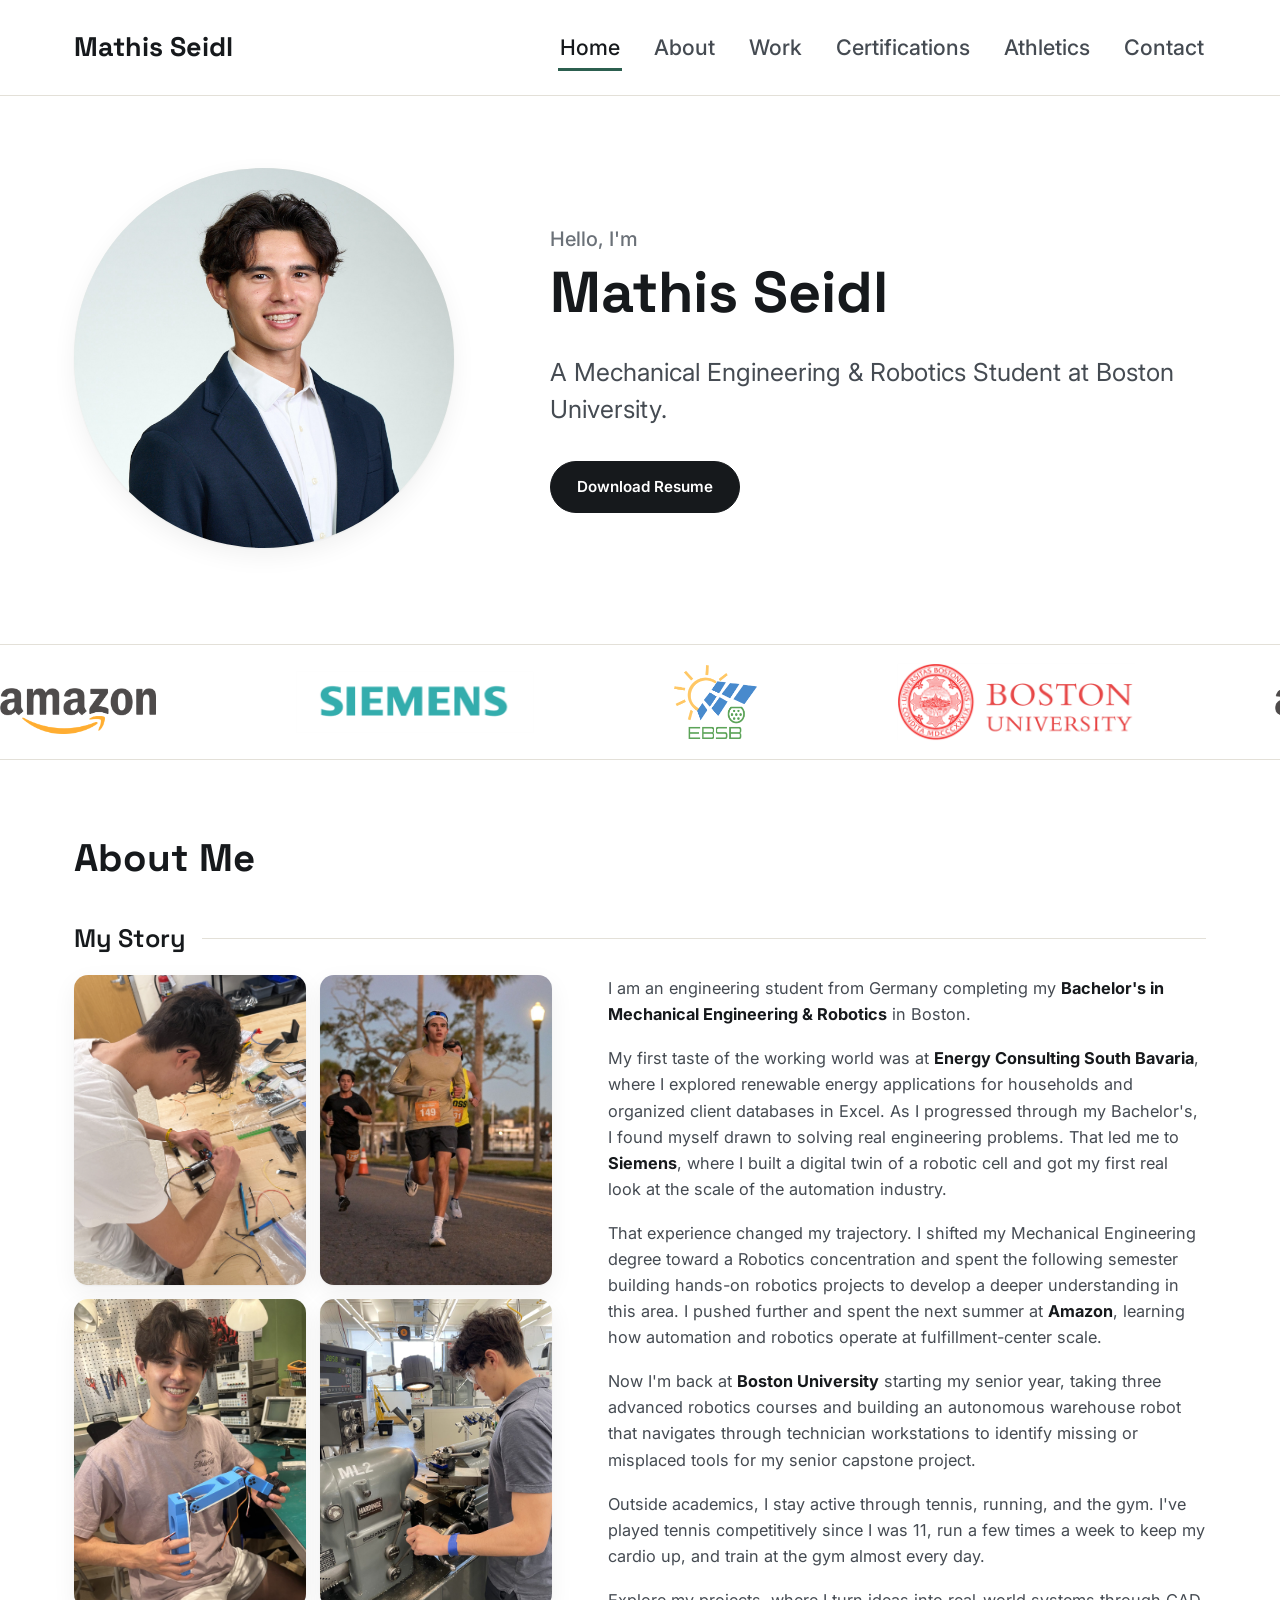
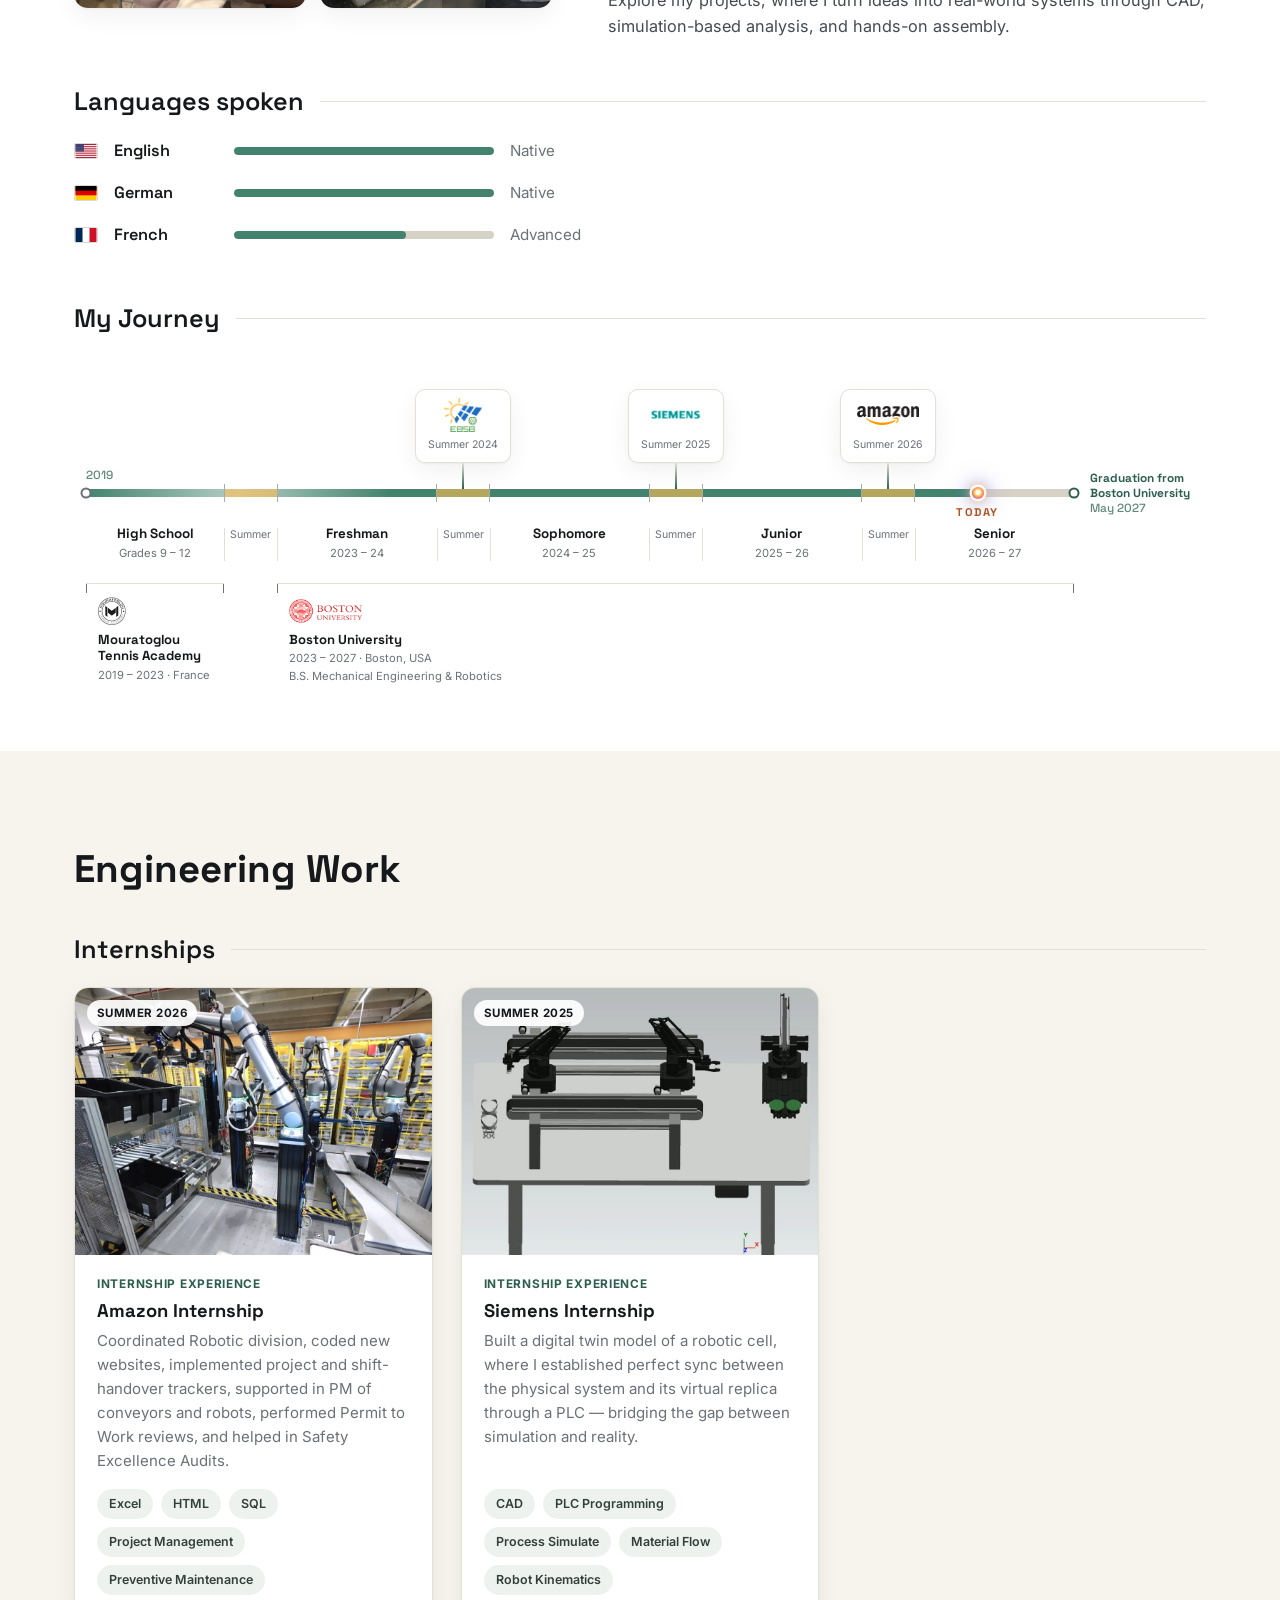
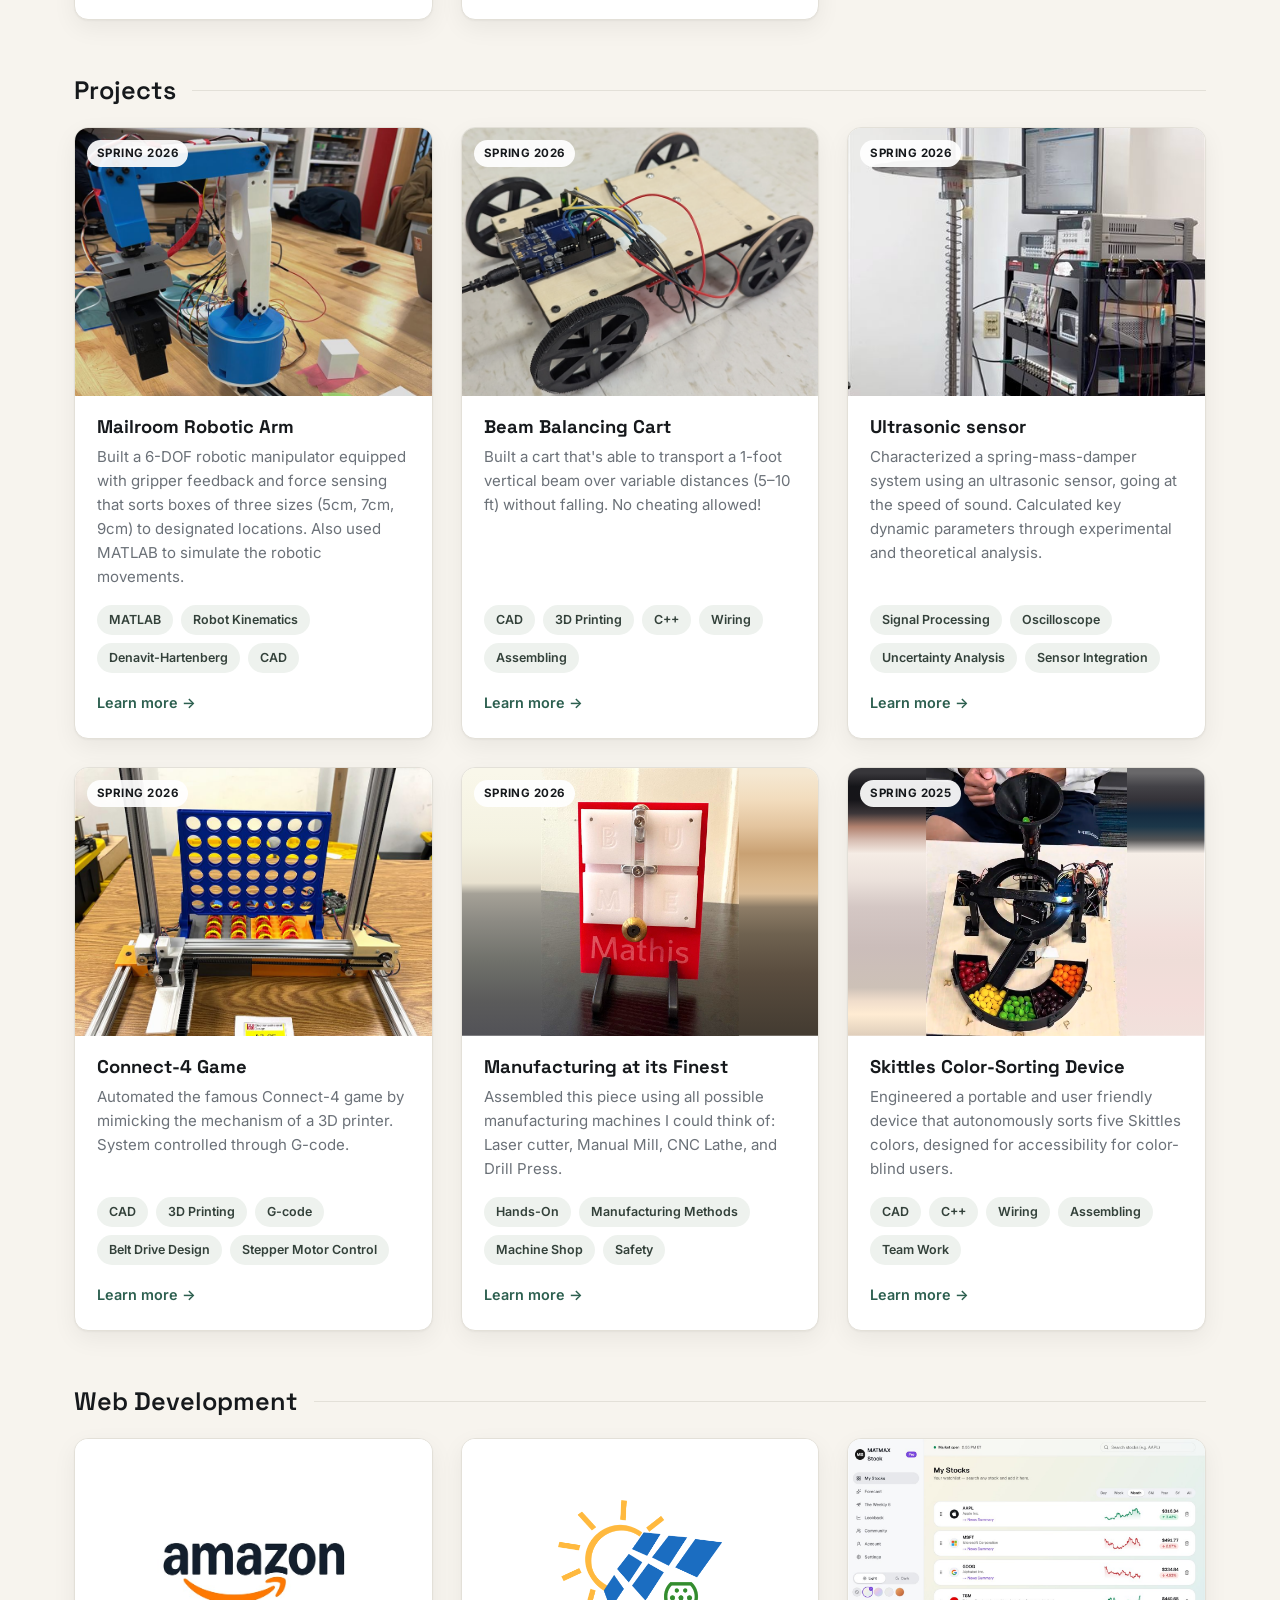
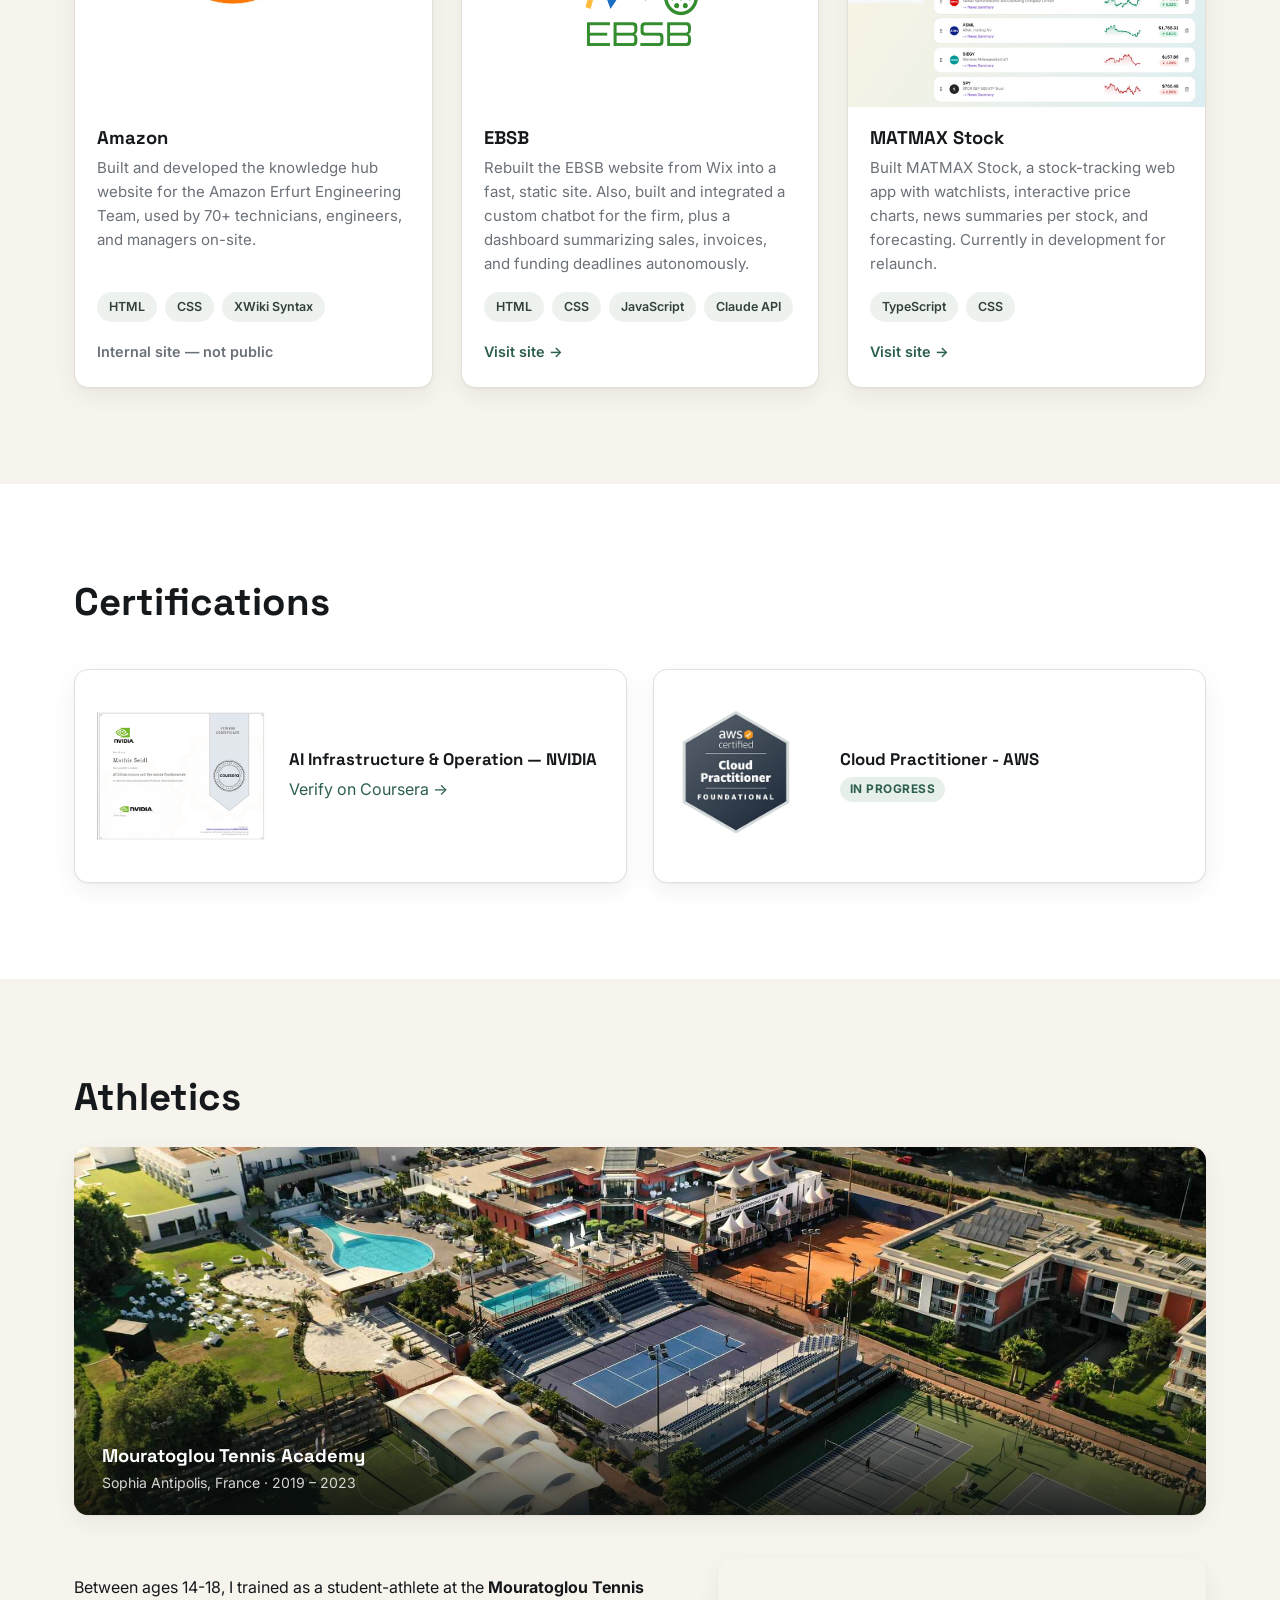
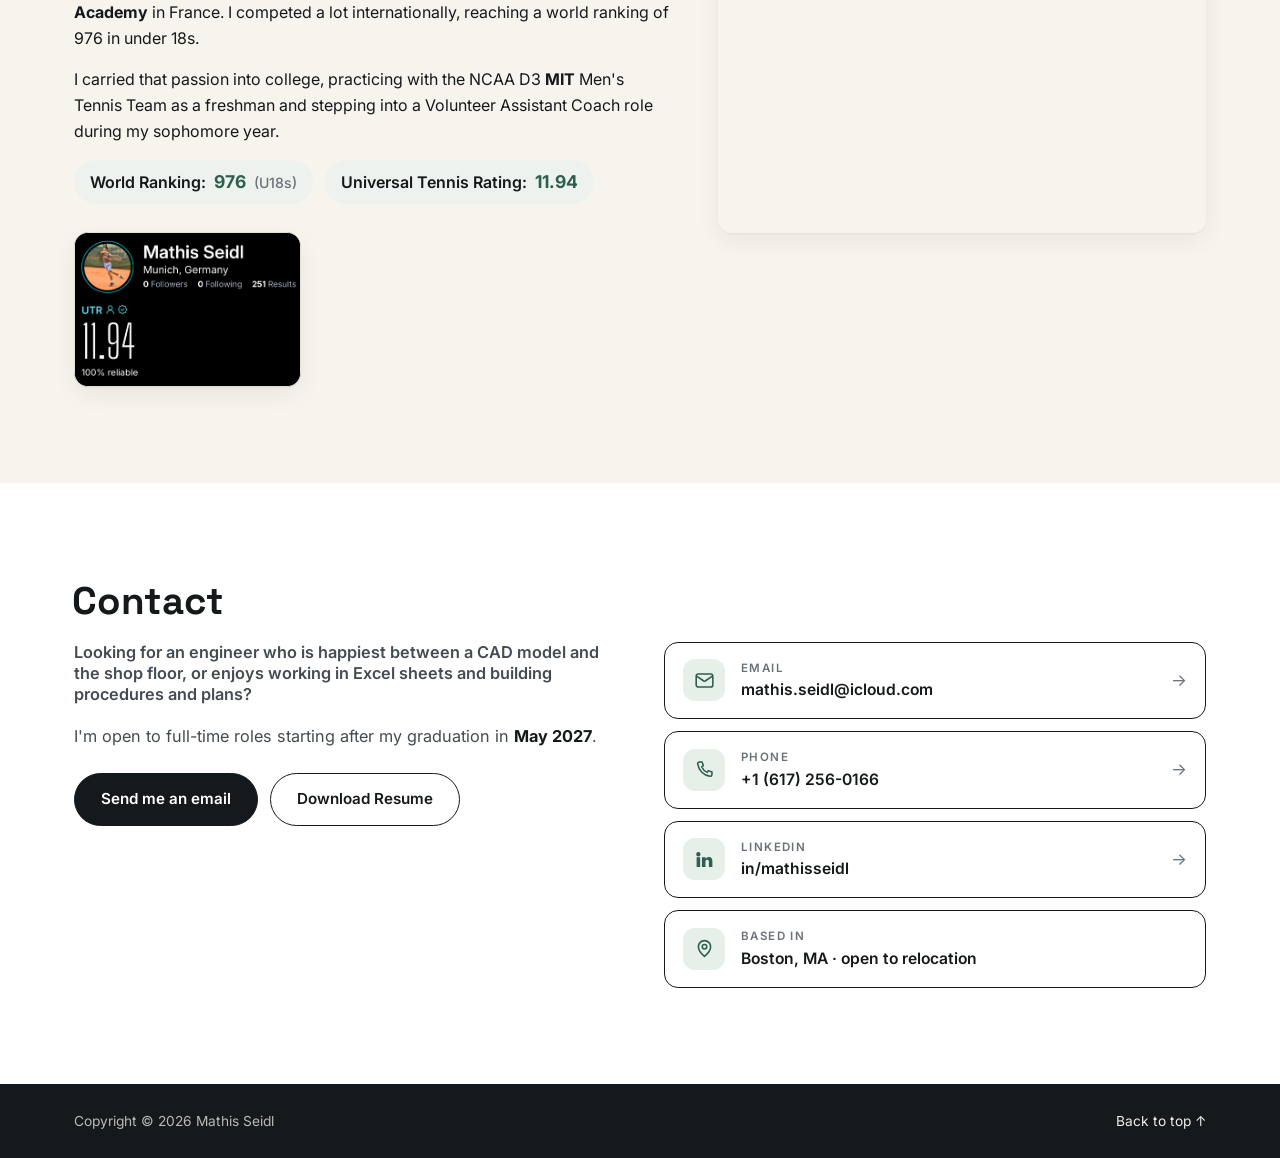
==== commit 352b75ce: "Label French as Advanced Co-Authored-By: Claude Opus 5.5 <noreply@anthropic.com>" ====
--- a/index.html
+++ b/index.html
@@ -128,7 +128,7 @@
           <img class="lang-flag" src="assets/img/flag-fr.svg" alt="" width="24" height="16" />
           <span class="lang-name">French</span>
           <span class="lang-bar" aria-hidden="true"><span style="width:66%"></span></span>
-          <span class="lang-level">Intermediate</span>
+          <span class="lang-level">Advanced</span>
         </li>
       </ul>
 
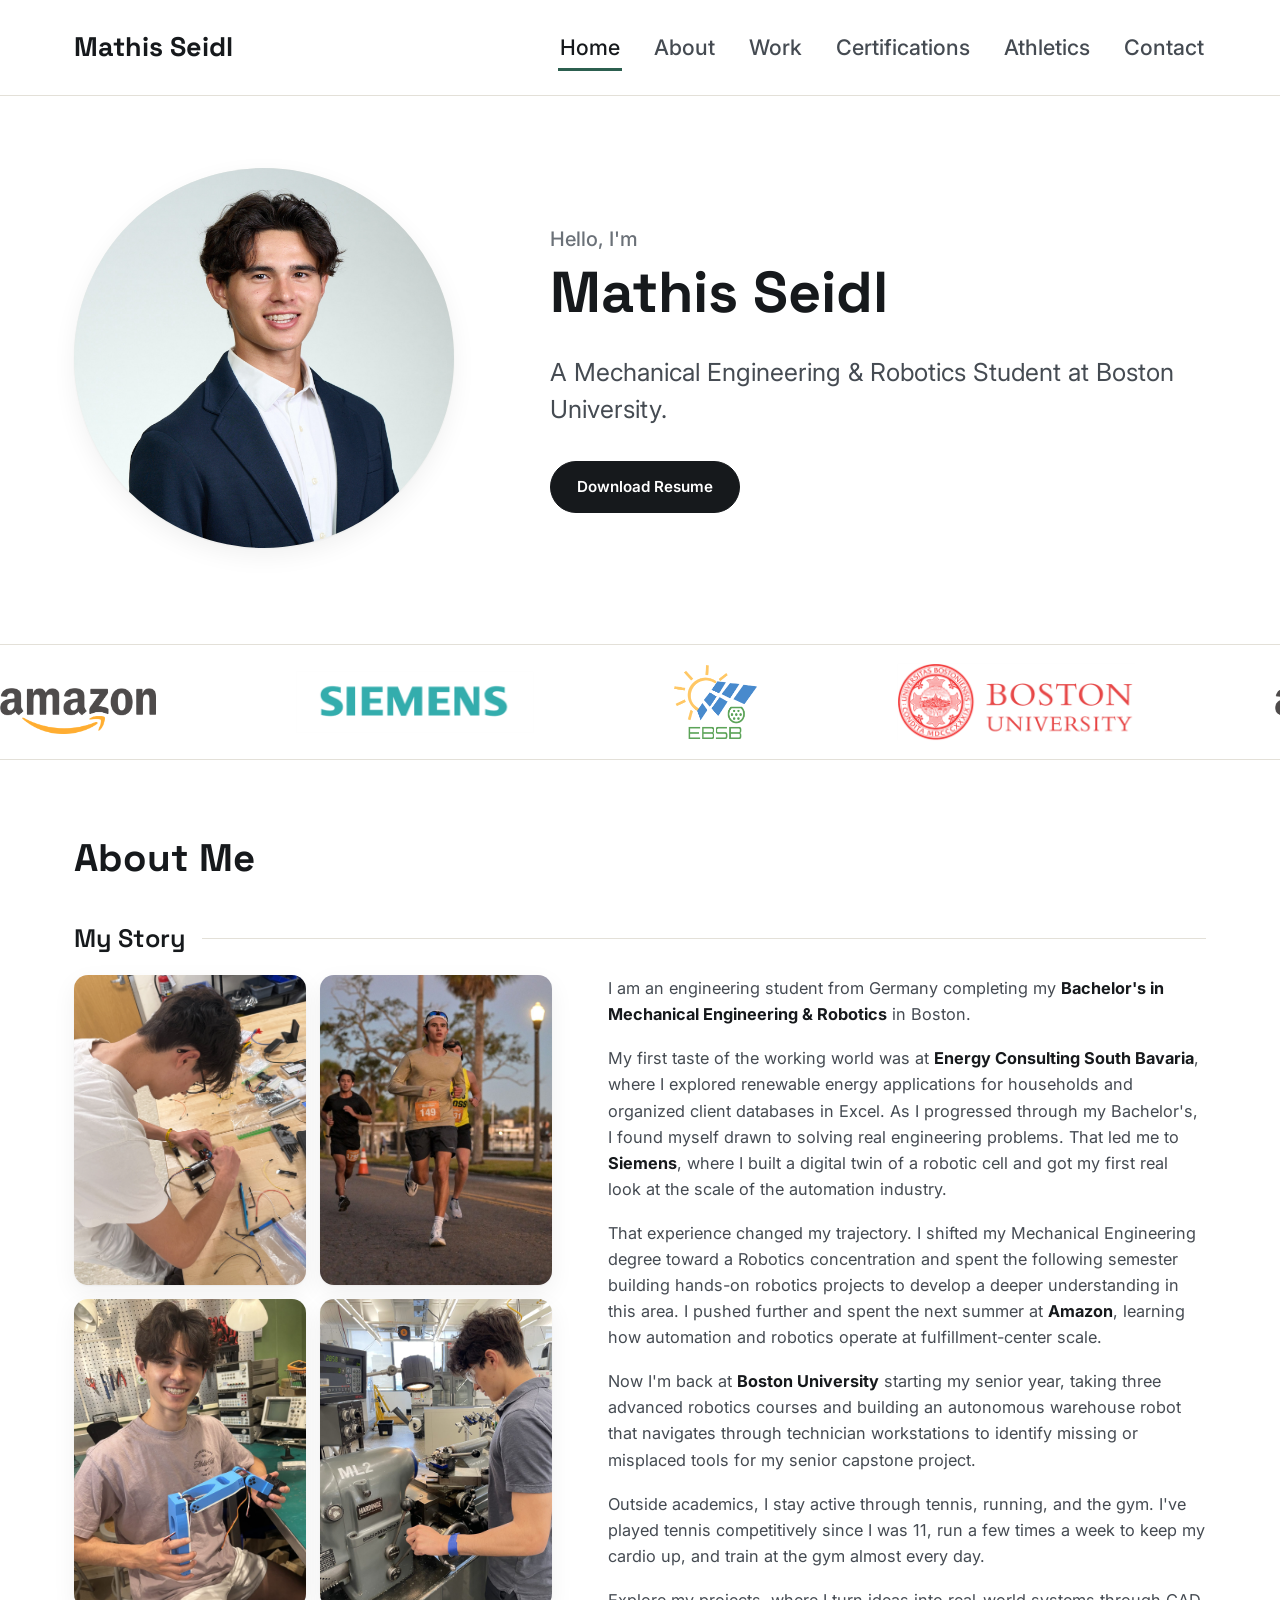
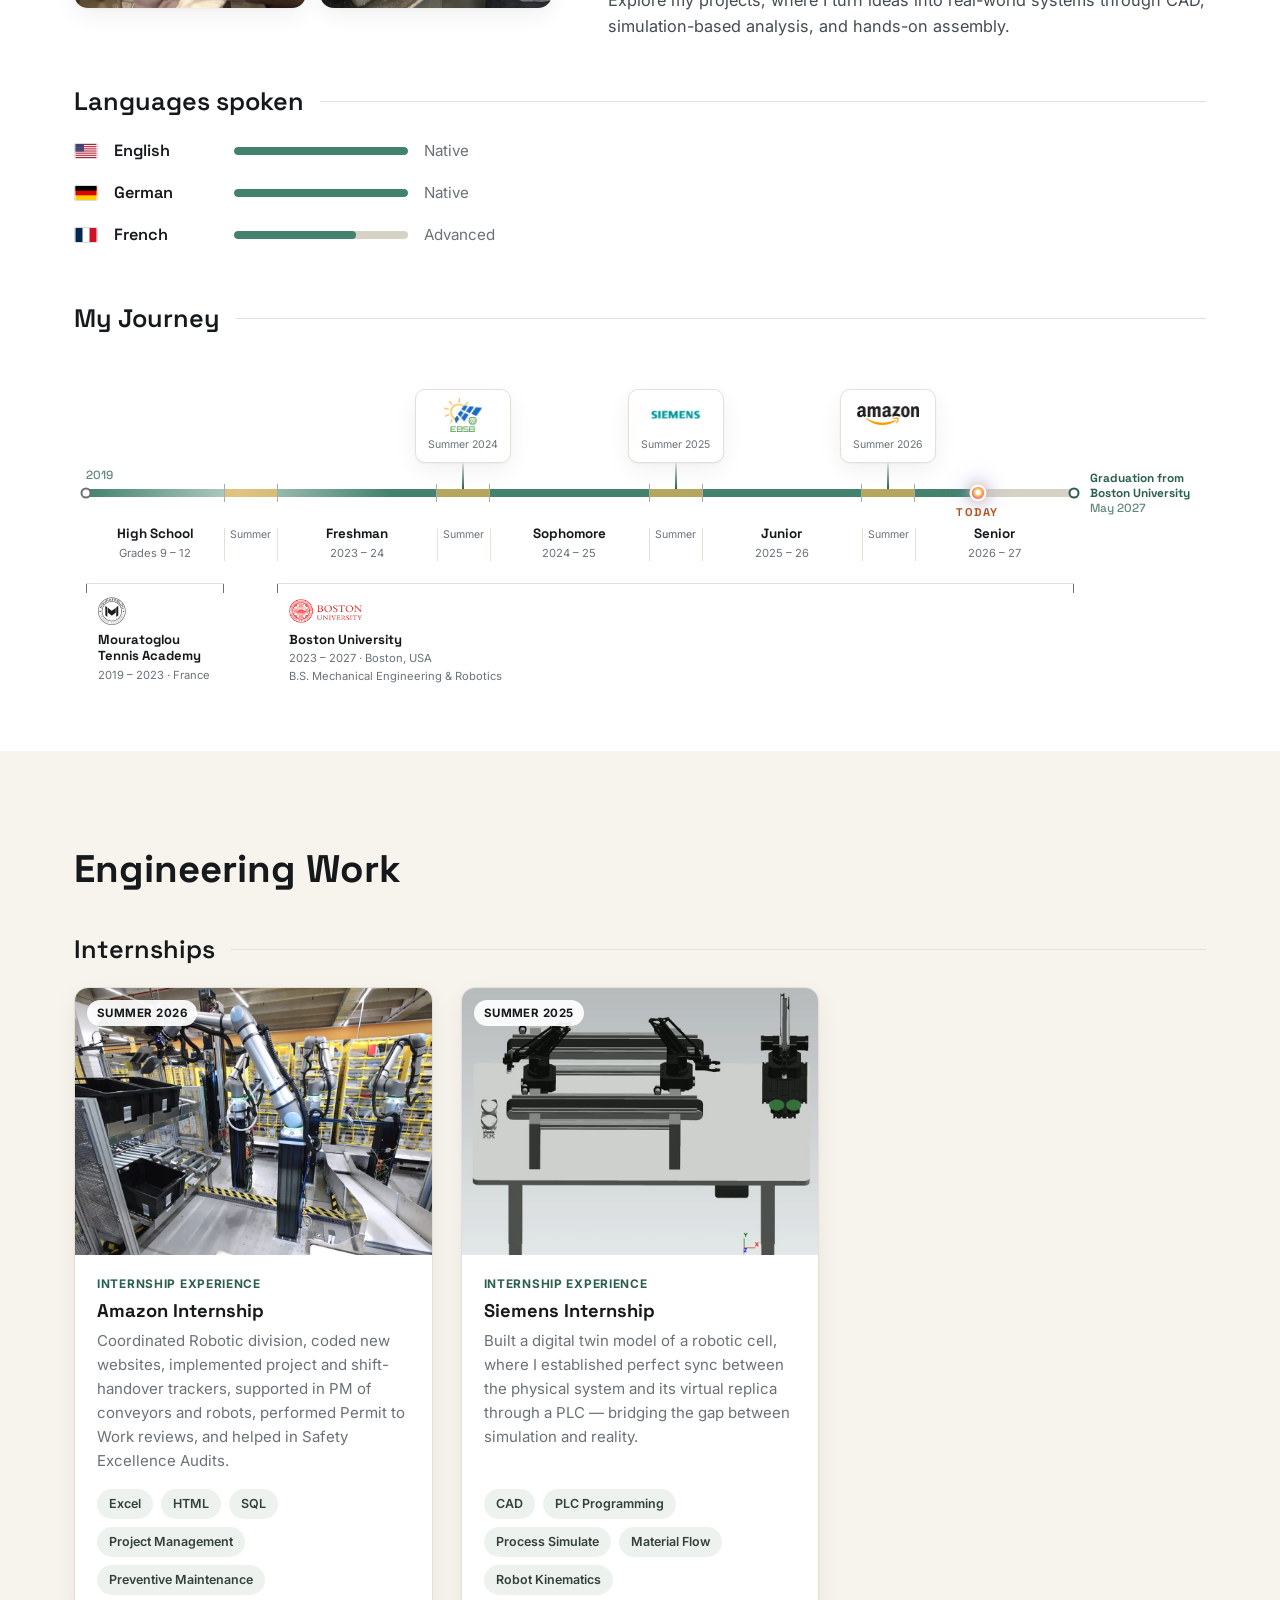
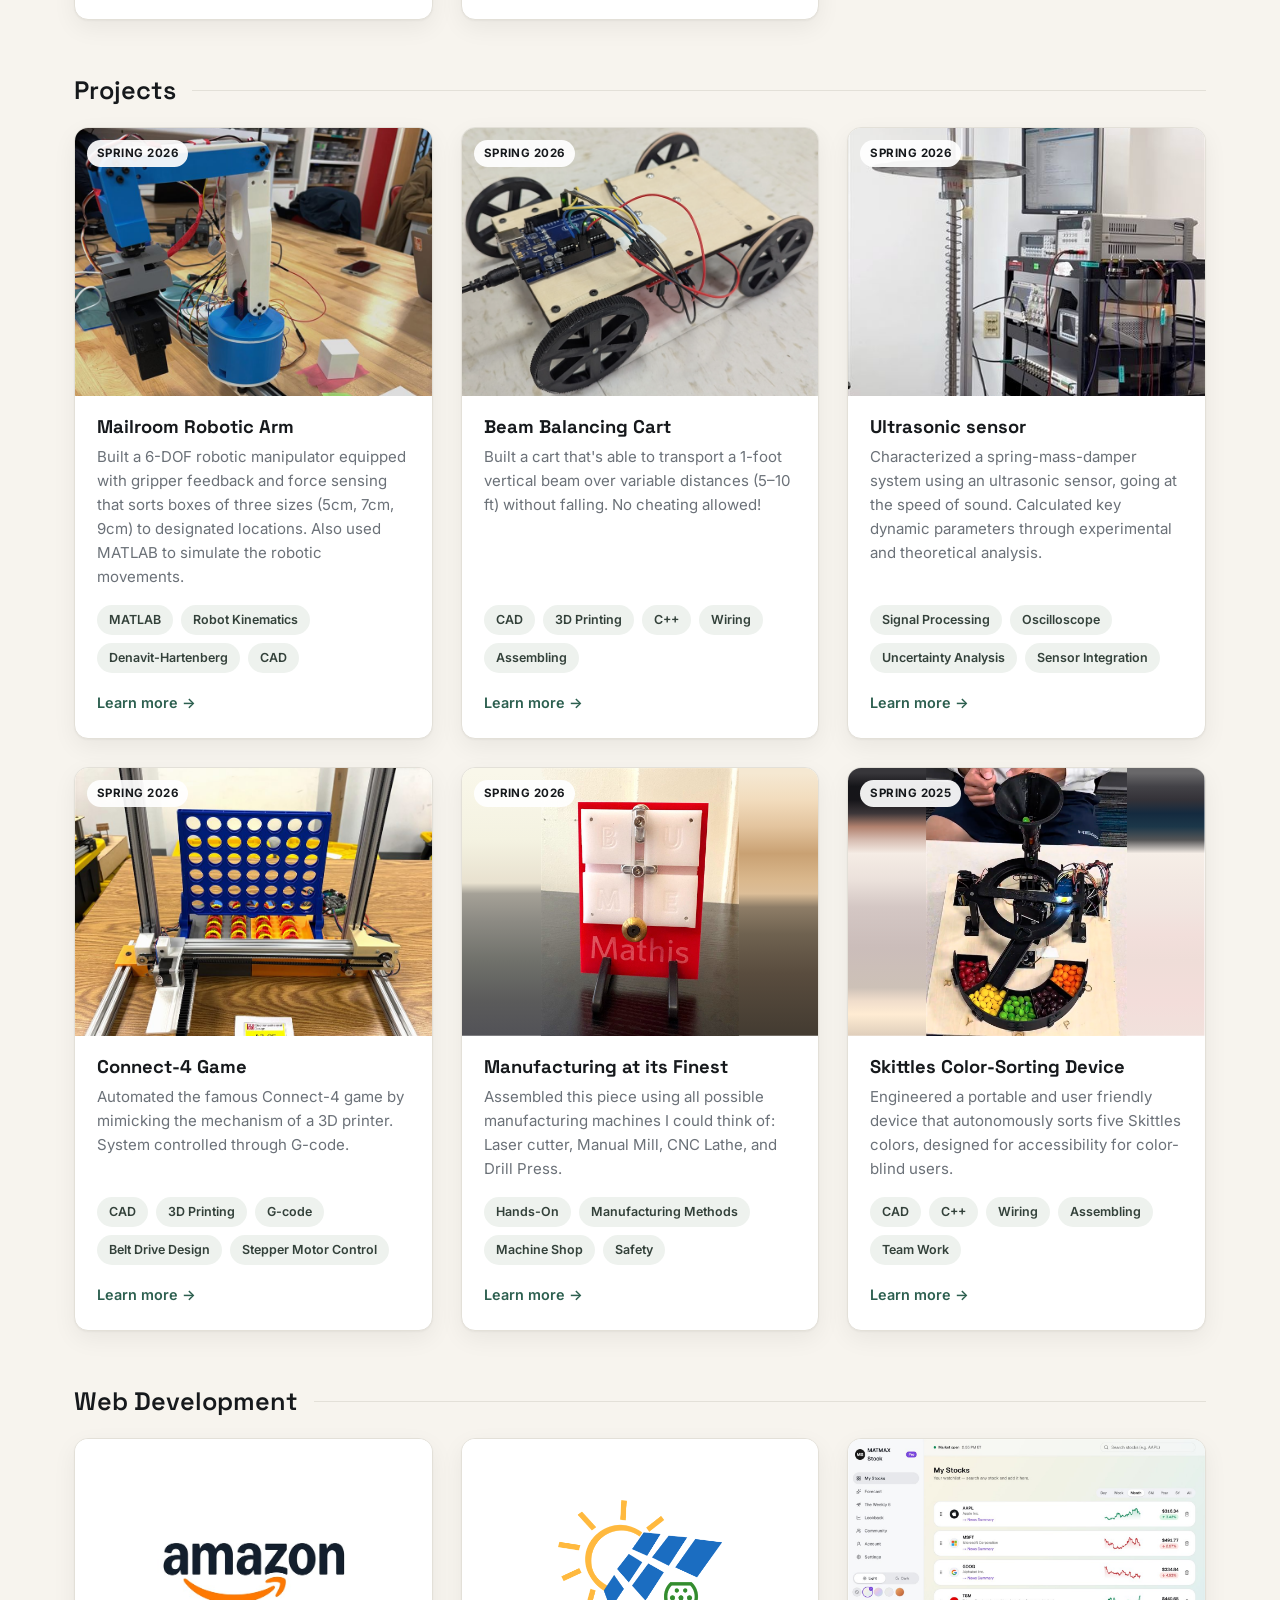
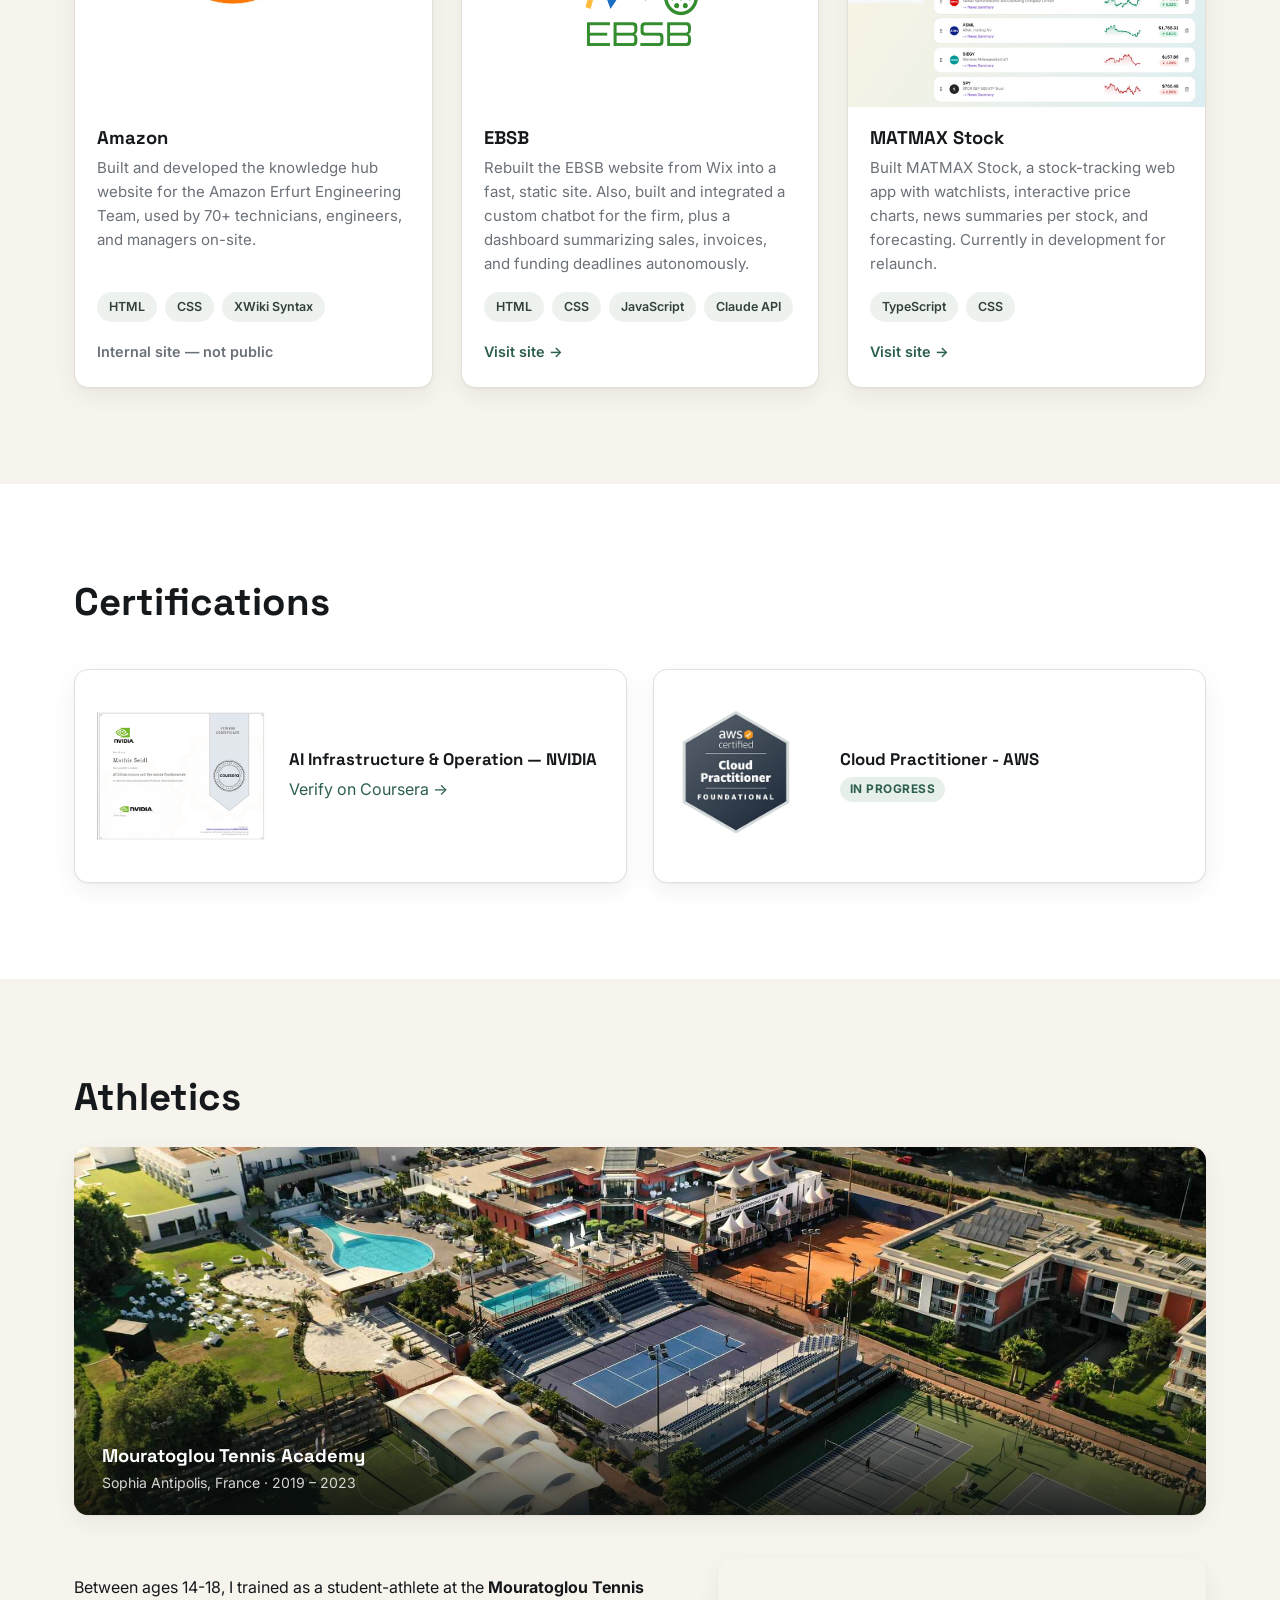
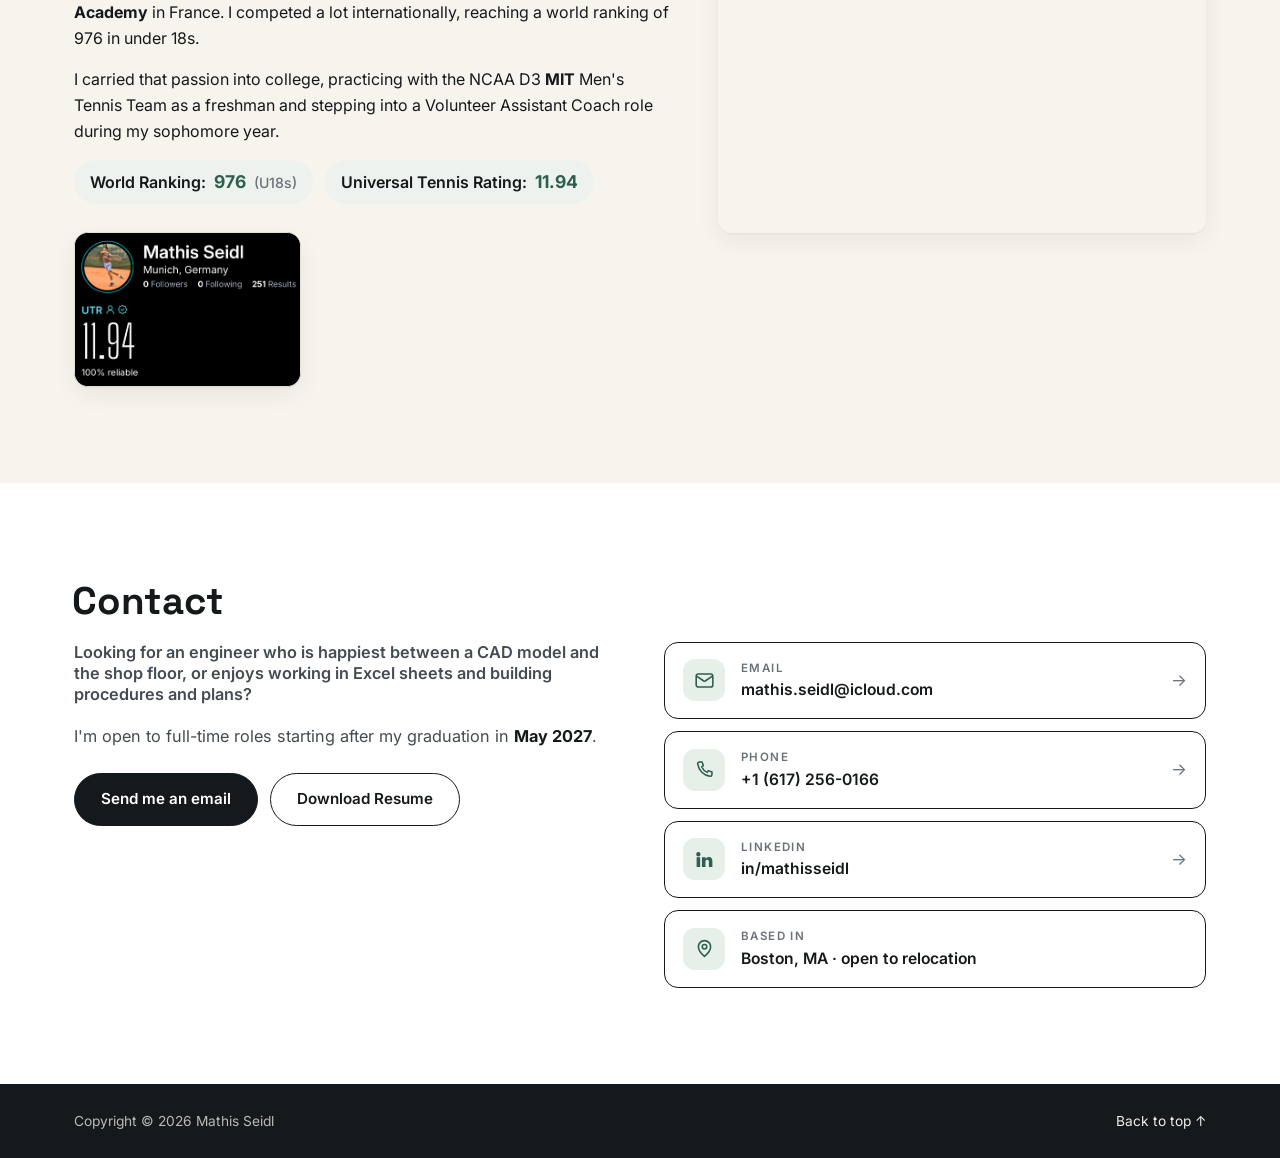
==== commit 53b83605: "Rename the tab title and fill the French bar to 70% Co-Authored-By: Claude Opus 5.5 <noreply@anthrop" ====
--- a/index.html
+++ b/index.html
@@ -3,9 +3,9 @@
 <head>
 <meta charset="UTF-8" />
 <meta name="viewport" content="width=device-width, initial-scale=1" />
-<title>Mathis Seidl — Mechanical Engineering &amp; Robotics Portfolio</title>
+<title>Mathis Seidl Engineering Portfolio</title>
 <meta name="description" content="Portfolio of Mathis Seidl, a Mechanical Engineering & Robotics student at Boston University. Robotics, CAD, digital twins, and hands-on manufacturing projects." />
-<meta property="og:title" content="Mathis Seidl — Mechanical Engineering & Robotics Portfolio" />
+<meta property="og:title" content="Mathis Seidl Engineering Portfolio" />
 <meta property="og:description" content="Robotics, CAD, digital twins, and hands-on manufacturing projects from a Mechanical Engineering & Robotics student at Boston University." />
 <meta property="og:type" content="website" />
 <meta property="og:image" content="https://mathisseidl.com/assets/img/profile-hero.jpg" />
@@ -127,7 +127,7 @@
         <li class="lang-item">
           <img class="lang-flag" src="assets/img/flag-fr.svg" alt="" width="24" height="16" />
           <span class="lang-name">French</span>
-          <span class="lang-bar" aria-hidden="true"><span style="width:66%"></span></span>
+          <span class="lang-bar" aria-hidden="true"><span style="width:70%"></span></span>
           <span class="lang-level">Advanced</span>
         </li>
       </ul>
--- a/assets/css/style.css
+++ b/assets/css/style.css
@@ -395,7 +395,7 @@
 }
 .lang-item {
   display: grid;
-  grid-template-columns: 24px 104px minmax(0, 260px) auto;
+  grid-template-columns: 24px 104px minmax(0, 174px) auto;
   align-items: center;
   gap: 0 16px;
 }
@@ -432,7 +432,7 @@
 }
 
 @media (max-width: 860px) {
-  .lang-item { grid-template-columns: 24px 76px minmax(0, 1fr) auto; gap: 0 12px; }
+  .lang-item { grid-template-columns: 24px 76px minmax(0, 174px) auto; gap: 0 12px; }
 }
 
 /* ==========================================================================
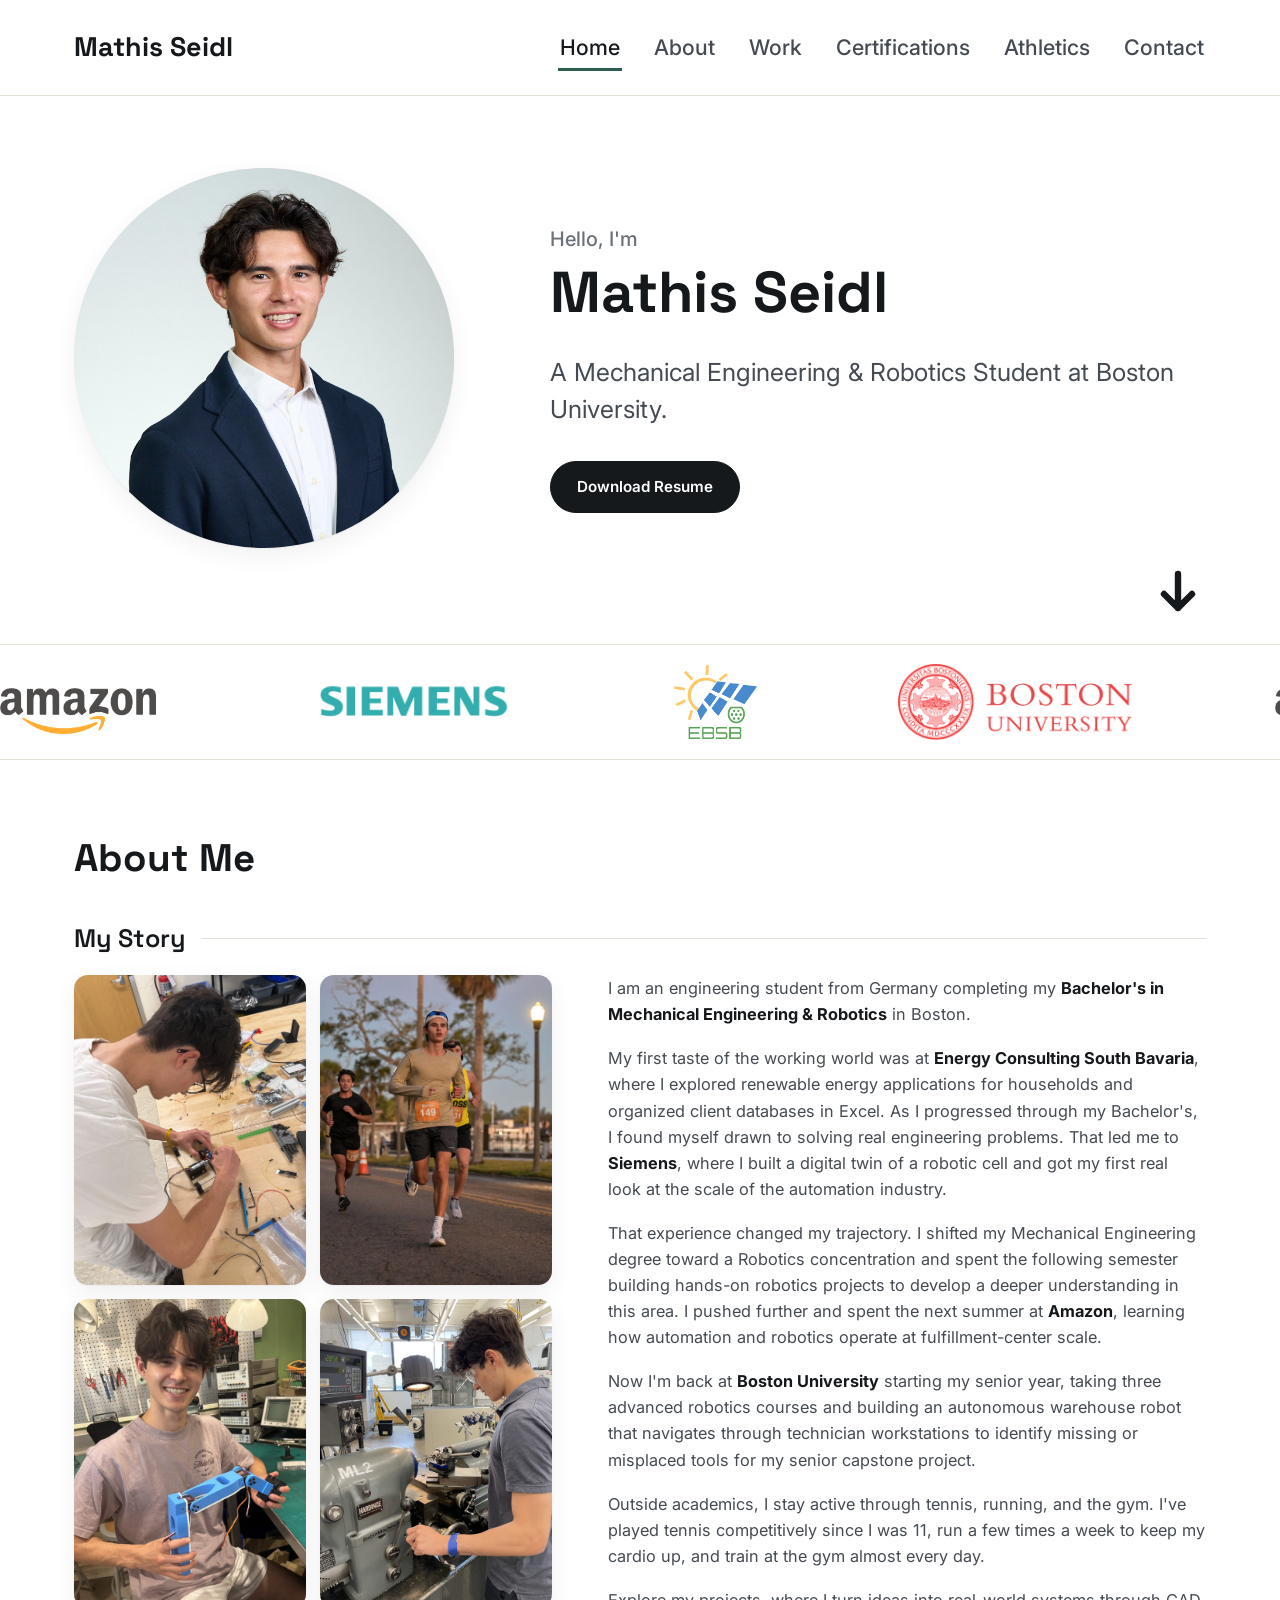
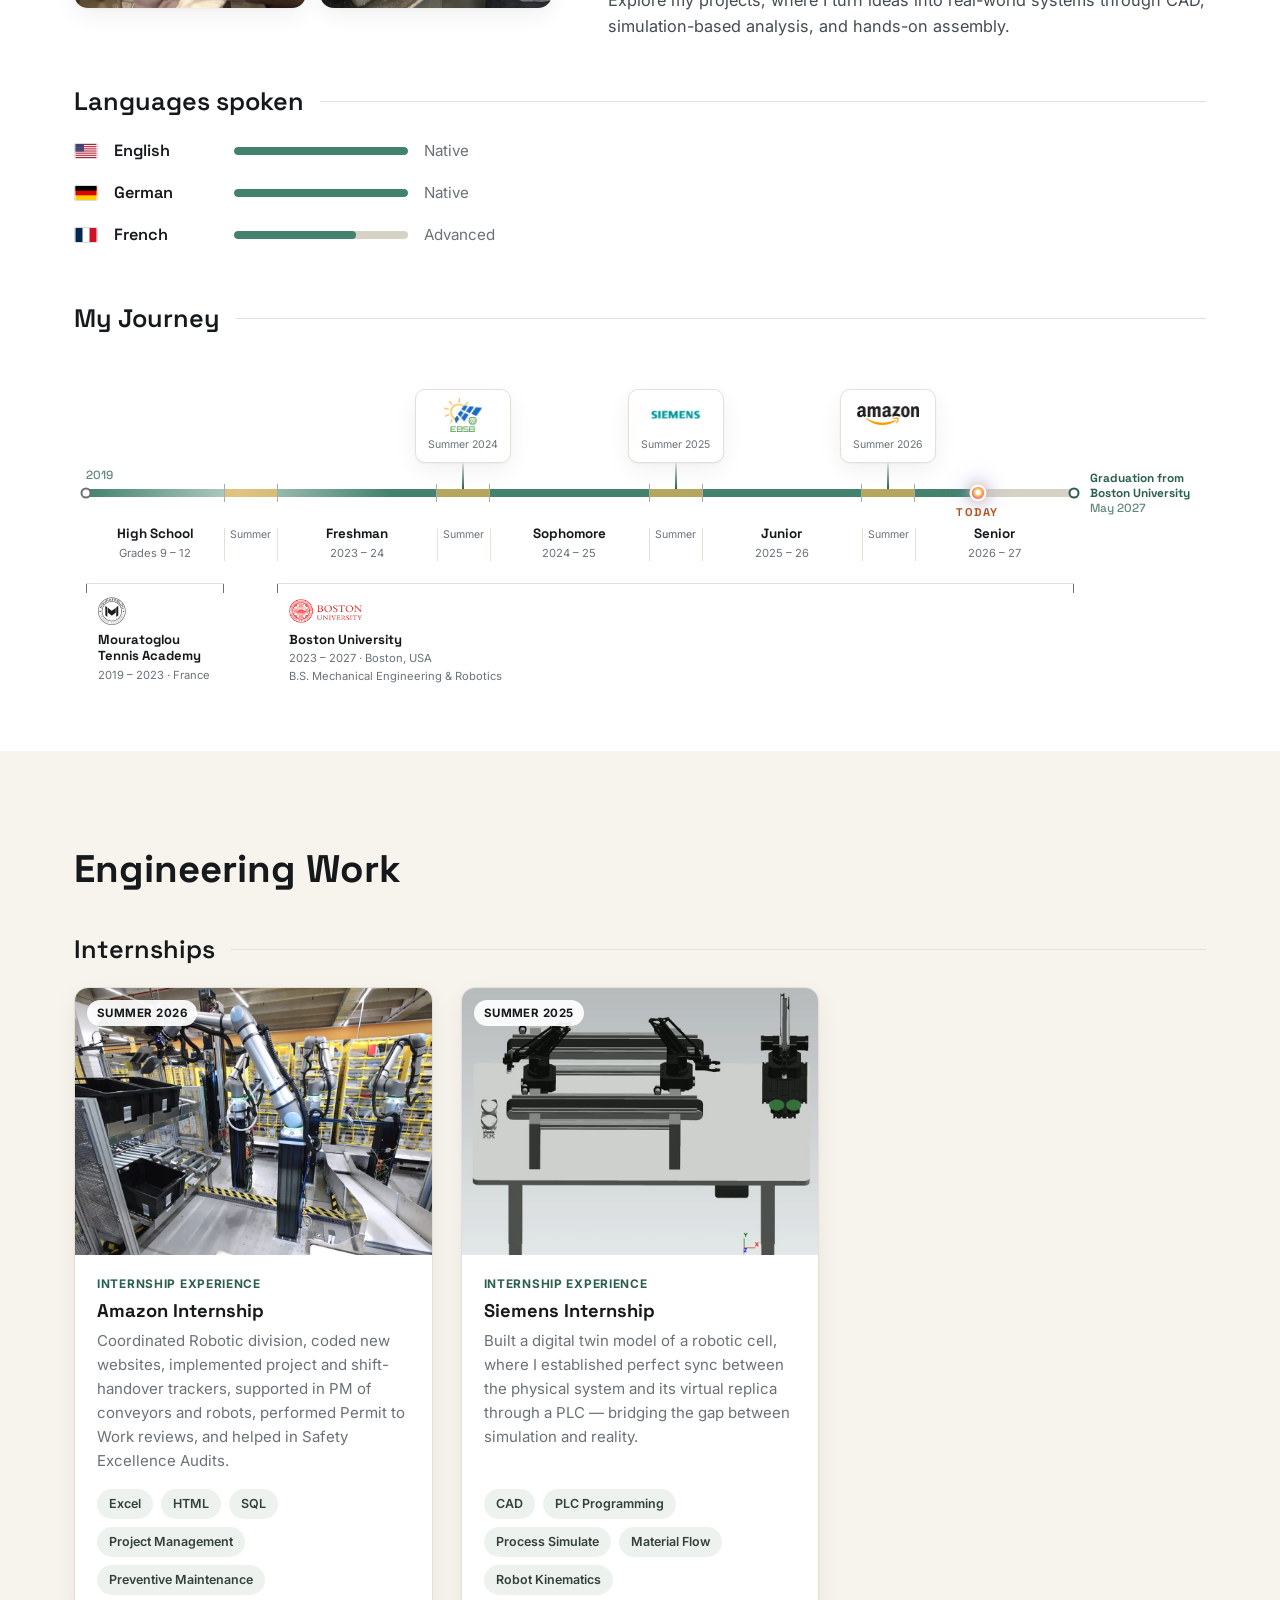
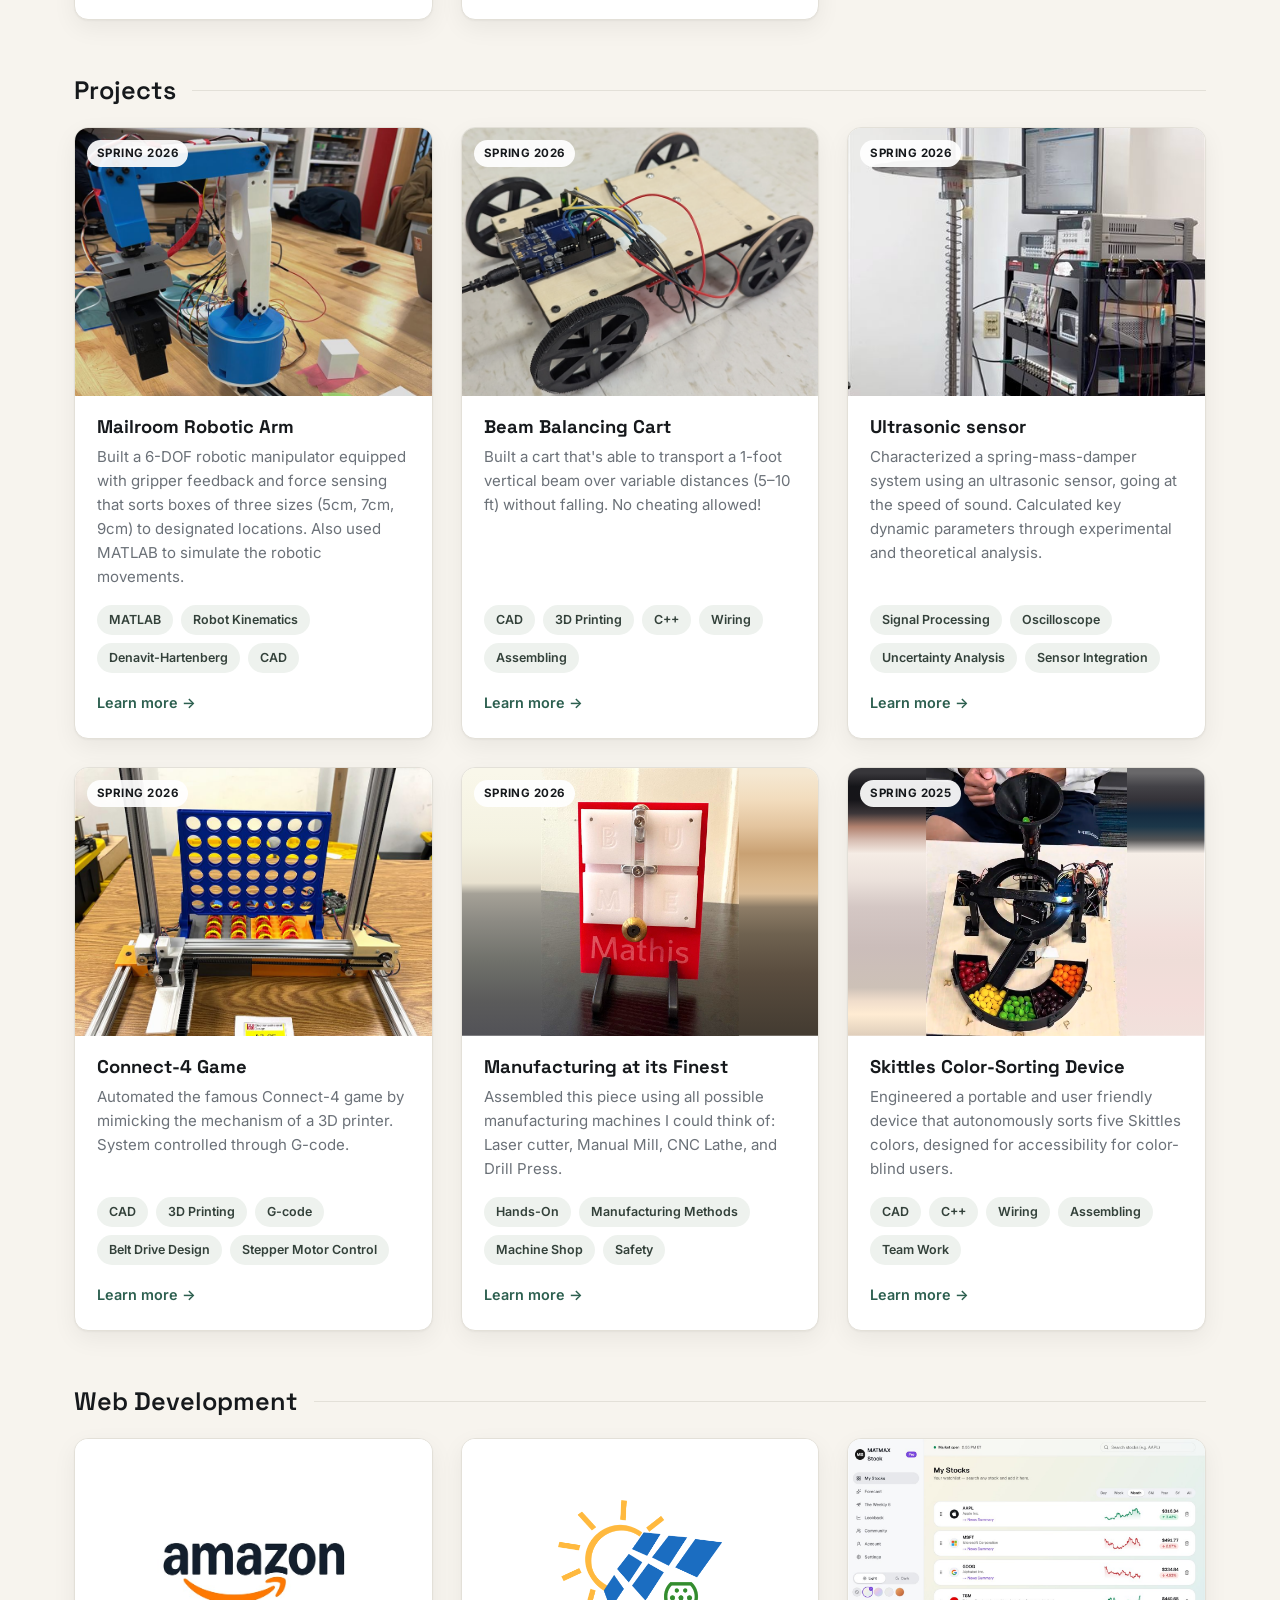
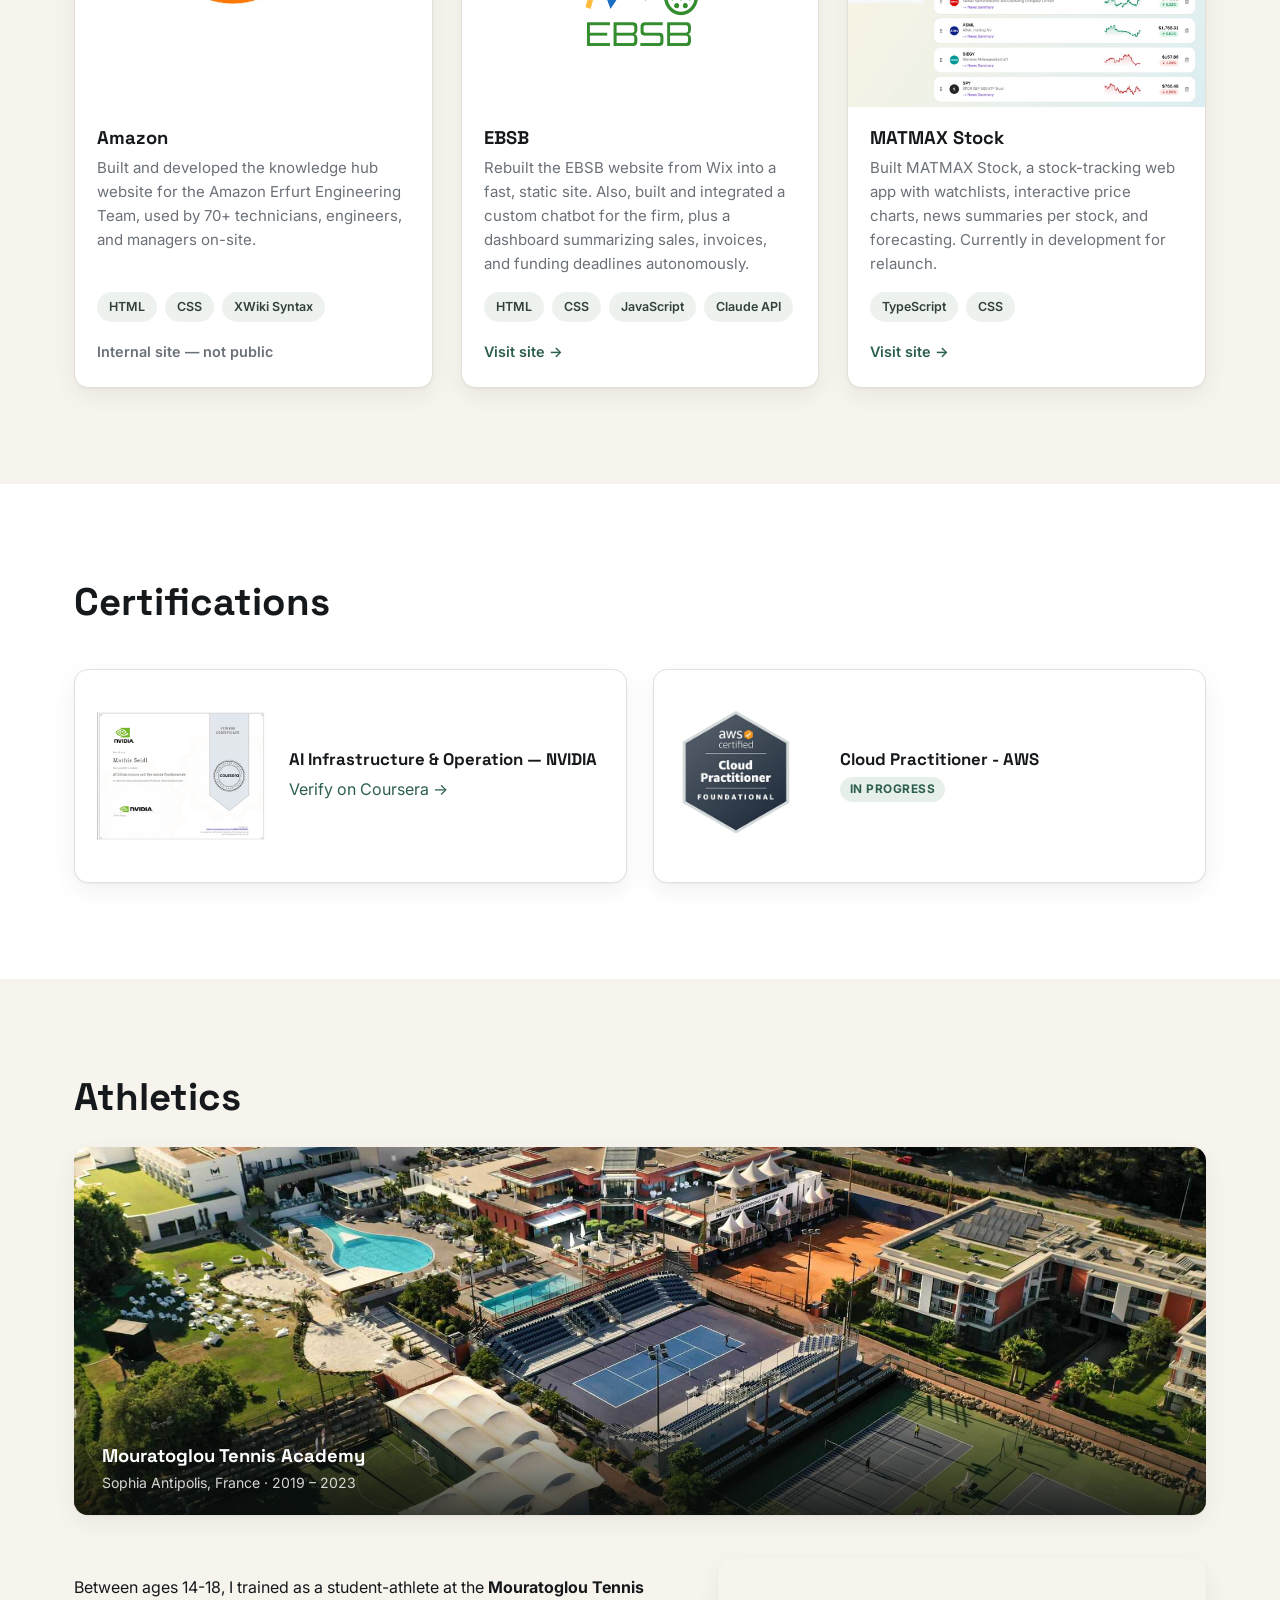
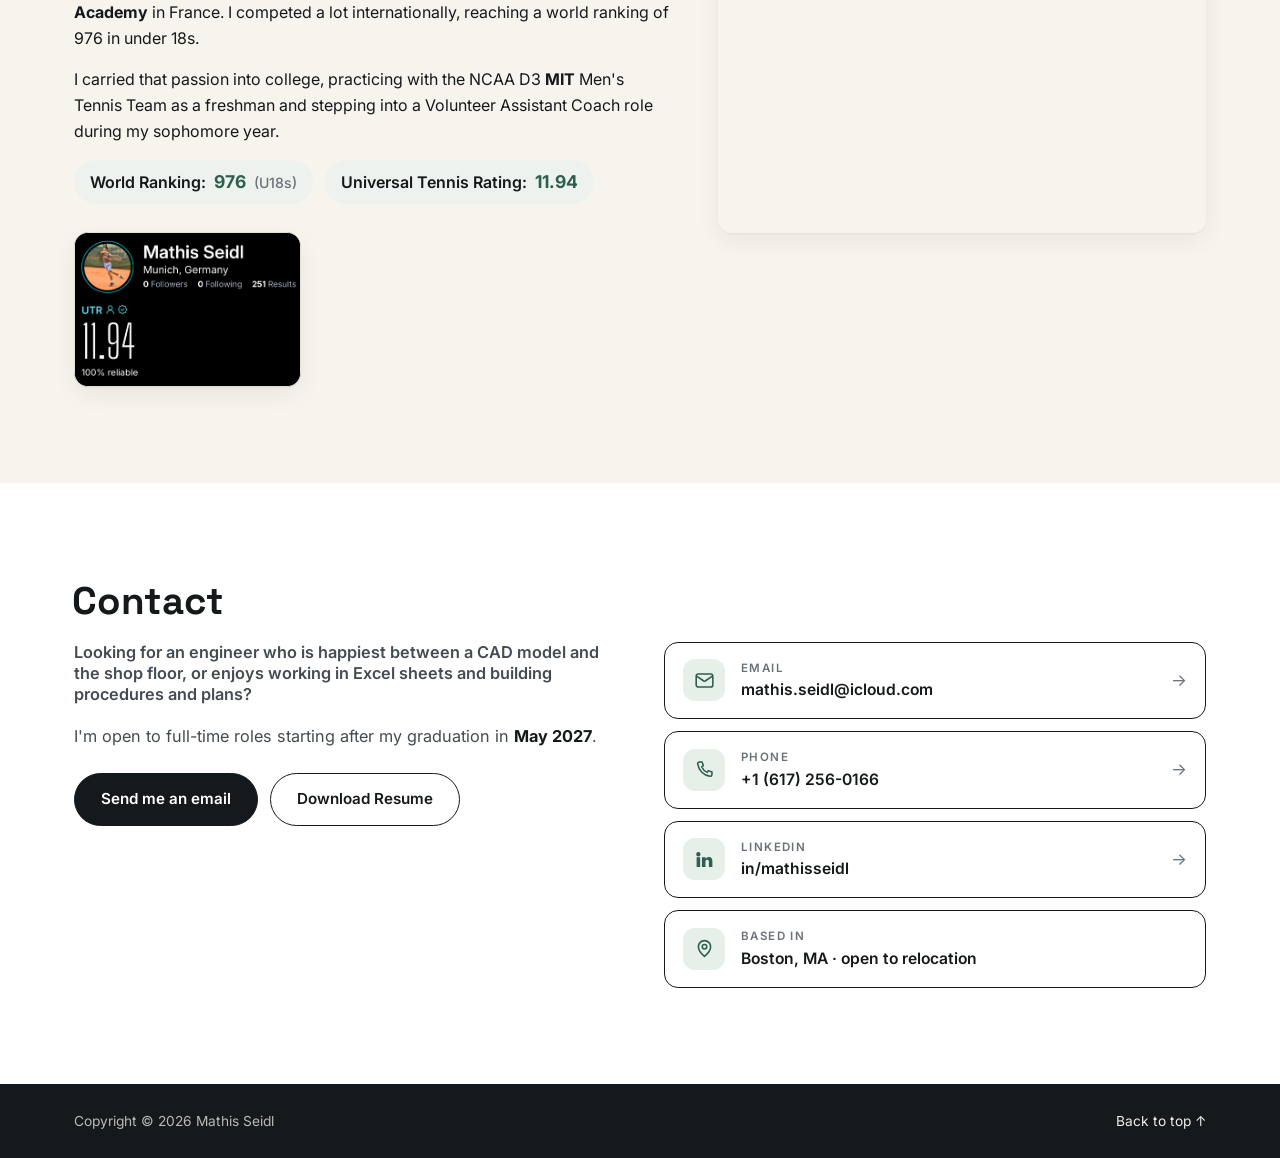
==== commit 64d6fde2: "Add a hopping down arrow above the logo strip that fades on scroll Co-Authored-By: Claude Opus 5.5 <" ====
--- a/index.html
+++ b/index.html
@@ -4,21 +4,33 @@
 <meta charset="UTF-8" />
 <meta name="viewport" content="width=device-width, initial-scale=1" />
 <title>Mathis Seidl Engineering Portfolio</title>
-<meta name="description" content="Portfolio of Mathis Seidl, a Mechanical Engineering & Robotics student at Boston University. Robotics, CAD, digital twins, and hands-on manufacturing projects." />
+<meta name="description" content="Mathis Seidl, senior Mechanical Engineering &amp; Robotics student at Boston University. Internships at Amazon and Siemens; robotics and automation projects." />
 <meta property="og:title" content="Mathis Seidl Engineering Portfolio" />
-<meta property="og:description" content="Robotics, CAD, digital twins, and hands-on manufacturing projects from a Mechanical Engineering & Robotics student at Boston University." />
+<meta property="og:description" content="Mathis Seidl, senior Mechanical Engineering &amp; Robotics student at Boston University. Internships at Amazon and Siemens; robotics and automation projects." />
 <meta property="og:type" content="website" />
 <meta property="og:image" content="https://mathisseidl.com/assets/img/profile-hero.jpg" />
 <meta property="og:url" content="https://mathisseidl.com/" />
 <meta name="twitter:card" content="summary_large_image" />
 <link rel="canonical" href="https://mathisseidl.com/" />
+<script type="application/ld+json">
+{
+  "@context": "https://schema.org",
+  "@type": "Person",
+  "name": "Mathis Seidl",
+  "url": "https://mathisseidl.com/",
+  "image": "https://mathisseidl.com/assets/img/profile-hero.jpg",
+  "jobTitle": "Mechanical Engineering & Robotics Student",
+  "alumniOf": { "@type": "CollegeOrUniversity", "name": "Boston University" },
+  "sameAs": ["https://www.linkedin.com/in/mathisseidl/"]
+}
+</script>
 <meta name="theme-color" content="#2c5f4f" />
 <link rel="icon" href="favicon.svg" type="image/svg+xml" />
 <link rel="apple-touch-icon" href="apple-touch-icon.png" />
 <link rel="preconnect" href="https://fonts.googleapis.com" />
 <link rel="preconnect" href="https://fonts.gstatic.com" crossorigin />
 <link href="https://fonts.googleapis.com/css2?family=Inter:wght@400;500;600;700;800&family=Space+Grotesk:wght@500;600;700&display=swap" rel="stylesheet" />
-<link rel="stylesheet" href="assets/css/style.css?v=48" />
+<link rel="stylesheet" href="assets/css/style.css?v=51" />
 </head>
 <body>
 <a class="skip-link" href="#main">Skip to main content</a>
@@ -55,6 +67,11 @@
         <p class="lede">A Mechanical Engineering &amp; Robotics Student at Boston University.</p>
         <a class="btn" href="assets/files/Mathis_Seidl_Resume_October_2026.pdf?v=14" target="_blank" rel="noopener">Download Resume</a>
       </div>
+    </div>
+    <div class="container scroll-cue-row">
+      <a class="scroll-cue" href="#about" aria-label="Scroll down to About">
+        <svg viewBox="0 0 24 24" width="48" height="48" aria-hidden="true"><path d="M12 3v17M5 13l7 7 7-7" fill="none" stroke="currentColor" stroke-width="3.2" stroke-linecap="round" stroke-linejoin="round"/></svg>
+      </a>
     </div>
   </section>
 
@@ -555,6 +572,6 @@
   </div>
 </footer>
 
-<script src="assets/js/main.js?v=24"></script>
+<script src="assets/js/main.js?v=25"></script>
 </body>
 </html>
--- a/assets/css/style.css
+++ b/assets/css/style.css
@@ -1265,3 +1265,37 @@
   left: 0;
   top: 0;
 }
+
+/* ==========================================================================
+   Scroll cue: plain black chevron at the bottom-right of the hero, just
+   above the logo strip, with a small repeating hop.
+   ========================================================================== */
+.hero { position: relative; }
+.hero .scroll-cue-row {
+  position: absolute;
+  left: 0;
+  right: 0;
+  bottom: 24px;
+  display: flex;
+  justify-content: flex-end;
+}
+.scroll-cue {
+  display: block;
+  color: var(--ink);
+  line-height: 0;
+  padding: 4px;
+  animation: scroll-cue-hop 1.8s ease-in-out infinite;
+}
+.scroll-cue:hover { text-decoration: none; }
+.scroll-cue { transition: opacity 0.3s ease, visibility 0.3s ease; }
+.scroll-cue.is-hidden { opacity: 0; visibility: hidden; pointer-events: none; }
+@keyframes scroll-cue-hop {
+  0%, 60%, 100% { transform: translateY(0); }
+  30% { transform: translateY(8px); }
+}
+@media (max-width: 860px) {
+  .hero .scroll-cue-row { justify-content: center; }
+}
+@media (prefers-reduced-motion: reduce) {
+  .scroll-cue { animation: none; }
+}
